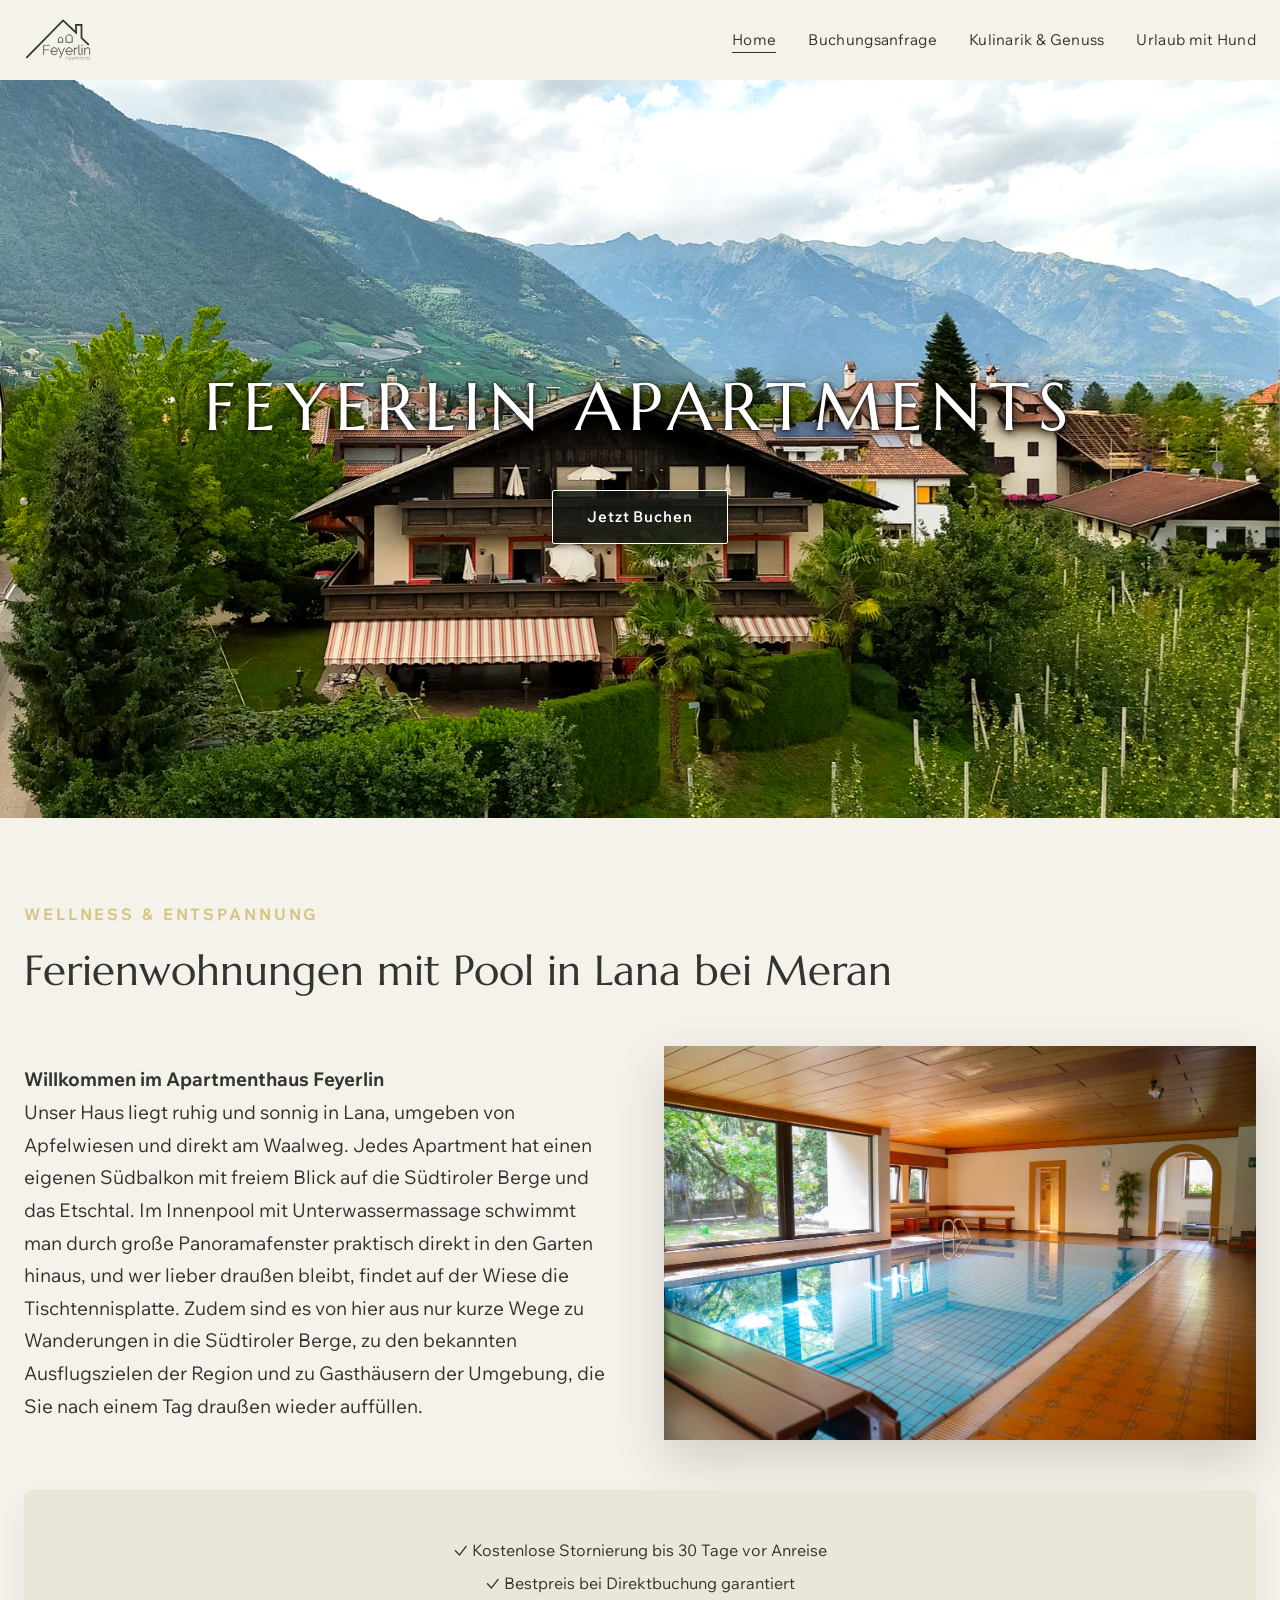
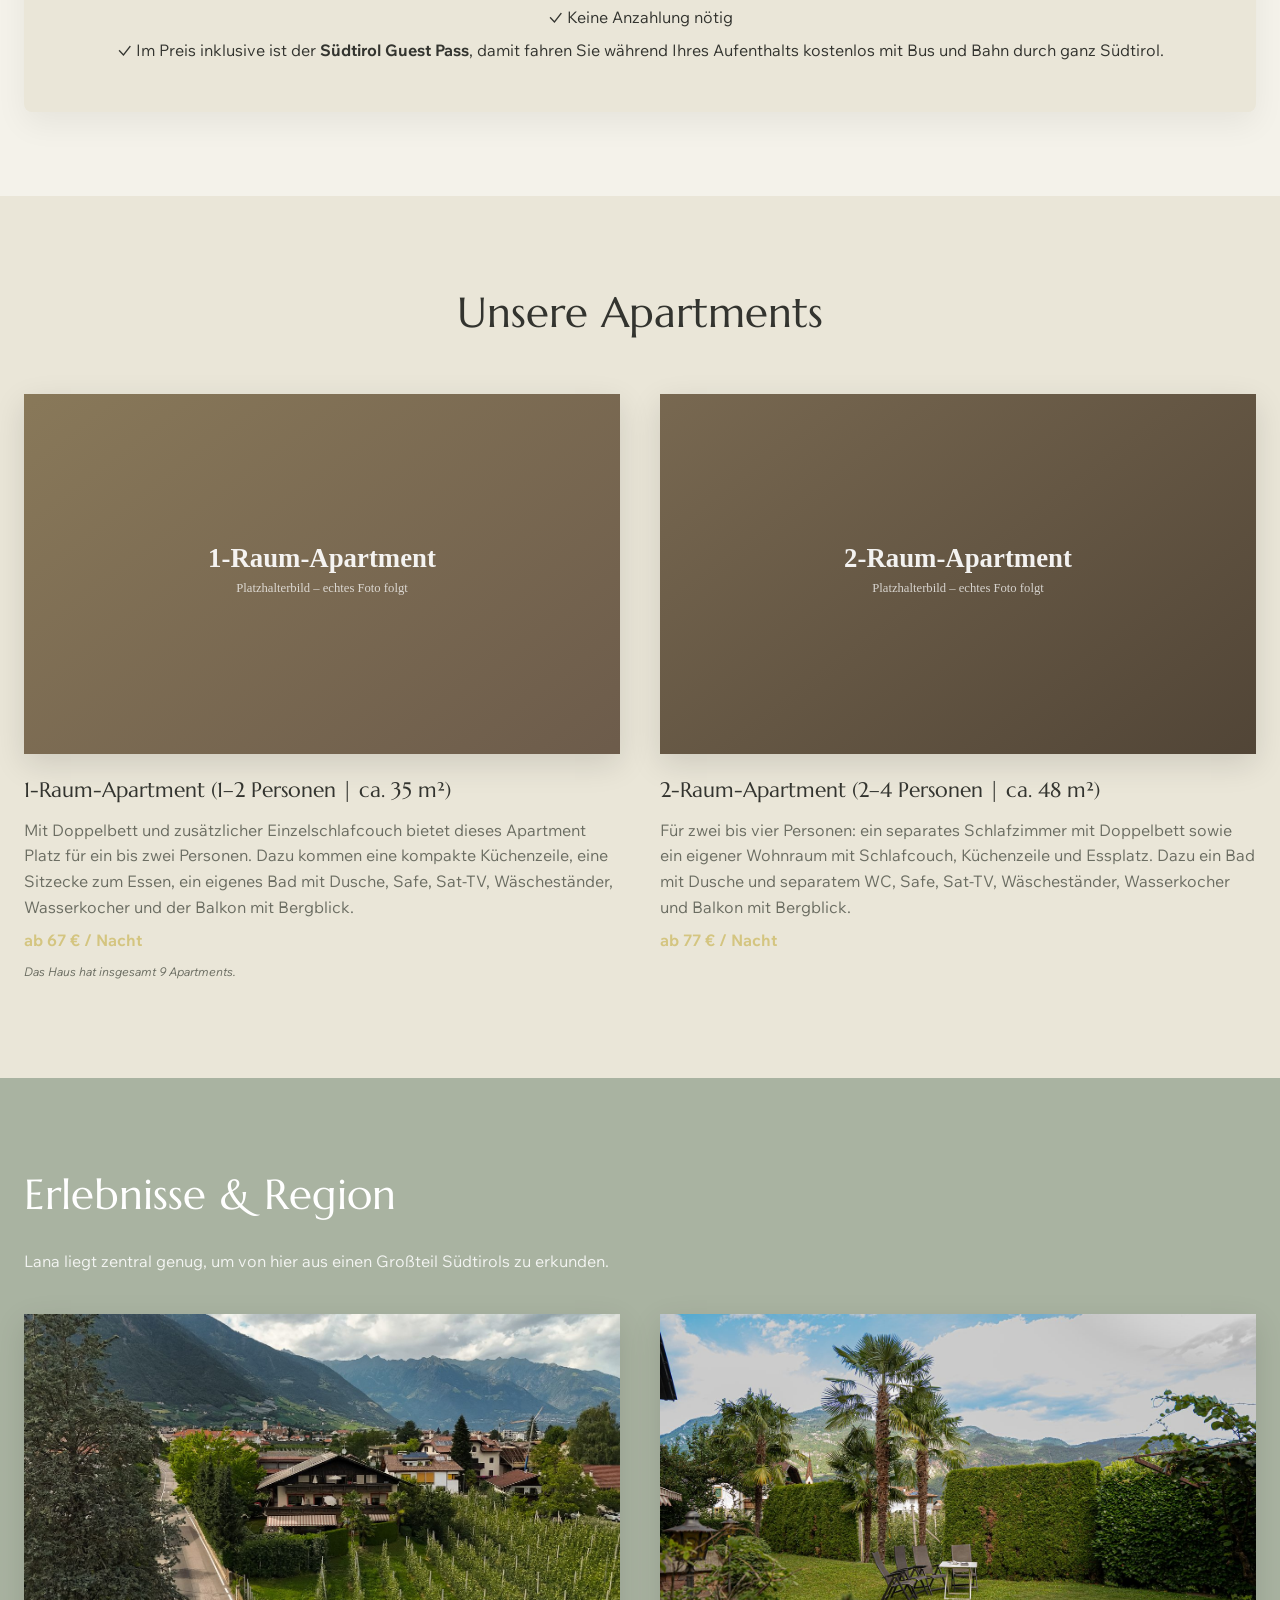
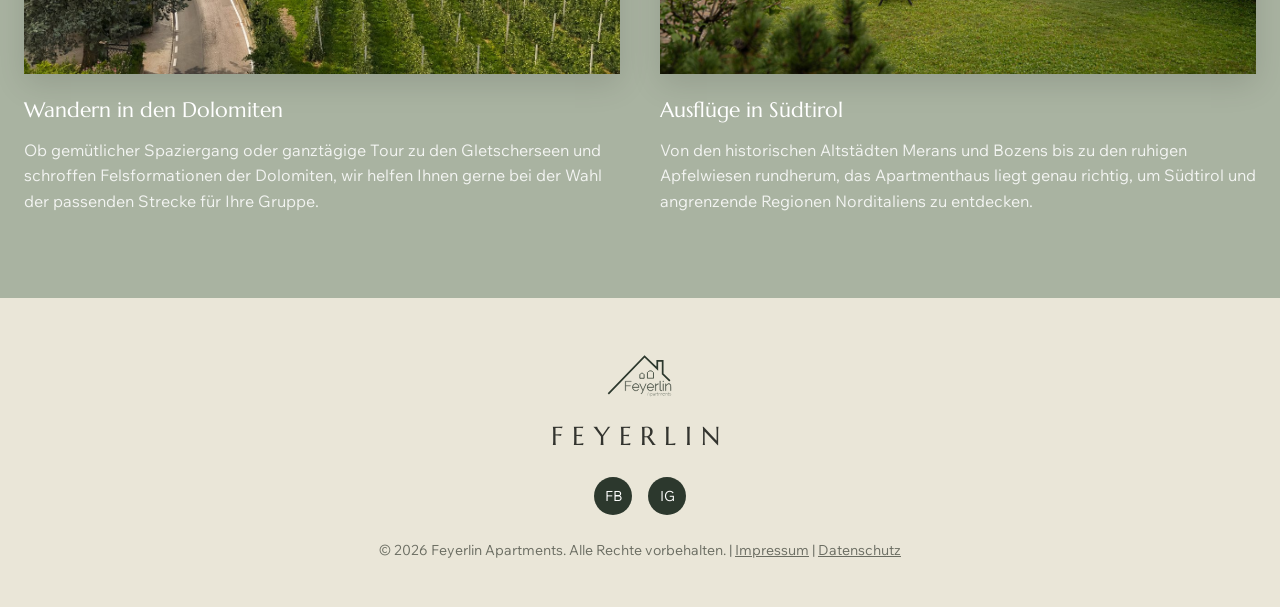
==== index.html @ 69753e21 "Dark Mode aufhellen und Logo im Dark Mode in Cremeton statt Weiss einfaerben Co-Authored-By: Claude " ====
<!DOCTYPE html>
<html lang="de">
<head>
<meta charset="UTF-8">
<meta name="viewport" content="width=device-width, initial-scale=1.0">
<meta name="robots" content="noindex, nofollow">
<meta name="color-scheme" content="light dark">
<meta name="theme-color" content="#f4f2ea" media="(prefers-color-scheme: light)">
<meta name="theme-color" content="#1b211c" media="(prefers-color-scheme: dark)">
<title>Feyerlin Apartments — Ferienwohnungen in Lana bei Meran</title>
<meta name="description" content="Feyerlin Apartments in Lana bei Meran: 9 Ferienwohnungen mit Hallenbad, Südbalkon und Bergblick, mitten im Etschtal.">
<link rel="preconnect" href="https://fonts.googleapis.com">
<link rel="preconnect" href="https://fonts.gstatic.com" crossorigin>
<link href="https://fonts.googleapis.com/css2?family=Marcellus&family=Wix+Madefor+Text:wght@400;500;600&display=swap" rel="stylesheet">
<link rel="stylesheet" href="css/style.css">
</head>
<body>

<header class="site-header">
<a href="index.html" class="logo" aria-label="Feyerlin Apartments">
<picture>
<source srcset="images/logo-dark.svg" media="(prefers-color-scheme: dark)">
<img src="images/logo.svg" alt="Feyerlin Apartments">
</picture>
</a>
<button class="nav-toggle" aria-label="Menü öffnen">&#9776;</button>
<nav class="main-nav">
<ul>
<li><a href="index.html" class="active">Home</a></li>
<li><a href="buchungsanfrage.html">Buchungsanfrage</a></li>
<li><a href="kulinarik.html">Kulinarik &amp; Genuss</a></li>
<li><a href="urlaub-mit-hund.html">Urlaub mit Hund</a></li>
</ul>
</nav>
</header>

<section class="hero">
<img src="images/hero-mountains.jpg" alt="Bergpanorama bei Lana">
<div class="hero-content">
<h1>Feyerlin Apartments</h1>
<a href="buchungsanfrage.html" class="btn">Jetzt Buchen</a>
</div>
</section>

<section>
<div class="container" style="margin-bottom:40px;">
<div class="section-eyebrow reveal">Wellness &amp; Entspannung</div>
<h2 class="section-title reveal">Ferienwohnungen mit Pool in Lana bei Meran</h2>
</div>
<div class="container two-col">
<div class="reveal">
<p class="welcome-text"><strong>Willkommen im Apartmenthaus Feyerlin</strong><br>
Unser Haus liegt ruhig und sonnig in Lana, umgeben von Apfelwiesen und direkt am Waalweg. Jedes Apartment hat einen eigenen Südbalkon mit freiem Blick auf die Südtiroler Berge und das Etschtal. Im Innenpool mit Unterwassermassage schwimmt man durch große Panoramafenster praktisch direkt in den Garten hinaus, und wer lieber draußen bleibt, findet auf der Wiese die Tischtennisplatte. Zudem sind es von hier aus nur kurze Wege zu Wanderungen in die Südtiroler Berge, zu den bekannten Ausflugszielen der Region und zu Gasthäusern der Umgebung, die Sie nach einem Tag draußen wieder auffüllen.</p>
</div>
<div class="reveal">
<img src="images/pool.jpg" alt="Pool des Apartmenthauses Feyerlin">
</div>
</div>
<div class="container">
<div class="callout-box reveal">
<p>&#10003; Kostenlose Stornierung bis 30 Tage vor Anreise</p>
<p>&#10003; Bestpreis bei Direktbuchung garantiert</p>
<p>&#10003; Keine Anzahlung nötig</p>
<p>&#10003; Im Preis inklusive ist der <strong>Südtirol Guest Pass</strong>, damit fahren Sie während Ihres Aufenthalts kostenlos mit Bus und Bahn durch ganz Südtirol.</p>
</div>
</div>
</section>

<section style="background: var(--color-cream-2);">
<div class="container">
<h2 class="section-title reveal" style="text-align:center;">Unsere Apartments</h2>
<div class="card-grid" style="margin-top:48px;">
<div class="card reveal">
<div class="card-img-wrap"><img src="images/apartment-1raum.svg" alt="1-Raum-Apartment"></div>
<h3>1-Raum-Apartment (1&ndash;2 Personen | ca. 35 m&sup2;)</h3>
<p>Mit Doppelbett und zusätzlicher Einzelschlafcouch bietet dieses Apartment Platz für ein bis zwei Personen. Dazu kommen eine kompakte Küchenzeile, eine Sitzecke zum Essen, ein eigenes Bad mit Dusche, Safe, Sat-TV, Wäscheständer, Wasserkocher und der Balkon mit Bergblick.</p>
<p class="price">ab 67 &euro; / Nacht</p>
</div>
<div class="card reveal">
<div class="card-img-wrap"><img src="images/apartment-2raum.svg" alt="2-Raum-Apartment"></div>
<h3>2-Raum-Apartment (2&ndash;4 Personen | ca. 48 m&sup2;)</h3>
<p>Für zwei bis vier Personen: ein separates Schlafzimmer mit Doppelbett sowie ein eigener Wohnraum mit Schlafcouch, Küchenzeile und Essplatz. Dazu ein Bad mit Dusche und separatem WC, Safe, Sat-TV, Wäscheständer, Wasserkocher und Balkon mit Bergblick.</p>
<p class="price">ab 77 &euro; / Nacht</p>
</div>
</div>
<p class="placeholder-note">Das Haus hat insgesamt 9 Apartments.</p>
</div>
</section>

<section class="section-alt">
<div class="container">
<h2 class="section-title reveal">Erlebnisse &amp; Region</h2>
<p class="section-lead reveal">Lana liegt zentral genug, um von hier aus einen Großteil Südtirols zu erkunden.</p>
<div class="card-grid">
<div class="card reveal">
<div class="card-img-wrap"><img src="images/hiking.jpg" alt="Wandern in den Dolomiten"></div>
<h3>Wandern in den Dolomiten</h3>
<p>Ob gemütlicher Spaziergang oder ganztägige Tour zu den Gletscherseen und schroffen Felsformationen der Dolomiten, wir helfen Ihnen gerne bei der Wahl der passenden Strecke für Ihre Gruppe.</p>
</div>
<div class="card reveal">
<div class="card-img-wrap"><img src="images/suedtirol.jpg" alt="Entdecken Sie Südtirol"></div>
<h3>Ausflüge in Südtirol</h3>
<p>Von den historischen Altstädten Merans und Bozens bis zu den ruhigen Apfelwiesen rundherum, das Apartmenthaus liegt genau richtig, um Südtirol und angrenzende Regionen Norditaliens zu entdecken.</p>
</div>
</div>
</div>
</section>

<footer class="site-footer">
<a href="index.html" class="logo" aria-label="Feyerlin Apartments">
<picture>
<source srcset="images/logo-dark.svg" media="(prefers-color-scheme: dark)">
<img src="images/logo.svg" alt="Feyerlin Apartments">
</picture>
</a>
<div class="brand-word">FEYERLIN</div>
<div class="social-links">
<a href="#" aria-label="Facebook">FB</a>
<a href="#" aria-label="Instagram">IG</a>
</div>
<p class="fine-print">&copy; 2026 Feyerlin Apartments. Alle Rechte vorbehalten. | <a href="impressum.html">Impressum</a> | <a href="impressum.html">Datenschutz</a></p>
</footer>

<script src="js/main.js"></script>
</body>
</html>
---- css/style.css ----
/* Feyerlin Apartments — shared styles */

:root {
/* Website-Branding-Kit (aus Wix übernommen) */
color-scheme: light dark;
--color-dark: #2c382d;
--color-dark-2: #1f2a20;
--color-cream: #f4f2ea;
--color-cream-2: #eae6d8;
--color-sage: #a9b3a1;
--color-sage-2: #96a08d;
--color-tan: #d4c580;
--color-text: #33342f;
--color-muted: #6b6d62;
--color-input-bg: #ffffff;
--color-input-border: #c9c4b4;
--color-accent: #2c382d;
--font-heading: "Marcellus", Georgia, "Times New Roman", serif;
--font-body: "Wix Madefor Text", "Helvetica Neue", Arial, sans-serif;
--max-width: 1360px;
--radius-img: 0px;
}


* { box-sizing: border-box; }

html { scroll-behavior: smooth; }

body {
margin: 0;
font-family: var(--font-body);
color: var(--color-text);
background: var(--color-cream);
line-height: 1.6;
}

img { max-width: 100%; display: block; }

a { color: inherit; }

.container {
max-width: var(--max-width);
margin: 0 auto;
padding: 0 24px;
}

/* Header / nav */
.site-header {
display: flex;
align-items: center;
justify-content: space-between;
padding: 18px 24px;
background: rgba(244, 242, 234, 0.9);
backdrop-filter: blur(8px);
-webkit-backdrop-filter: blur(8px);
position: sticky;
top: 0;
z-index: 100;
transition: box-shadow 0.3s ease, padding 0.3s ease;
}

.site-header.scrolled {
box-shadow: 0 4px 20px rgba(0,0,0,0.08);
padding: 12px 24px;
}

.logo {
display: flex;
align-items: center;
gap: 10px;
font-family: var(--font-heading);
font-weight: bold;
font-size: 1.1rem;
text-decoration: none;
color: var(--color-accent);
}

.logo img { height: 44px; width: auto; display: block; transition: transform 0.3s ease; }
.logo:hover img { transform: scale(1.04); }

.nav-toggle {
display: none;
background: none;
border: none;
font-size: 1.6rem;
cursor: pointer;
color: var(--color-accent);
}

nav.main-nav ul {
list-style: none;
display: flex;
gap: 32px;
margin: 0;
padding: 0;
}

nav.main-nav a {
position: relative;
text-decoration: none;
color: var(--color-text);
font-size: 0.95rem;
letter-spacing: 0.02em;
padding-bottom: 4px;
transition: color 0.2s ease;
}

nav.main-nav a::after {
content: "";
position: absolute;
left: 0;
bottom: 0;
width: 100%;
height: 1px;
background: var(--color-accent);
transform: scaleX(0);
transform-origin: right;
transition: transform 0.3s ease;
}

nav.main-nav a.active::after,
nav.main-nav a:hover::after {
transform: scaleX(1);
transform-origin: left;
}

@media (max-width: 820px) {
.nav-toggle { display: block; }
nav.main-nav {
display: none;
position: absolute;
top: 100%;
left: 0;
right: 0;
background: var(--color-cream);
box-shadow: 0 8px 16px rgba(0,0,0,0.08);
}
nav.main-nav.open { display: block; }
nav.main-nav ul {
flex-direction: column;
gap: 0;
padding: 8px 24px 20px;
}
nav.main-nav li { padding: 10px 0; border-bottom: 1px solid rgba(0,0,0,0.06); }
}

/* Hero */
.hero {
position: relative;
min-height: 82vh;
display: flex;
align-items: center;
justify-content: center;
text-align: center;
color: #fff;
overflow: hidden;
}

.hero img {
position: absolute;
inset: 0;
width: 100%;
height: 100%;
object-fit: cover;
z-index: 0;
animation: hero-zoom 18s ease-in-out infinite alternate;
filter: saturate(1.35) contrast(1.08) brightness(1.03);
will-change: transform;
backface-visibility: hidden;
}

@keyframes hero-zoom {
from { transform: scale(1); }
to { transform: scale(1.08); }
}

.hero-content {
position: relative;
z-index: 2;
padding: 0 20px;
animation: hero-fade-up 1.1s ease both;
transform: translateZ(0);
backface-visibility: hidden;
}

@keyframes hero-fade-up {
from { opacity: 0; transform: translateY(24px); }
to { opacity: 1; transform: translateY(0); }
}

.hero h1 {
font-family: var(--font-heading);
font-weight: 400;
font-size: clamp(2.4rem, 6vw, 4.2rem);
letter-spacing: 0.12em;
margin: 0 0 28px;
text-transform: uppercase;
text-shadow: 0 2px 26px rgba(0,0,0,0.75), 0 2px 8px rgba(0,0,0,0.85), 0 0 3px rgba(0,0,0,0.9);
}

@media (prefers-reduced-motion: reduce) {
.hero img { animation: none; }
.hero-content { animation: none; }
}

.btn {
display: inline-block;
padding: 14px 34px;
border: 1px solid #fff;
color: #fff;
text-decoration: none;
letter-spacing: 0.06em;
font-size: 0.95rem;
border-radius: 2px;
transition: background 0.25s ease, color 0.25s ease, transform 0.25s ease, box-shadow 0.25s ease;
background: transparent;
cursor: pointer;
}

.btn:hover {
background: #fff;
color: var(--color-dark);
transform: translateY(-3px);
box-shadow: 0 10px 24px rgba(0,0,0,0.18);
}

.hero .btn {
background: rgba(20,26,20,0.8);
border-color: #fff;
font-weight: 600;
box-shadow: 0 3px 10px rgba(0,0,0,0.3);
}

.btn-solid {
background: var(--color-dark);
border-color: var(--color-dark);
color: #fff;
}
.btn-solid:hover {
background: var(--color-dark-2);
color: #fff;
box-shadow: 0 10px 24px rgba(31,42,32,0.35);
}

/* Section layout */
section { padding: 84px 0; }

.section-eyebrow {
text-transform: uppercase;
letter-spacing: 0.18em;
font-size: 1rem;
color: var(--color-tan);
font-weight: bold;
margin-bottom: 10px;
}

.section-title {
font-family: var(--font-heading);
font-weight: 400;
font-size: clamp(1.8rem, 3.4vw, 2.6rem);
margin: 0 0 20px;
}

.section-lead {
max-width: 760px;
color: var(--color-muted);
margin-bottom: 40px;
}

.two-col {
display: grid;
grid-template-columns: 1fr 1fr;
gap: 48px;
align-items: center;
}

.welcome-text {
font-size: 1.2rem;
line-height: 1.7;
}

.two-col img {
border-radius: var(--radius-img);
box-shadow: 0 20px 50px rgba(0,0,0,0.15);
transition: transform 0.5s ease;
}
.two-col img:hover { transform: scale(1.02); }

/* Scroll-reveal */
.reveal {
opacity: 0;
transform: translateY(28px);
transition: opacity 0.7s ease, transform 0.7s ease;
}
.reveal.in-view { opacity: 1; transform: translateY(0); }

@media (prefers-reduced-motion: reduce) {
.reveal { opacity: 1; transform: none; transition: none; }
}

.card-grid .card:nth-child(2),
.two-col > div:nth-child(2) { transition-delay: 0.12s; }

@media (max-width: 820px) {
.two-col { grid-template-columns: 1fr; }
}

.card-grid {
display: grid;
grid-template-columns: repeat(2, 1fr);
gap: 40px;
}

.card-grid-3 { grid-template-columns: repeat(3, 1fr); gap: 32px; }

.culinary-list-grid {
display: grid;
grid-template-columns: repeat(4, 1fr);
gap: 32px;
margin-top: 24px;
}

.culinary-list-grid > div { border-top: 2px solid var(--color-accent); padding-top: 18px; }
.culinary-list-grid h3 { font-family: var(--font-heading); font-weight: 400; margin: 0 0 14px; }
.culinary-list-grid ul { list-style: none; padding: 0; margin: 0 0 16px; line-height: 2; border-bottom: 1px solid var(--color-sage-2); padding-bottom: 16px; }

@media (max-width: 820px) {
.card-grid, .card-grid-3 { grid-template-columns: 1fr; }
.culinary-list-grid { grid-template-columns: repeat(2, 1fr); }
}

@media (max-width: 480px) {
.culinary-list-grid { grid-template-columns: 1fr; }
}

.card { transition: transform 0.35s ease; }
.card:hover { transform: translateY(-8px); }

.card .card-img-wrap {
overflow: hidden;
border-radius: var(--radius-img);
margin-bottom: 20px;
box-shadow: 0 10px 30px rgba(0,0,0,0.12);
height: 360px;
}
.card .card-img-wrap img {
width: 100%;
height: 100%;
object-fit: cover;
margin-bottom: 0;
transition: transform 0.5s ease;
}
.card:hover .card-img-wrap img { transform: scale(1.08); }

.card img { border-radius: var(--radius-img); margin-bottom: 20px; transition: transform 0.5s ease; }
.card h3 { font-family: var(--font-heading); font-weight: 400; font-size: 1.3rem; margin: 0 0 10px; }
.card p { color: var(--color-muted); margin: 0; }
.card .price { font-weight: bold; color: var(--color-tan); margin-top: 8px; }

.card-map { margin-top: 16px; border-radius: 6px; overflow: hidden; box-shadow: 0 8px 20px rgba(0,0,0,0.1); }
.card-map iframe { display: block; }

.callout-box {
background: var(--color-cream-2);
border-radius: 8px;
padding: 40px;
text-align: center;
margin-top: 48px;
color: var(--color-text);
box-shadow: 0 12px 32px rgba(0,0,0,0.06);
transition: transform 0.35s ease, box-shadow 0.35s ease;
}
.callout-box:hover { transform: translateY(-4px); box-shadow: 0 16px 36px rgba(0,0,0,0.09); }
.callout-box p { margin: 8px 0; }

.section-alt { background: var(--color-sage); color: #fff; }
.section-alt .section-lead { color: rgba(255,255,255,0.85); }
.section-alt .card p { color: rgba(255,255,255,0.85); }

/* Footer */
footer.site-footer {
background: var(--color-cream-2);
padding: 56px 24px 32px;
text-align: center;
}

footer .logo { justify-content: center; margin-bottom: 18px; }
footer .brand-word {
font-family: var(--font-heading);
letter-spacing: 0.35em;
font-size: 1.6rem;
margin: 4px 0 20px;
}

.social-links { display: flex; justify-content: center; gap: 16px; margin-bottom: 24px; }
.social-links a {
width: 38px; height: 38px;
border-radius: 50%;
background: var(--color-dark);
color: #fff;
display: flex; align-items: center; justify-content: center;
text-decoration: none;
font-size: 0.85rem;
transition: transform 0.25s ease, background 0.25s ease, box-shadow 0.25s ease;
}
.social-links a:hover {
background: var(--color-sage);
transform: translateY(-4px);
box-shadow: 0 8px 18px rgba(0,0,0,0.15);
}

footer .fine-print { font-size: 0.85rem; color: var(--color-muted); }
footer .fine-print a { text-decoration: underline; }

/* Forms */
form.booking-form {
display: grid;
grid-template-columns: 1fr 1fr;
gap: 24px;
max-width: 1040px;
margin: 0 auto;
}

form.booking-form .full { grid-column: 1 / -1; }

@media (max-width: 700px) {
form.booking-form { grid-template-columns: 1fr; }
}

.field label {
display: block;
margin-bottom: 8px;
font-size: 0.92rem;
}

.field input,
.field textarea,
.field select {
width: 100%;
padding: 16px 18px;
border: 1px solid var(--color-input-border);
border-radius: 4px;
font-family: inherit;
font-size: 1.05rem;
background: var(--color-input-bg);
color: var(--color-text);
transition: border-color 0.2s ease, box-shadow 0.2s ease;
}

.field input:focus,
.field textarea:focus,
.field select:focus {
outline: none;
border-color: var(--color-accent);
box-shadow: 0 0 0 3px rgba(47,59,48,0.12);
}

.field textarea { min-height: 120px; resize: vertical; }

/* Date range picker (Flatpickr) */
.date-field-wrap { position: relative; }

.stay-warning {
margin: 10px 0 0;
padding: 10px 14px;
background: #fbf2df;
border: 1px solid #e8d6a8;
border-radius: 4px;
color: #8a6a1f;
font-size: 0.88rem;
}

.apartment-price { font-weight: 600; color: var(--color-text); }
.apartment-price-note {
display: block;
font-weight: 400;
font-size: 0.82rem;
color: var(--color-muted);
margin-top: 2px;
}

.date-input {
width: 100%;
padding: 16px 44px 16px 18px;
border: 1px solid var(--color-input-border);
border-radius: 4px;
font-family: inherit;
font-size: 1.05rem;
background: var(--color-input-bg);
color: var(--color-text);
cursor: pointer;
transition: border-color 0.2s ease, box-shadow 0.2s ease;
}
.date-input:focus {
outline: none;
border-color: var(--color-accent);
box-shadow: 0 0 0 3px rgba(47,59,48,0.12);
}
.date-input::placeholder { color: #9a9686; }

.date-icon {
position: absolute;
right: 14px;
top: 50%;
transform: translateY(-50%);
width: 20px;
height: 20px;
color: var(--color-muted);
pointer-events: none;
}

.flatpickr-calendar {
font-family: var(--font-body);
border-radius: 8px;
box-shadow: 0 16px 40px rgba(0,0,0,0.18);
border: 1px solid var(--color-cream-2);
}
.flatpickr-calendar.arrowTop:before,
.flatpickr-calendar.arrowTop:after { display: none; }

.flatpickr-months { padding: 10px 4px 4px; }
.flatpickr-current-month .flatpickr-monthDropdown-months,
.flatpickr-current-month input.cur-year {
font-family: var(--font-heading);
color: var(--color-dark);
}
.flatpickr-current-month .flatpickr-monthDropdown-months:hover,
span.flatpickr-weekday { color: var(--color-muted); }

.flatpickr-day.selected,
.flatpickr-day.startRange,
.flatpickr-day.endRange {
background: var(--color-dark);
border-color: var(--color-dark);
}
.flatpickr-day.selected:hover,
.flatpickr-day.startRange:hover,
.flatpickr-day.endRange:hover {
background: var(--color-dark-2);
border-color: var(--color-dark-2);
}
.flatpickr-day.inRange {
background: var(--color-cream-2);
border-color: var(--color-cream-2);
box-shadow: -5px 0 0 var(--color-cream-2), 5px 0 0 var(--color-cream-2);
}
.flatpickr-day.today { border-color: var(--color-sage); }
.flatpickr-day:hover { background: var(--color-cream-2); }

.apartment-options {
display: flex;
gap: 24px;
flex-wrap: wrap;
}

.apartment-choice {
display: flex !important;
align-items: center;
gap: 16px;
border: 1px solid var(--color-input-border);
border-radius: 6px;
padding: 16px;
background: var(--color-input-bg);
transition: border-color 0.25s ease, box-shadow 0.25s ease, transform 0.25s ease;
flex: 1 1 300px;
min-width: 0;
max-width: 100%;
}
.apartment-choice:hover {
border-color: var(--color-accent);
box-shadow: 0 10px 24px rgba(0,0,0,0.08);
transform: translateY(-3px);
}

.apartment-choice img { width: 140px; height: 110px; object-fit: cover; border-radius: var(--radius-img); flex-shrink: 0; }
.apartment-choice .meta { flex: 1; min-width: 0; }
.apartment-choice input[type="checkbox"] { width: 20px; height: 20px; flex-shrink: 0; }

@media (max-width: 480px) {
.apartment-choice { flex-basis: 100%; padding: 12px; gap: 12px; }
.apartment-choice img { width: 90px; height: 70px; }
}

.form-note {
font-size: 0.85rem;
color: var(--color-muted);
margin-top: 6px;
}

#form-status {
margin-top: 20px;
padding: 14px 18px;
border-radius: 4px;
display: none;
}
#form-status.ok { display: block; background: #dff0d8; color: #3c763d; }
#form-status.err { display: block; background: #f2dede; color: #a94442; }

.legal-content h2 { font-family: var(--font-heading); font-weight: 400; margin-top: 40px; }

.price-table-wrap { max-width: 920px; overflow-x: auto; }
.price-table { width: 100%; border-collapse: collapse; font-size: 0.95rem; }
.price-table th, .price-table td { text-align: left; padding: 12px 16px; border-bottom: 1px solid var(--color-cream-2); white-space: nowrap; }
.price-table th { font-family: var(--font-body); font-weight: 600; color: var(--color-text); border-bottom: 2px solid var(--color-accent); }
.price-table td { color: var(--color-muted); }
.price-table td:first-child { color: var(--color-text); }
.price-table tbody tr:hover { background: rgba(0,0,0,0.03); }
.price-tag {
display: inline-block;
margin-left: 8px;
padding: 2px 10px;
font-size: 0.72rem;
letter-spacing: 0.06em;
text-transform: uppercase;
background: var(--color-sage);
color: var(--color-dark);
border-radius: 2px;
}
.legal-content p { color: var(--color-muted); max-width: 920px; }
.legal-content ul { max-width: 920px; color: var(--color-muted); padding-left: 20px; }
.legal-content h3 {
text-transform: uppercase;
letter-spacing: 0.1em;
font-size: 0.85rem;
font-weight: 700;
font-family: var(--font-body);
color: var(--color-text);
margin: 32px 0 10px;
}
.legal-content hr {
max-width: 920px;
margin: 40px 0;
border: none;
border-top: 1px solid var(--color-cream-2);
}
.legal-box {
max-width: 920px;
margin-top: 8px;
padding: 32px;
border: 1px solid var(--color-cream-2);
border-radius: 4px;
}
.legal-box h2 { margin-top: 0; }
.legal-box p:last-child { margin-bottom: 0; }

.placeholder-note {
display: inline-block;
margin-top: 8px;
font-size: 0.78rem;
color: var(--color-muted);
font-style: italic;
}

/* Fester Darkmode — wird automatisch verwendet, wenn das Gerät auf
   dunkles Design eingestellt ist. Ersetzt die Farb-Variablen oben,
   der Rest der Datei bleibt unverändert. */
@media (prefers-color-scheme: dark) {
:root {
--color-cream: #262e27;
--color-cream-2: #2e3730;
--color-text: #e9e7dd;
--color-muted: #b3b5a7;
--color-input-bg: #333d34;
--color-input-border: #47523f;
--color-accent: #c9d4c2;
}

.site-header { background: rgba(38, 46, 39, 0.9); }

.logo picture source,
.logo img { display: block; }

nav.main-nav li { border-bottom: 1px solid rgba(255,255,255,0.08); }

.section-alt { background: #333d34; }

.field input:focus,
.field textarea:focus,
.field select:focus,
.date-input:focus {
box-shadow: 0 0 0 3px rgba(201,212,194,0.18);
}

.stay-warning {
background: #362d18;
border-color: #5c4d24;
color: #e8cf8a;
}
}
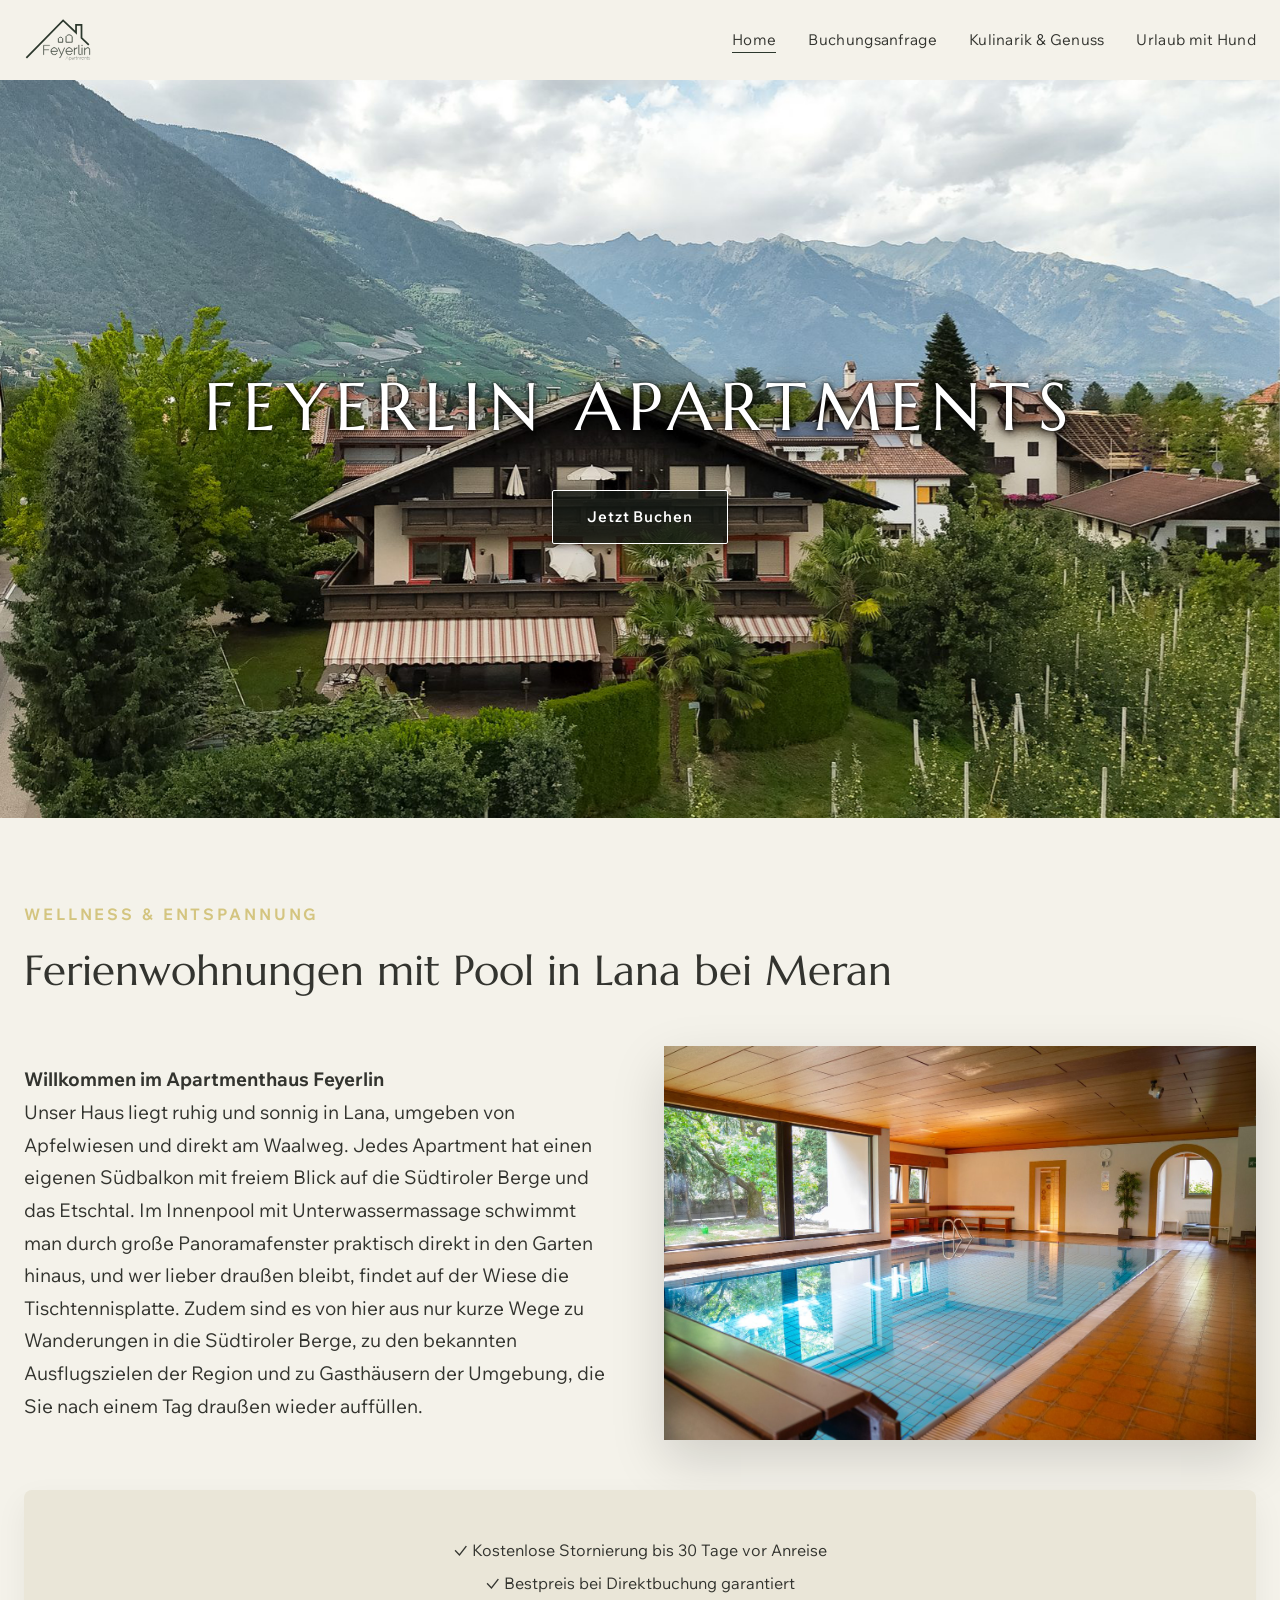
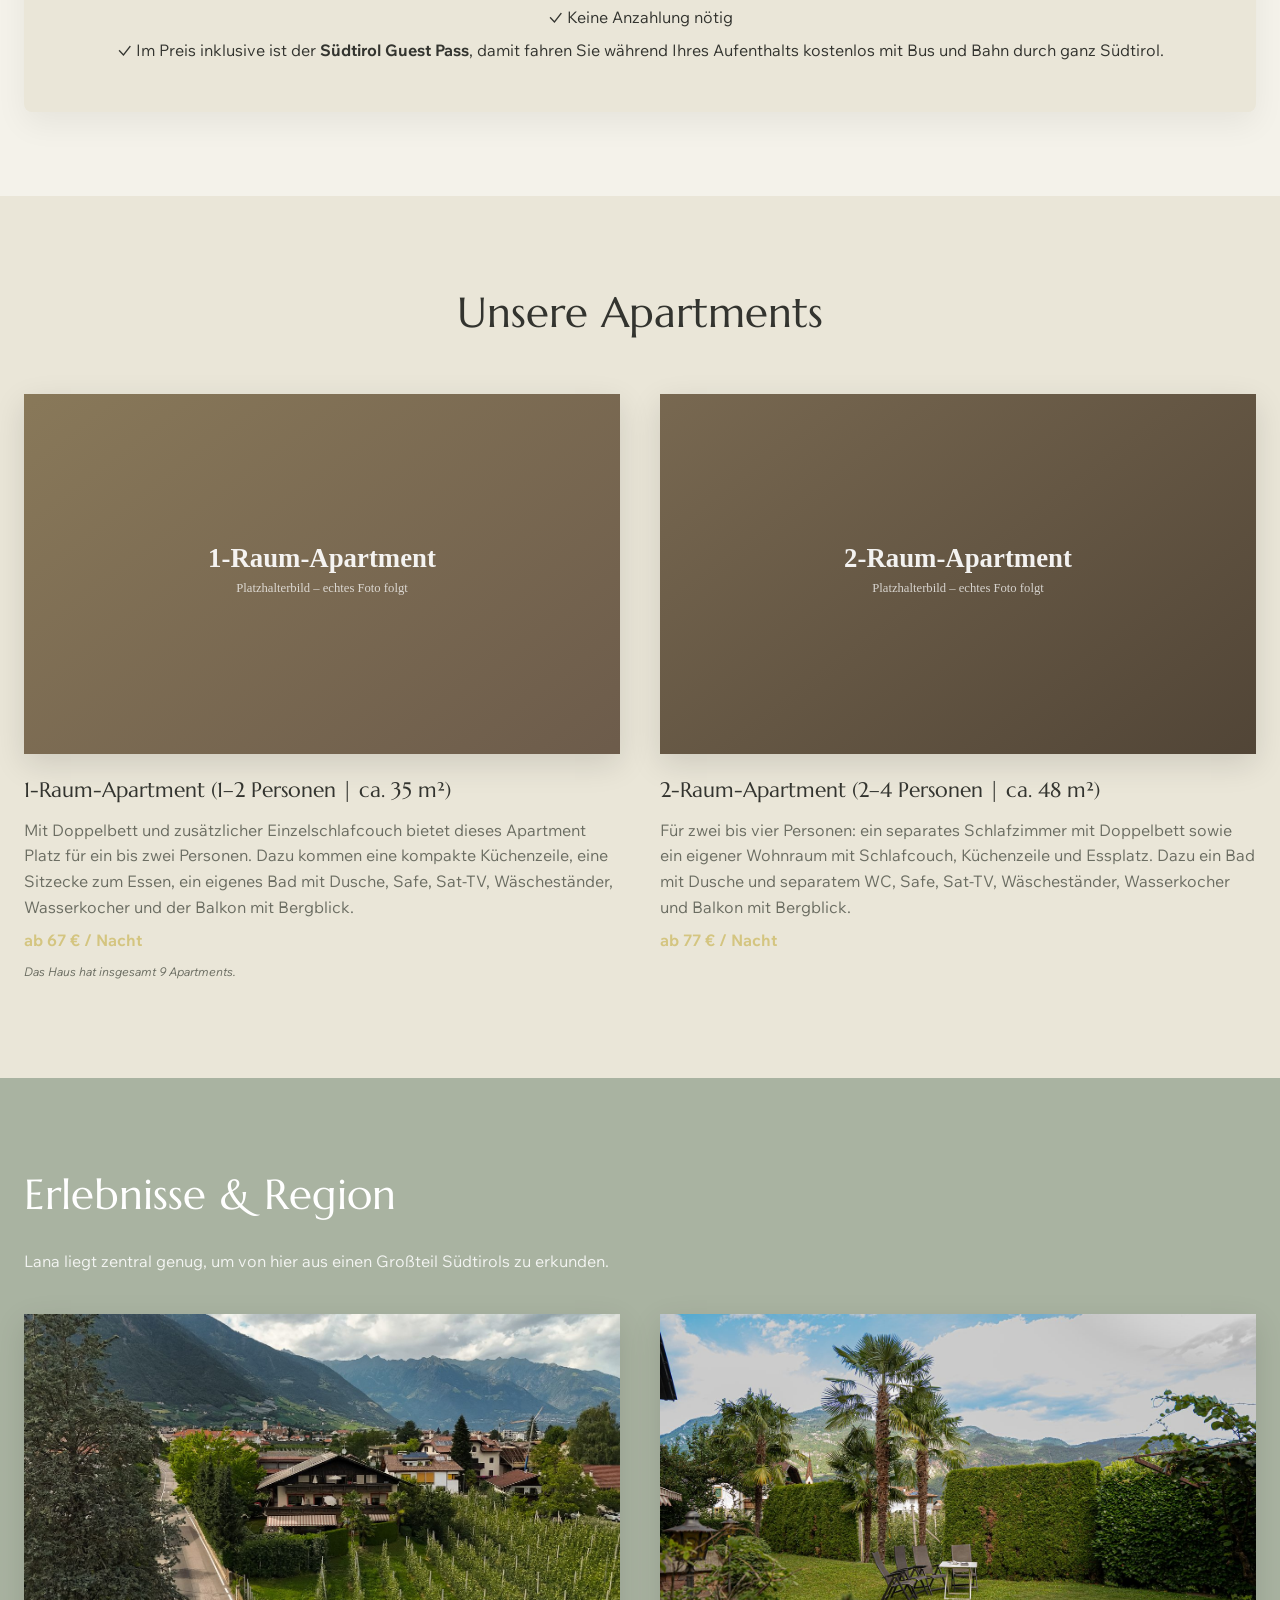
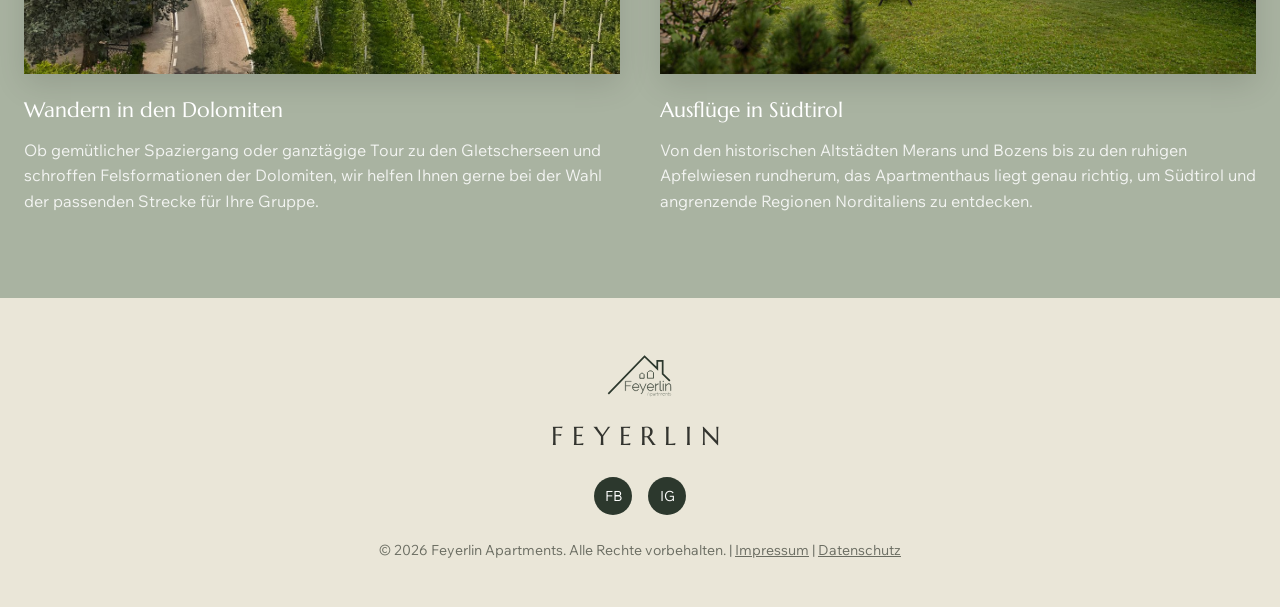
==== commit ecad82de: "Hero-Textflackern auf Handy (Safari/Firefox) beheben Bild in eigenen .hero-media-Wrapper mit overflo" ====
--- a/index.html
+++ b/index.html
@@ -11,7 +11,7 @@
 <meta name="description" content="Feyerlin Apartments in Lana bei Meran: 9 Ferienwohnungen mit Hallenbad, Südbalkon und Bergblick, mitten im Etschtal.">
 <link rel="preconnect" href="https://fonts.googleapis.com">
 <link rel="preconnect" href="https://fonts.gstatic.com" crossorigin>
-<link href="https://fonts.googleapis.com/css2?family=Marcellus&family=Wix+Madefor+Text:wght@400;500;600&display=swap" rel="stylesheet">
+<link href="https://fonts.googleapis.com/css2?family=Marcellus&family=Wix+Madefor+Text:wght@400;500;600&display=optional" rel="stylesheet">
 <link rel="stylesheet" href="css/style.css">
 </head>
 <body>
@@ -35,7 +35,9 @@
 </header>
 
 <section class="hero">
+<div class="hero-media">
 <img src="images/hero-mountains.jpg" alt="Bergpanorama bei Lana">
+</div>
 <div class="hero-content">
 <h1>Feyerlin Apartments</h1>
 <a href="buchungsanfrage.html" class="btn">Jetzt Buchen</a>
--- a/css/style.css
+++ b/css/style.css
@@ -153,7 +153,13 @@
 justify-content: center;
 text-align: center;
 color: #fff;
+}
+
+.hero-media {
+position: absolute;
+inset: 0;
 overflow: hidden;
+z-index: 0;
 }
 
 .hero img {
@@ -164,14 +170,15 @@
 object-fit: cover;
 z-index: 0;
 animation: hero-zoom 18s ease-in-out infinite alternate;
-filter: saturate(1.35) contrast(1.08) brightness(1.03);
 will-change: transform;
 backface-visibility: hidden;
+-webkit-backface-visibility: hidden;
+-webkit-transform: translateZ(0);
 }
 
 @keyframes hero-zoom {
-from { transform: scale(1); }
-to { transform: scale(1.08); }
+from { transform: scale(1) translateZ(0); }
+to { transform: scale(1.08) translateZ(0); }
 }
 
 .hero-content {
@@ -181,6 +188,9 @@
 animation: hero-fade-up 1.1s ease both;
 transform: translateZ(0);
 backface-visibility: hidden;
+-webkit-backface-visibility: hidden;
+-webkit-transform: translateZ(0);
+isolation: isolate;
 }
 
 @keyframes hero-fade-up {
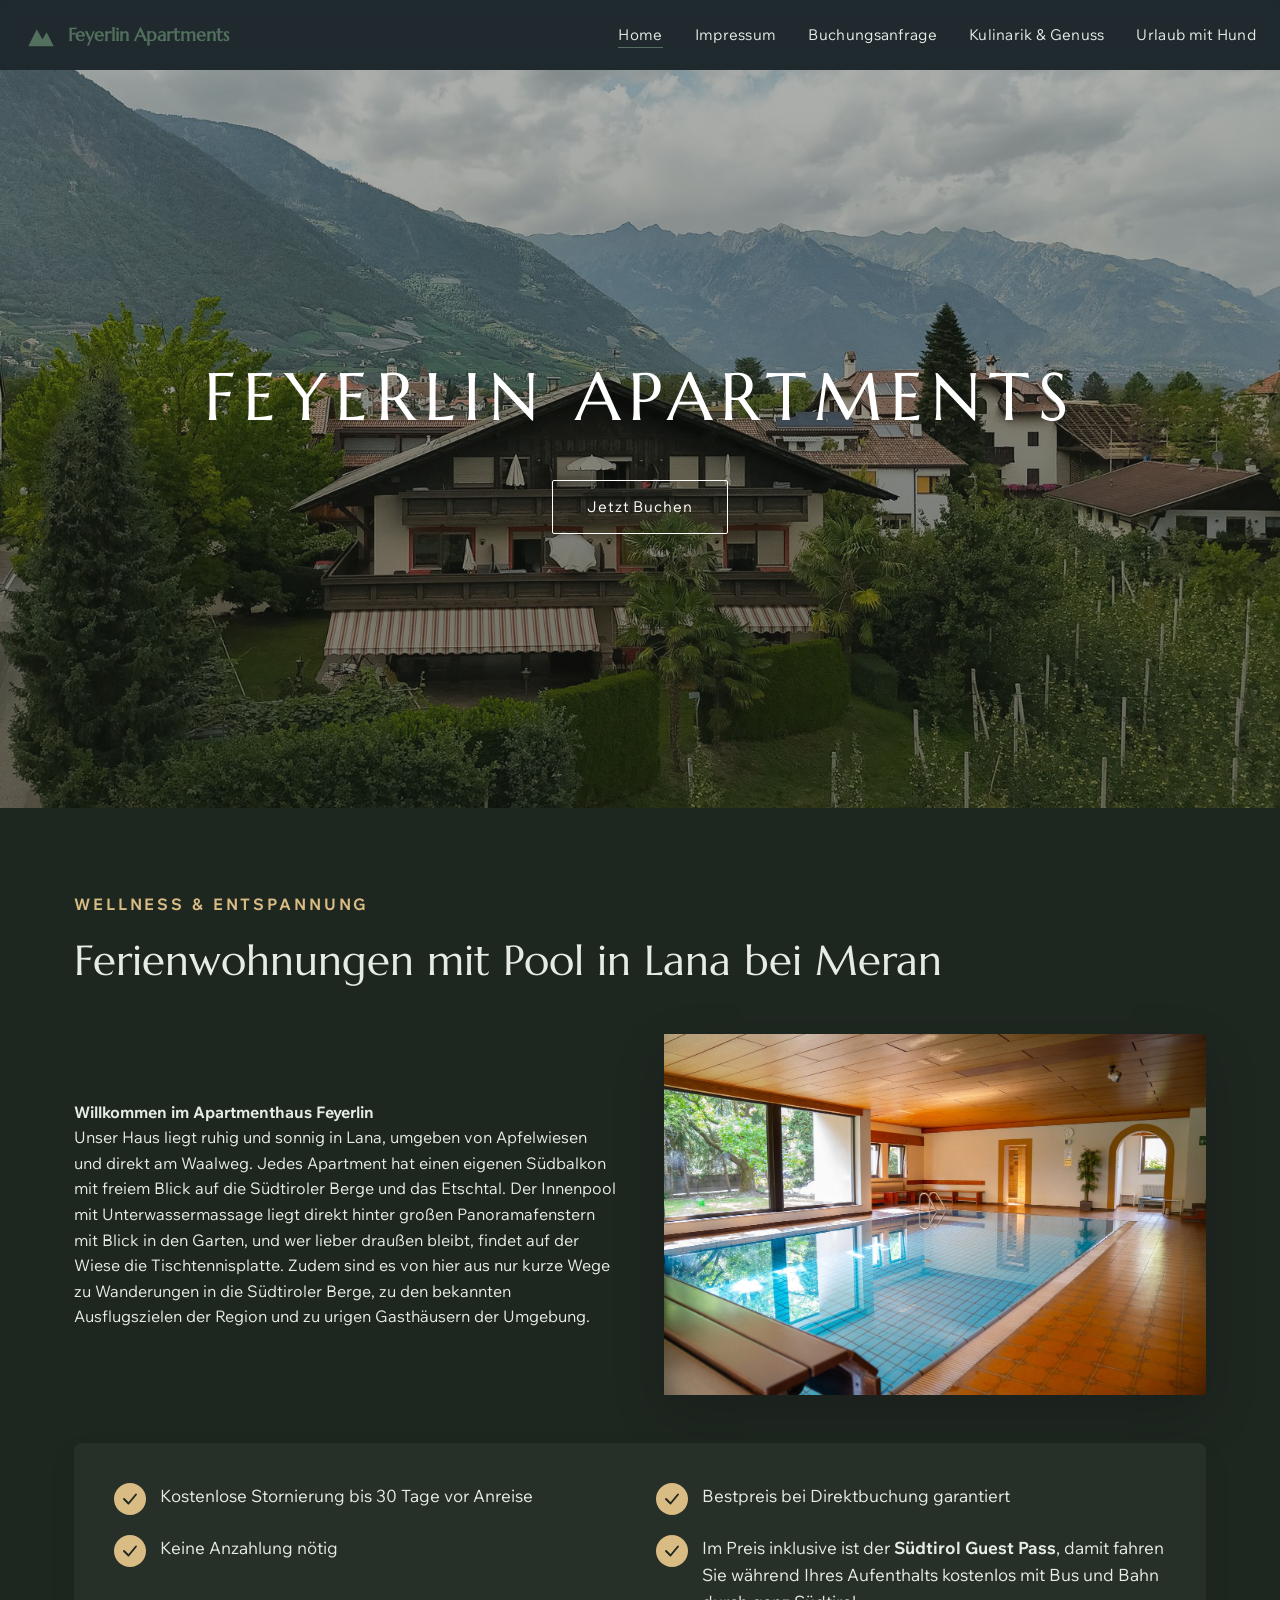
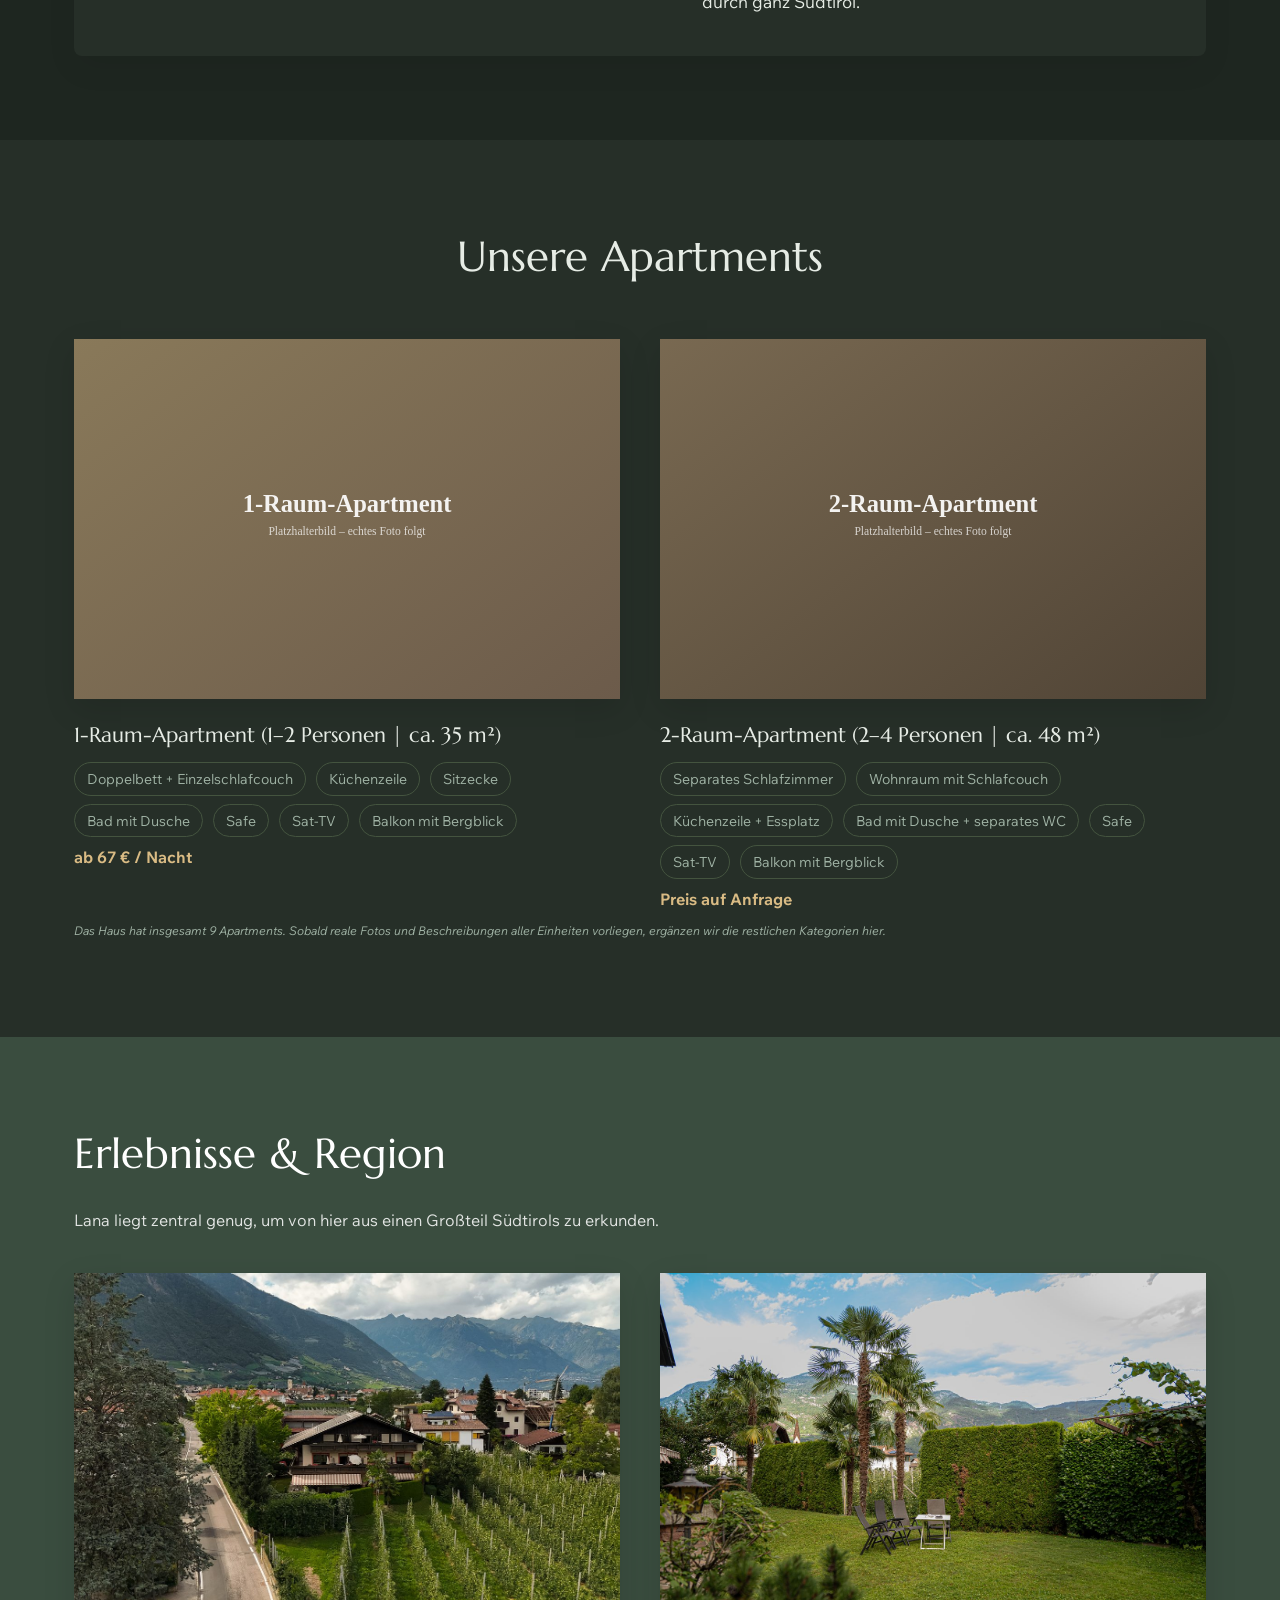
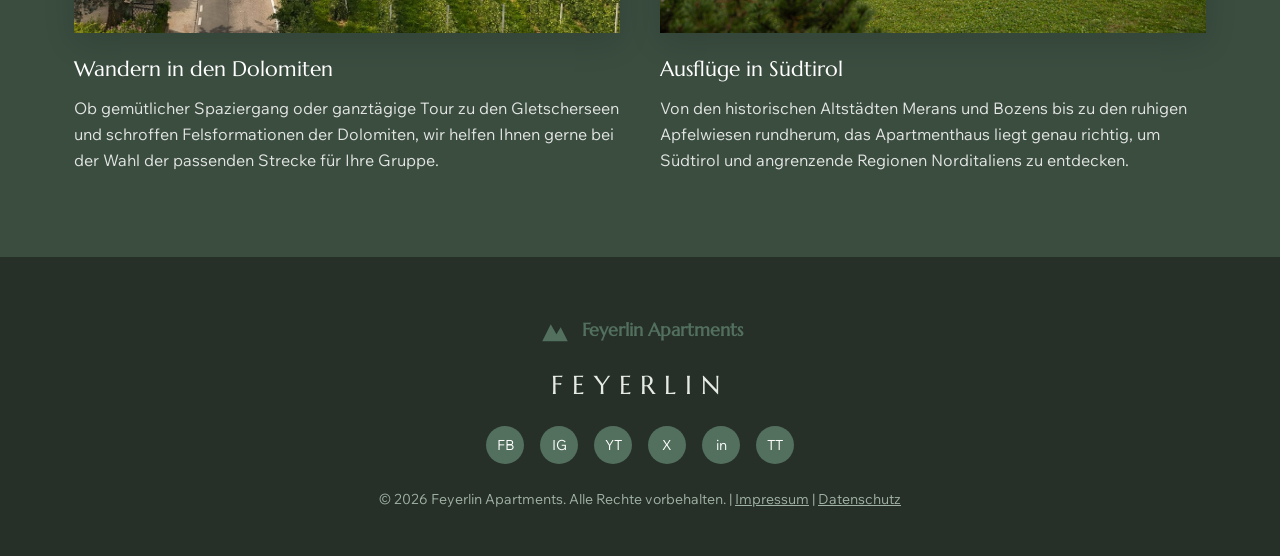
==== commit 3339f97e: "Feedback-Runde umsetzen: Farbpalette entbraeunen, Texte praezisieren, Kulinarik-Hero, Icon-Listen - " ====
--- a/index.html
+++ b/index.html
@@ -4,29 +4,26 @@
 <meta charset="UTF-8">
 <meta name="viewport" content="width=device-width, initial-scale=1.0">
 <meta name="robots" content="noindex, nofollow">
-<meta name="color-scheme" content="light dark">
-<meta name="theme-color" content="#f4f2ea" media="(prefers-color-scheme: light)">
-<meta name="theme-color" content="#1b211c" media="(prefers-color-scheme: dark)">
+<meta name="color-scheme" content="light">
 <title>Feyerlin Apartments — Ferienwohnungen in Lana bei Meran</title>
 <meta name="description" content="Feyerlin Apartments in Lana bei Meran: 9 Ferienwohnungen mit Hallenbad, Südbalkon und Bergblick, mitten im Etschtal.">
 <link rel="preconnect" href="https://fonts.googleapis.com">
 <link rel="preconnect" href="https://fonts.gstatic.com" crossorigin>
-<link href="https://fonts.googleapis.com/css2?family=Marcellus&family=Wix+Madefor+Text:wght@400;500;600&display=optional" rel="stylesheet">
+<link href="https://fonts.googleapis.com/css2?family=Marcellus&family=Wix+Madefor+Text:wght@400;500;600&display=swap" rel="stylesheet">
 <link rel="stylesheet" href="css/style.css">
 </head>
 <body>
 
 <header class="site-header">
-<a href="index.html" class="logo" aria-label="Feyerlin Apartments">
-<picture>
-<source srcset="images/logo-dark.svg" media="(prefers-color-scheme: dark)">
-<img src="images/logo.svg" alt="Feyerlin Apartments">
-</picture>
+<a href="index.html" class="logo">
+<svg viewBox="0 0 24 24" fill="none" xmlns="http://www.w3.org/2000/svg"><path d="M3 20L9 8l4 7 3-5 5 10H3z" fill="currentColor"/></svg>
+Feyerlin Apartments
 </a>
 <button class="nav-toggle" aria-label="Menü öffnen">&#9776;</button>
 <nav class="main-nav">
 <ul>
 <li><a href="index.html" class="active">Home</a></li>
+<li><a href="impressum.html">Impressum</a></li>
 <li><a href="buchungsanfrage.html">Buchungsanfrage</a></li>
 <li><a href="kulinarik.html">Kulinarik &amp; Genuss</a></li>
 <li><a href="urlaub-mit-hund.html">Urlaub mit Hund</a></li>
@@ -35,9 +32,7 @@
 </header>
 
 <section class="hero">
-<div class="hero-media">
 <img src="images/hero-mountains.jpg" alt="Bergpanorama bei Lana">
-</div>
 <div class="hero-content">
 <h1>Feyerlin Apartments</h1>
 <a href="buchungsanfrage.html" class="btn">Jetzt Buchen</a>
@@ -51,8 +46,8 @@
 </div>
 <div class="container two-col">
 <div class="reveal">
-<p class="welcome-text"><strong>Willkommen im Apartmenthaus Feyerlin</strong><br>
-Unser Haus liegt ruhig und sonnig in Lana, umgeben von Apfelwiesen und direkt am Waalweg. Jedes Apartment hat einen eigenen Südbalkon mit freiem Blick auf die Südtiroler Berge und das Etschtal. Im Innenpool mit Unterwassermassage schwimmt man durch große Panoramafenster praktisch direkt in den Garten hinaus, und wer lieber draußen bleibt, findet auf der Wiese die Tischtennisplatte. Zudem sind es von hier aus nur kurze Wege zu Wanderungen in die Südtiroler Berge, zu den bekannten Ausflugszielen der Region und zu Gasthäusern der Umgebung, die Sie nach einem Tag draußen wieder auffüllen.</p>
+<p><strong>Willkommen im Apartmenthaus Feyerlin</strong><br>
+Unser Haus liegt ruhig und sonnig in Lana, umgeben von Apfelwiesen und direkt am Waalweg. Jedes Apartment hat einen eigenen Südbalkon mit freiem Blick auf die Südtiroler Berge und das Etschtal. Der Innenpool mit Unterwassermassage liegt direkt hinter großen Panoramafenstern mit Blick in den Garten, und wer lieber draußen bleibt, findet auf der Wiese die Tischtennisplatte. Zudem sind es von hier aus nur kurze Wege zu Wanderungen in die Südtiroler Berge, zu den bekannten Ausflugszielen der Region und zu urigen Gasthäusern der Umgebung.</p>
 </div>
 <div class="reveal">
 <img src="images/pool.jpg" alt="Pool des Apartmenthauses Feyerlin">
@@ -60,10 +55,12 @@
 </div>
 <div class="container">
 <div class="callout-box reveal">
-<p>&#10003; Kostenlose Stornierung bis 30 Tage vor Anreise</p>
-<p>&#10003; Bestpreis bei Direktbuchung garantiert</p>
-<p>&#10003; Keine Anzahlung nötig</p>
-<p>&#10003; Im Preis inklusive ist der <strong>Südtirol Guest Pass</strong>, damit fahren Sie während Ihres Aufenthalts kostenlos mit Bus und Bahn durch ganz Südtirol.</p>
+<ul>
+<li><span class="benefit-icon" aria-hidden="true"><svg viewBox="0 0 24 24" fill="none" xmlns="http://www.w3.org/2000/svg"><path d="M4 12l6 6L20 6" stroke="currentColor" stroke-width="2.5" stroke-linecap="round" stroke-linejoin="round"/></svg></span><span>Kostenlose Stornierung bis 30 Tage vor Anreise</span></li>
+<li><span class="benefit-icon" aria-hidden="true"><svg viewBox="0 0 24 24" fill="none" xmlns="http://www.w3.org/2000/svg"><path d="M4 12l6 6L20 6" stroke="currentColor" stroke-width="2.5" stroke-linecap="round" stroke-linejoin="round"/></svg></span><span>Bestpreis bei Direktbuchung garantiert</span></li>
+<li><span class="benefit-icon" aria-hidden="true"><svg viewBox="0 0 24 24" fill="none" xmlns="http://www.w3.org/2000/svg"><path d="M4 12l6 6L20 6" stroke="currentColor" stroke-width="2.5" stroke-linecap="round" stroke-linejoin="round"/></svg></span><span>Keine Anzahlung nötig</span></li>
+<li><span class="benefit-icon" aria-hidden="true"><svg viewBox="0 0 24 24" fill="none" xmlns="http://www.w3.org/2000/svg"><path d="M4 12l6 6L20 6" stroke="currentColor" stroke-width="2.5" stroke-linecap="round" stroke-linejoin="round"/></svg></span><span>Im Preis inklusive ist der <strong>Südtirol Guest Pass</strong>, damit fahren Sie während Ihres Aufenthalts kostenlos mit Bus und Bahn durch ganz Südtirol.</span></li>
+</ul>
 </div>
 </div>
 </section>
@@ -75,17 +72,33 @@
 <div class="card reveal">
 <div class="card-img-wrap"><img src="images/apartment-1raum.svg" alt="1-Raum-Apartment"></div>
 <h3>1-Raum-Apartment (1&ndash;2 Personen | ca. 35 m&sup2;)</h3>
-<p>Mit Doppelbett und zusätzlicher Einzelschlafcouch bietet dieses Apartment Platz für ein bis zwei Personen. Dazu kommen eine kompakte Küchenzeile, eine Sitzecke zum Essen, ein eigenes Bad mit Dusche, Safe, Sat-TV, Wäscheständer, Wasserkocher und der Balkon mit Bergblick.</p>
+<ul class="feature-list">
+<li>Doppelbett + Einzelschlafcouch</li>
+<li>Küchenzeile</li>
+<li>Sitzecke</li>
+<li>Bad mit Dusche</li>
+<li>Safe</li>
+<li>Sat-TV</li>
+<li>Balkon mit Bergblick</li>
+</ul>
 <p class="price">ab 67 &euro; / Nacht</p>
 </div>
 <div class="card reveal">
 <div class="card-img-wrap"><img src="images/apartment-2raum.svg" alt="2-Raum-Apartment"></div>
 <h3>2-Raum-Apartment (2&ndash;4 Personen | ca. 48 m&sup2;)</h3>
-<p>Für zwei bis vier Personen: ein separates Schlafzimmer mit Doppelbett sowie ein eigener Wohnraum mit Schlafcouch, Küchenzeile und Essplatz. Dazu ein Bad mit Dusche und separatem WC, Safe, Sat-TV, Wäscheständer, Wasserkocher und Balkon mit Bergblick.</p>
-<p class="price">ab 77 &euro; / Nacht</p>
+<ul class="feature-list">
+<li>Separates Schlafzimmer</li>
+<li>Wohnraum mit Schlafcouch</li>
+<li>Küchenzeile + Essplatz</li>
+<li>Bad mit Dusche + separates WC</li>
+<li>Safe</li>
+<li>Sat-TV</li>
+<li>Balkon mit Bergblick</li>
+</ul>
+<p class="price">Preis auf Anfrage</p>
 </div>
 </div>
-<p class="placeholder-note">Das Haus hat insgesamt 9 Apartments.</p>
+<p class="placeholder-note">Das Haus hat insgesamt 9 Apartments. Sobald reale Fotos und Beschreibungen aller Einheiten vorliegen, ergänzen wir die restlichen Kategorien hier.</p>
 </div>
 </section>
 
@@ -109,16 +122,18 @@
 </section>
 
 <footer class="site-footer">
-<a href="index.html" class="logo" aria-label="Feyerlin Apartments">
-<picture>
-<source srcset="images/logo-dark.svg" media="(prefers-color-scheme: dark)">
-<img src="images/logo.svg" alt="Feyerlin Apartments">
-</picture>
+<a href="index.html" class="logo">
+<svg viewBox="0 0 24 24" fill="none" xmlns="http://www.w3.org/2000/svg"><path d="M3 20L9 8l4 7 3-5 5 10H3z" fill="currentColor"/></svg>
+Feyerlin Apartments
 </a>
 <div class="brand-word">FEYERLIN</div>
 <div class="social-links">
 <a href="#" aria-label="Facebook">FB</a>
 <a href="#" aria-label="Instagram">IG</a>
+<a href="#" aria-label="YouTube">YT</a>
+<a href="#" aria-label="X">X</a>
+<a href="#" aria-label="LinkedIn">in</a>
+<a href="#" aria-label="TikTok">TT</a>
 </div>
 <p class="fine-print">&copy; 2026 Feyerlin Apartments. Alle Rechte vorbehalten. | <a href="impressum.html">Impressum</a> | <a href="impressum.html">Datenschutz</a></p>
 </footer>
--- a/css/style.css
+++ b/css/style.css
@@ -2,25 +2,22 @@
 
 :root {
 /* Website-Branding-Kit (aus Wix übernommen) */
-color-scheme: light dark;
---color-dark: #2c382d;
---color-dark-2: #1f2a20;
---color-cream: #f4f2ea;
---color-cream-2: #eae6d8;
---color-sage: #a9b3a1;
---color-sage-2: #96a08d;
---color-tan: #d4c580;
---color-text: #33342f;
---color-muted: #6b6d62;
---color-input-bg: #ffffff;
---color-input-border: #c9c4b4;
---color-accent: #2c382d;
+--color-dark: #52705d;
+--color-dark-2: #435c4c;
+--color-cream: #1e2620;
+--color-cream-2: #262f28;
+--color-sage: #3a4d3f;
+--color-sage-2: #47604d;
+--color-tan: #d9bb84;
+--color-text: #e6ece5;
+--color-muted: #9fb2a4;
+--color-input-bg: #262f28;
+--color-input-border: #44543f;
 --font-heading: "Marcellus", Georgia, "Times New Roman", serif;
 --font-body: "Wix Madefor Text", "Helvetica Neue", Arial, sans-serif;
---max-width: 1360px;
+--max-width: 1180px;
 --radius-img: 0px;
 }
-
 
 * { box-sizing: border-box; }
 
@@ -50,7 +47,7 @@
 align-items: center;
 justify-content: space-between;
 padding: 18px 24px;
-background: rgba(244, 242, 234, 0.9);
+background: rgba(32, 43, 48, 0.9);
 backdrop-filter: blur(8px);
 -webkit-backdrop-filter: blur(8px);
 position: sticky;
@@ -72,11 +69,11 @@
 font-weight: bold;
 font-size: 1.1rem;
 text-decoration: none;
-color: var(--color-accent);
-}
-
-.logo img { height: 44px; width: auto; display: block; transition: transform 0.3s ease; }
-.logo:hover img { transform: scale(1.04); }
+color: var(--color-dark);
+}
+
+.logo svg { width: 34px; height: 34px; transition: transform 0.3s ease; }
+.logo:hover svg { transform: rotate(-8deg) scale(1.08); }
 
 .nav-toggle {
 display: none;
@@ -84,7 +81,7 @@
 border: none;
 font-size: 1.6rem;
 cursor: pointer;
-color: var(--color-accent);
+color: var(--color-dark);
 }
 
 nav.main-nav ul {
@@ -112,7 +109,7 @@
 bottom: 0;
 width: 100%;
 height: 1px;
-background: var(--color-accent);
+background: var(--color-dark);
 transform: scaleX(0);
 transform-origin: right;
 transition: transform 0.3s ease;
@@ -153,13 +150,7 @@
 justify-content: center;
 text-align: center;
 color: #fff;
-}
-
-.hero-media {
-position: absolute;
-inset: 0;
 overflow: hidden;
-z-index: 0;
 }
 
 .hero img {
@@ -170,15 +161,19 @@
 object-fit: cover;
 z-index: 0;
 animation: hero-zoom 18s ease-in-out infinite alternate;
-will-change: transform;
-backface-visibility: hidden;
--webkit-backface-visibility: hidden;
--webkit-transform: translateZ(0);
 }
 
 @keyframes hero-zoom {
-from { transform: scale(1) translateZ(0); }
-to { transform: scale(1.08) translateZ(0); }
+from { transform: scale(1); }
+to { transform: scale(1.08); }
+}
+
+.hero::after {
+content: "";
+position: absolute;
+inset: 0;
+background: linear-gradient(180deg, rgba(20,26,20,0.35), rgba(20,26,20,0.55));
+z-index: 1;
 }
 
 .hero-content {
@@ -186,11 +181,6 @@
 z-index: 2;
 padding: 0 20px;
 animation: hero-fade-up 1.1s ease both;
-transform: translateZ(0);
-backface-visibility: hidden;
--webkit-backface-visibility: hidden;
--webkit-transform: translateZ(0);
-isolation: isolate;
 }
 
 @keyframes hero-fade-up {
@@ -205,7 +195,6 @@
 letter-spacing: 0.12em;
 margin: 0 0 28px;
 text-transform: uppercase;
-text-shadow: 0 2px 26px rgba(0,0,0,0.75), 0 2px 8px rgba(0,0,0,0.85), 0 0 3px rgba(0,0,0,0.9);
 }
 
 @media (prefers-reduced-motion: reduce) {
@@ -234,22 +223,16 @@
 box-shadow: 0 10px 24px rgba(0,0,0,0.18);
 }
 
-.hero .btn {
-background: rgba(20,26,20,0.8);
-border-color: #fff;
-font-weight: 600;
-box-shadow: 0 3px 10px rgba(0,0,0,0.3);
-}
-
 .btn-solid {
-background: var(--color-dark);
-border-color: var(--color-dark);
-color: #fff;
+background: var(--color-tan);
+border-color: var(--color-tan);
+color: var(--color-cream);
 }
 .btn-solid:hover {
-background: var(--color-dark-2);
-color: #fff;
-box-shadow: 0 10px 24px rgba(31,42,32,0.35);
+background: #c9a86a;
+border-color: #c9a86a;
+color: var(--color-cream);
+box-shadow: 0 10px 24px rgba(0,0,0,0.35);
 }
 
 /* Section layout */
@@ -284,11 +267,6 @@
 align-items: center;
 }
 
-.welcome-text {
-font-size: 1.2rem;
-line-height: 1.7;
-}
-
 .two-col img {
 border-radius: var(--radius-img);
 box-shadow: 0 20px 50px rgba(0,0,0,0.15);
@@ -330,17 +308,14 @@
 margin-top: 24px;
 }
 
-.culinary-list-grid > div { border-top: 2px solid var(--color-accent); padding-top: 18px; }
-.culinary-list-grid h3 { font-family: var(--font-heading); font-weight: 400; margin: 0 0 14px; }
-.culinary-list-grid ul { list-style: none; padding: 0; margin: 0 0 16px; line-height: 2; border-bottom: 1px solid var(--color-sage-2); padding-bottom: 16px; }
+.culinary-list-grid h3 { font-family: var(--font-heading); font-weight: 400; font-size: 1.25rem; margin: 0 0 14px; }
+.culinary-list-grid ul { list-style: none; padding: 0; margin: 0; line-height: 2; }
+.culinary-list-grid ul a { text-decoration: none; font-size: 0.95rem; }
+.culinary-list-grid ul a:hover { text-decoration: underline; }
 
 @media (max-width: 820px) {
 .card-grid, .card-grid-3 { grid-template-columns: 1fr; }
 .culinary-list-grid { grid-template-columns: repeat(2, 1fr); }
-}
-
-@media (max-width: 480px) {
-.culinary-list-grid { grid-template-columns: 1fr; }
 }
 
 .card { transition: transform 0.35s ease; }
@@ -366,9 +341,6 @@
 .card h3 { font-family: var(--font-heading); font-weight: 400; font-size: 1.3rem; margin: 0 0 10px; }
 .card p { color: var(--color-muted); margin: 0; }
 .card .price { font-weight: bold; color: var(--color-tan); margin-top: 8px; }
-
-.card-map { margin-top: 16px; border-radius: 6px; overflow: hidden; box-shadow: 0 8px 20px rgba(0,0,0,0.1); }
-.card-map iframe { display: block; }
 
 .callout-box {
 background: var(--color-cream-2);
@@ -381,7 +353,130 @@
 transition: transform 0.35s ease, box-shadow 0.35s ease;
 }
 .callout-box:hover { transform: translateY(-4px); box-shadow: 0 16px 36px rgba(0,0,0,0.09); }
-.callout-box p { margin: 8px 0; }
+.callout-box ul {
+list-style: none;
+margin: 0;
+padding: 0;
+display: grid;
+grid-template-columns: repeat(2, 1fr);
+gap: 20px 32px;
+text-align: left;
+}
+.callout-box li {
+display: flex;
+align-items: flex-start;
+gap: 14px;
+font-size: 1.05rem;
+}
+.callout-box .benefit-icon {
+flex-shrink: 0;
+width: 32px;
+height: 32px;
+border-radius: 50%;
+background: var(--color-tan);
+color: var(--color-cream);
+display: flex;
+align-items: center;
+justify-content: center;
+}
+.callout-box .benefit-icon svg { width: 18px; height: 18px; }
+@media (max-width: 600px) {
+.callout-box ul { grid-template-columns: 1fr; }
+}
+
+/* Feature-Liste (Apartments) — Stichworte statt Fliesstext */
+.feature-list {
+list-style: none;
+margin: 0;
+padding: 0;
+display: flex;
+flex-wrap: wrap;
+gap: 8px 10px;
+}
+.feature-list li {
+font-size: 0.85rem;
+padding: 5px 12px;
+border: 1px solid var(--color-input-border);
+border-radius: 999px;
+color: var(--color-muted);
+}
+
+/* Amenity-Grid (Inklusivleistungen) */
+.amenity-grid {
+list-style: none;
+margin: 20px 0 0;
+padding: 0;
+display: grid;
+grid-template-columns: repeat(2, 1fr);
+gap: 14px 28px;
+}
+.amenity-grid li {
+display: flex;
+align-items: center;
+gap: 10px;
+color: var(--color-text);
+}
+.amenity-grid li::before {
+content: "\2713";
+flex-shrink: 0;
+width: 24px;
+height: 24px;
+border-radius: 50%;
+background: var(--color-sage-2);
+color: var(--color-text);
+font-size: 0.75rem;
+display: flex;
+align-items: center;
+justify-content: center;
+}
+@media (max-width: 600px) {
+.amenity-grid { grid-template-columns: 1fr; }
+}
+
+/* Seiten-Hero mit Hintergrundbild + dunklem Fade (Kulinarik etc.) */
+.page-hero {
+position: relative;
+min-height: 46vh;
+display: flex;
+align-items: center;
+overflow: hidden;
+color: #fff;
+}
+.page-hero img {
+position: absolute;
+inset: 0;
+width: 100%;
+height: 100%;
+object-fit: cover;
+z-index: 0;
+}
+.page-hero::after {
+content: "";
+position: absolute;
+inset: 0;
+background: linear-gradient(180deg, rgba(10,14,10,0.35), rgba(10,14,10,0.8));
+z-index: 1;
+}
+.page-hero .container { position: relative; z-index: 2; }
+.page-hero .section-eyebrow { color: var(--color-tan); }
+.page-hero .section-lead { color: rgba(255,255,255,0.9); }
+
+/* Route-Button (statt eingebetteter Karte) */
+.btn-route {
+display: inline-flex;
+align-items: center;
+gap: 8px;
+margin-top: 16px;
+padding: 10px 20px;
+font-size: 0.85rem;
+letter-spacing: 0.04em;
+border-radius: 999px;
+border: 1px solid var(--color-tan);
+color: var(--color-tan);
+text-decoration: none;
+transition: background 0.25s ease, color 0.25s ease;
+}
+.btn-route:hover { background: var(--color-tan); color: var(--color-cream); }
 
 .section-alt { background: var(--color-sage); color: #fff; }
 .section-alt .section-lead { color: rgba(255,255,255,0.85); }
@@ -427,7 +522,7 @@
 display: grid;
 grid-template-columns: 1fr 1fr;
 gap: 24px;
-max-width: 1040px;
+max-width: 900px;
 margin: 0 auto;
 }
 
@@ -461,7 +556,7 @@
 .field textarea:focus,
 .field select:focus {
 outline: none;
-border-color: var(--color-accent);
+border-color: var(--color-dark);
 box-shadow: 0 0 0 3px rgba(47,59,48,0.12);
 }
 
@@ -469,25 +564,6 @@
 
 /* Date range picker (Flatpickr) */
 .date-field-wrap { position: relative; }
-
-.stay-warning {
-margin: 10px 0 0;
-padding: 10px 14px;
-background: #fbf2df;
-border: 1px solid #e8d6a8;
-border-radius: 4px;
-color: #8a6a1f;
-font-size: 0.88rem;
-}
-
-.apartment-price { font-weight: 600; color: var(--color-text); }
-.apartment-price-note {
-display: block;
-font-weight: 400;
-font-size: 0.82rem;
-color: var(--color-muted);
-margin-top: 2px;
-}
 
 .date-input {
 width: 100%;
@@ -503,10 +579,10 @@
 }
 .date-input:focus {
 outline: none;
-border-color: var(--color-accent);
-box-shadow: 0 0 0 3px rgba(47,59,48,0.12);
-}
-.date-input::placeholder { color: #9a9686; }
+border-color: var(--color-dark);
+box-shadow: 0 0 0 3px rgba(111,137,148,0.25);
+}
+.date-input::placeholder { color: var(--color-muted); }
 
 .date-icon {
 position: absolute;
@@ -577,7 +653,7 @@
 max-width: 100%;
 }
 .apartment-choice:hover {
-border-color: var(--color-accent);
+border-color: var(--color-dark);
 box-shadow: 0 10px 24px rgba(0,0,0,0.08);
 transform: translateY(-3px);
 }
@@ -607,51 +683,8 @@
 #form-status.err { display: block; background: #f2dede; color: #a94442; }
 
 .legal-content h2 { font-family: var(--font-heading); font-weight: 400; margin-top: 40px; }
-
-.price-table-wrap { max-width: 920px; overflow-x: auto; }
-.price-table { width: 100%; border-collapse: collapse; font-size: 0.95rem; }
-.price-table th, .price-table td { text-align: left; padding: 12px 16px; border-bottom: 1px solid var(--color-cream-2); white-space: nowrap; }
-.price-table th { font-family: var(--font-body); font-weight: 600; color: var(--color-text); border-bottom: 2px solid var(--color-accent); }
-.price-table td { color: var(--color-muted); }
-.price-table td:first-child { color: var(--color-text); }
-.price-table tbody tr:hover { background: rgba(0,0,0,0.03); }
-.price-tag {
-display: inline-block;
-margin-left: 8px;
-padding: 2px 10px;
-font-size: 0.72rem;
-letter-spacing: 0.06em;
-text-transform: uppercase;
-background: var(--color-sage);
-color: var(--color-dark);
-border-radius: 2px;
-}
-.legal-content p { color: var(--color-muted); max-width: 920px; }
-.legal-content ul { max-width: 920px; color: var(--color-muted); padding-left: 20px; }
-.legal-content h3 {
-text-transform: uppercase;
-letter-spacing: 0.1em;
-font-size: 0.85rem;
-font-weight: 700;
-font-family: var(--font-body);
-color: var(--color-text);
-margin: 32px 0 10px;
-}
-.legal-content hr {
-max-width: 920px;
-margin: 40px 0;
-border: none;
-border-top: 1px solid var(--color-cream-2);
-}
-.legal-box {
-max-width: 920px;
-margin-top: 8px;
-padding: 32px;
-border: 1px solid var(--color-cream-2);
-border-radius: 4px;
-}
-.legal-box h2 { margin-top: 0; }
-.legal-box p:last-child { margin-bottom: 0; }
+.legal-content p { color: var(--color-muted); max-width: 800px; }
+.legal-content ul { max-width: 800px; }
 
 .placeholder-note {
 display: inline-block;
@@ -660,40 +693,3 @@
 color: var(--color-muted);
 font-style: italic;
 }
-
-/* Fester Darkmode — wird automatisch verwendet, wenn das Gerät auf
-   dunkles Design eingestellt ist. Ersetzt die Farb-Variablen oben,
-   der Rest der Datei bleibt unverändert. */
-@media (prefers-color-scheme: dark) {
-:root {
---color-cream: #262e27;
---color-cream-2: #2e3730;
---color-text: #e9e7dd;
---color-muted: #b3b5a7;
---color-input-bg: #333d34;
---color-input-border: #47523f;
---color-accent: #c9d4c2;
-}
-
-.site-header { background: rgba(38, 46, 39, 0.9); }
-
-.logo picture source,
-.logo img { display: block; }
-
-nav.main-nav li { border-bottom: 1px solid rgba(255,255,255,0.08); }
-
-.section-alt { background: #333d34; }
-
-.field input:focus,
-.field textarea:focus,
-.field select:focus,
-.date-input:focus {
-box-shadow: 0 0 0 3px rgba(201,212,194,0.18);
-}
-
-.stay-warning {
-background: #362d18;
-border-color: #5c4d24;
-color: #e8cf8a;
-}
-}
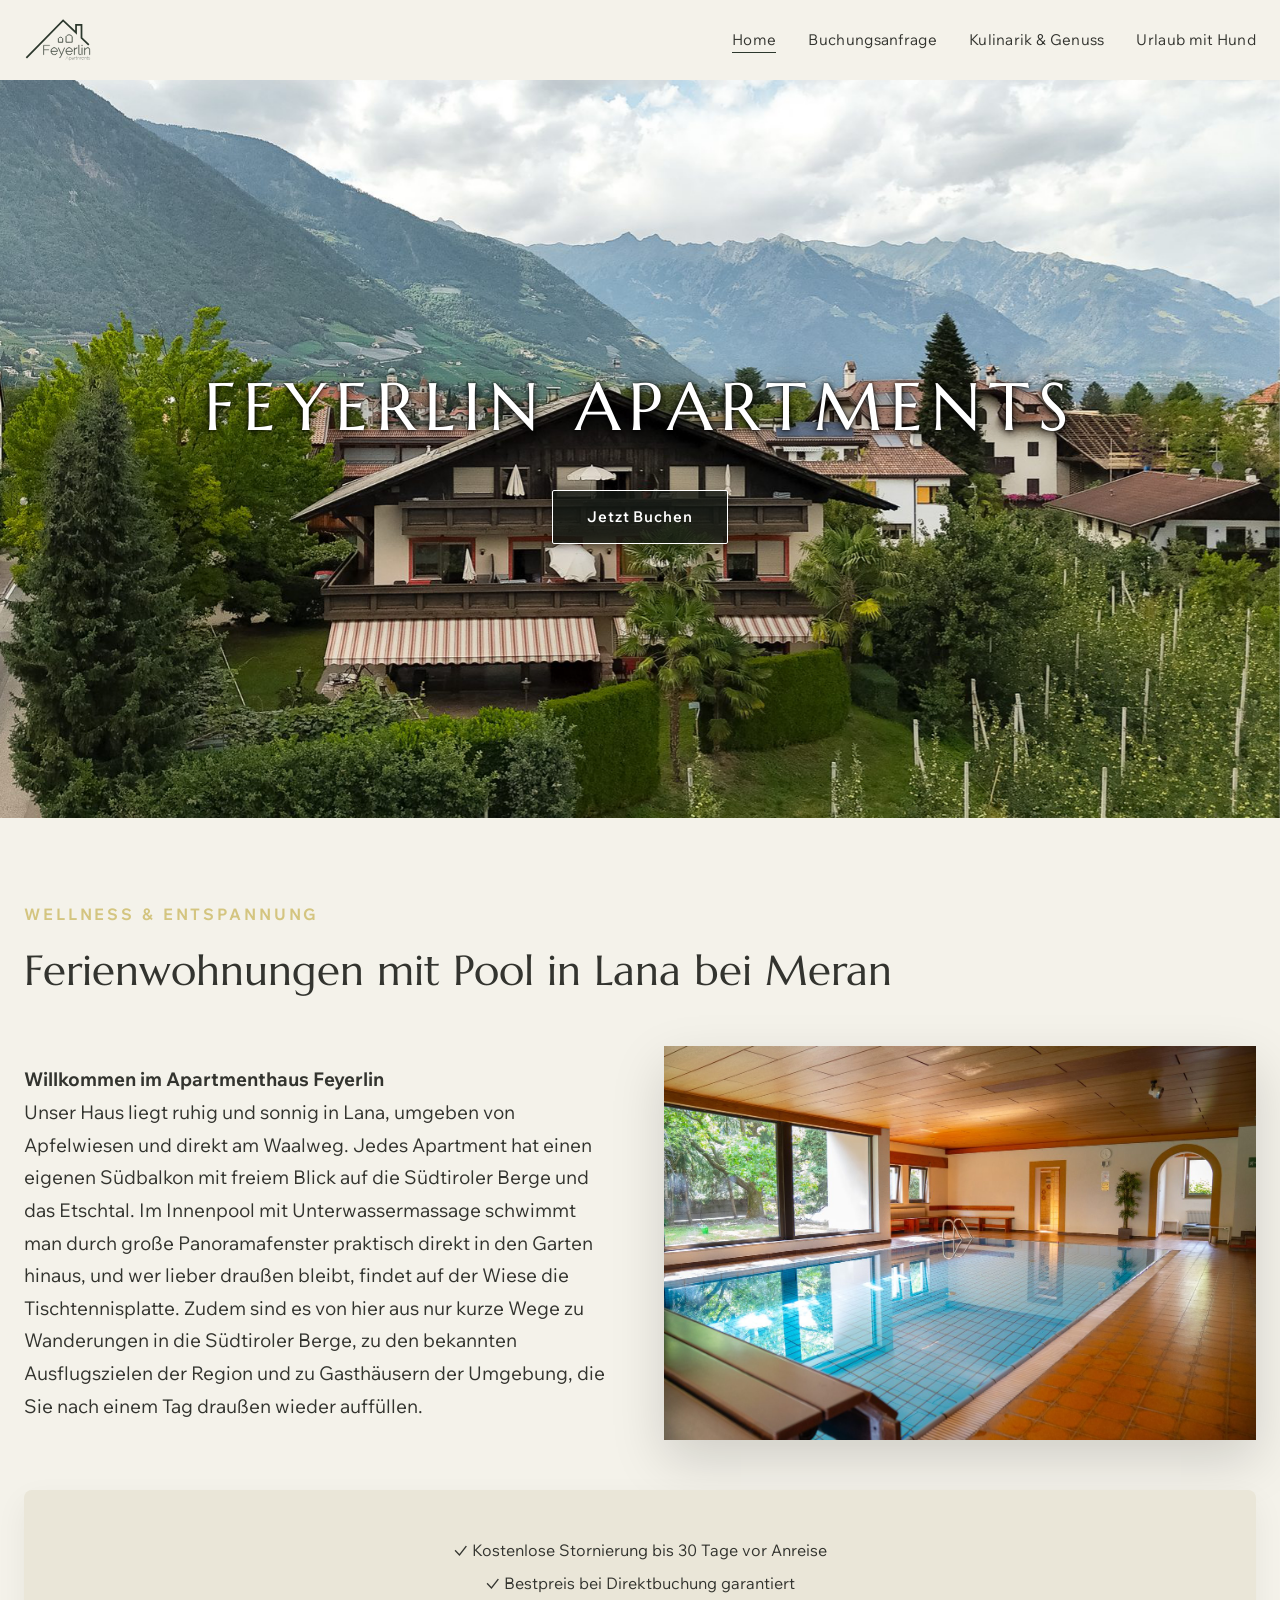
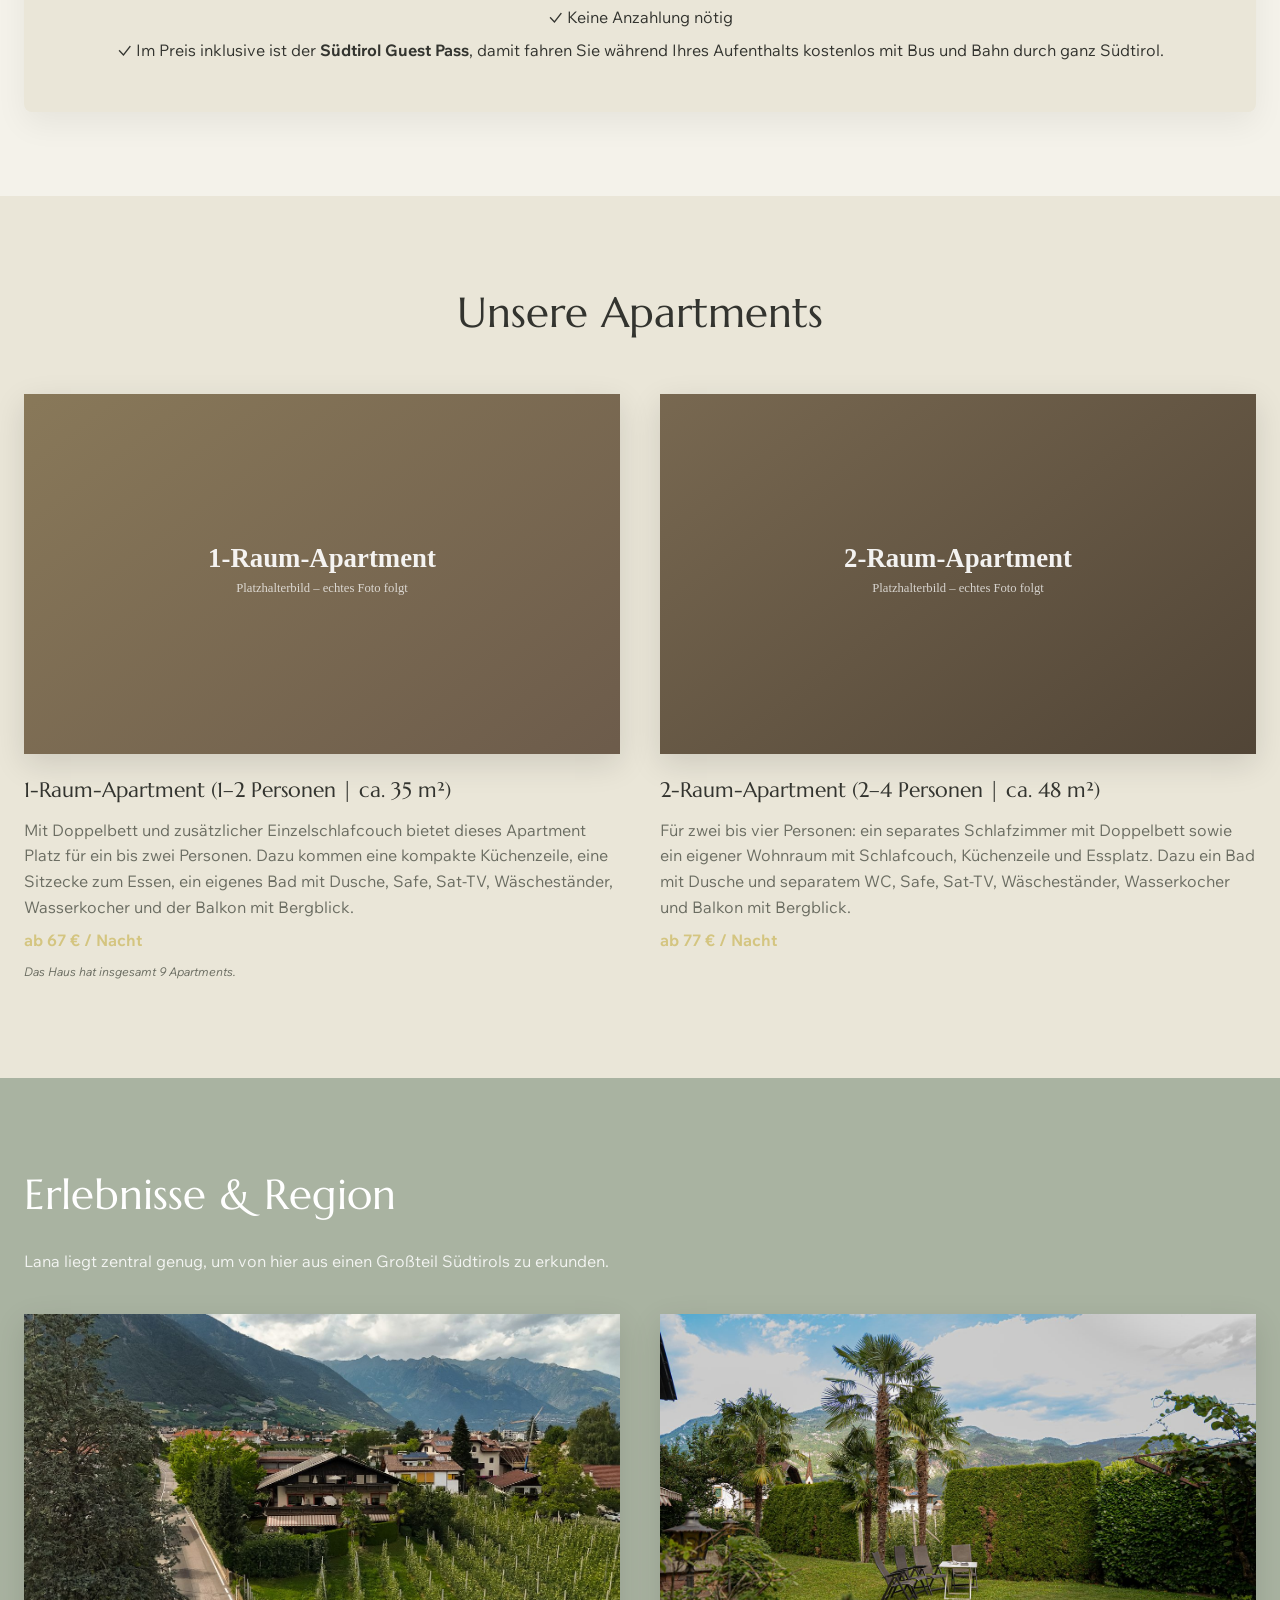
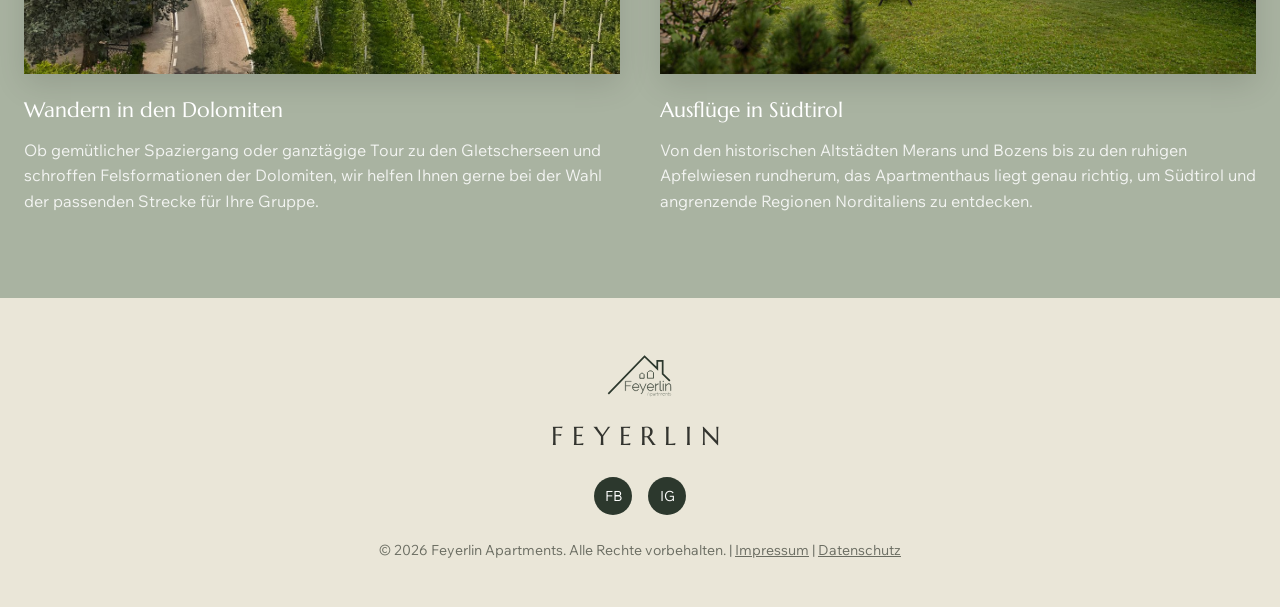
==== commit 98ec9a39: "Dark Mode entfernen: Website immer im hellen Design anzeigen Auf Benutzerwunsch soll die Seite unabh" ====
--- a/index.html
+++ b/index.html
@@ -9,21 +9,19 @@
 <meta name="description" content="Feyerlin Apartments in Lana bei Meran: 9 Ferienwohnungen mit Hallenbad, Südbalkon und Bergblick, mitten im Etschtal.">
 <link rel="preconnect" href="https://fonts.googleapis.com">
 <link rel="preconnect" href="https://fonts.gstatic.com" crossorigin>
-<link href="https://fonts.googleapis.com/css2?family=Marcellus&family=Wix+Madefor+Text:wght@400;500;600&display=swap" rel="stylesheet">
+<link href="https://fonts.googleapis.com/css2?family=Marcellus&family=Wix+Madefor+Text:wght@400;500;600&display=optional" rel="stylesheet">
 <link rel="stylesheet" href="css/style.css">
 </head>
 <body>
 
 <header class="site-header">
-<a href="index.html" class="logo">
-<svg viewBox="0 0 24 24" fill="none" xmlns="http://www.w3.org/2000/svg"><path d="M3 20L9 8l4 7 3-5 5 10H3z" fill="currentColor"/></svg>
-Feyerlin Apartments
+<a href="index.html" class="logo" aria-label="Feyerlin Apartments">
+<img src="images/logo.svg" alt="Feyerlin Apartments">
 </a>
 <button class="nav-toggle" aria-label="Menü öffnen">&#9776;</button>
 <nav class="main-nav">
 <ul>
 <li><a href="index.html" class="active">Home</a></li>
-<li><a href="impressum.html">Impressum</a></li>
 <li><a href="buchungsanfrage.html">Buchungsanfrage</a></li>
 <li><a href="kulinarik.html">Kulinarik &amp; Genuss</a></li>
 <li><a href="urlaub-mit-hund.html">Urlaub mit Hund</a></li>
@@ -32,7 +30,9 @@
 </header>
 
 <section class="hero">
+<div class="hero-media">
 <img src="images/hero-mountains.jpg" alt="Bergpanorama bei Lana">
+</div>
 <div class="hero-content">
 <h1>Feyerlin Apartments</h1>
 <a href="buchungsanfrage.html" class="btn">Jetzt Buchen</a>
@@ -46,8 +46,8 @@
 </div>
 <div class="container two-col">
 <div class="reveal">
-<p><strong>Willkommen im Apartmenthaus Feyerlin</strong><br>
-Unser Haus liegt ruhig und sonnig in Lana, umgeben von Apfelwiesen und direkt am Waalweg. Jedes Apartment hat einen eigenen Südbalkon mit freiem Blick auf die Südtiroler Berge und das Etschtal. Der Innenpool mit Unterwassermassage liegt direkt hinter großen Panoramafenstern mit Blick in den Garten, und wer lieber draußen bleibt, findet auf der Wiese die Tischtennisplatte. Zudem sind es von hier aus nur kurze Wege zu Wanderungen in die Südtiroler Berge, zu den bekannten Ausflugszielen der Region und zu urigen Gasthäusern der Umgebung.</p>
+<p class="welcome-text"><strong>Willkommen im Apartmenthaus Feyerlin</strong><br>
+Unser Haus liegt ruhig und sonnig in Lana, umgeben von Apfelwiesen und direkt am Waalweg. Jedes Apartment hat einen eigenen Südbalkon mit freiem Blick auf die Südtiroler Berge und das Etschtal. Im Innenpool mit Unterwassermassage schwimmt man durch große Panoramafenster praktisch direkt in den Garten hinaus, und wer lieber draußen bleibt, findet auf der Wiese die Tischtennisplatte. Zudem sind es von hier aus nur kurze Wege zu Wanderungen in die Südtiroler Berge, zu den bekannten Ausflugszielen der Region und zu Gasthäusern der Umgebung, die Sie nach einem Tag draußen wieder auffüllen.</p>
 </div>
 <div class="reveal">
 <img src="images/pool.jpg" alt="Pool des Apartmenthauses Feyerlin">
@@ -55,12 +55,10 @@
 </div>
 <div class="container">
 <div class="callout-box reveal">
-<ul>
-<li><span class="benefit-icon" aria-hidden="true"><svg viewBox="0 0 24 24" fill="none" xmlns="http://www.w3.org/2000/svg"><path d="M4 12l6 6L20 6" stroke="currentColor" stroke-width="2.5" stroke-linecap="round" stroke-linejoin="round"/></svg></span><span>Kostenlose Stornierung bis 30 Tage vor Anreise</span></li>
-<li><span class="benefit-icon" aria-hidden="true"><svg viewBox="0 0 24 24" fill="none" xmlns="http://www.w3.org/2000/svg"><path d="M4 12l6 6L20 6" stroke="currentColor" stroke-width="2.5" stroke-linecap="round" stroke-linejoin="round"/></svg></span><span>Bestpreis bei Direktbuchung garantiert</span></li>
-<li><span class="benefit-icon" aria-hidden="true"><svg viewBox="0 0 24 24" fill="none" xmlns="http://www.w3.org/2000/svg"><path d="M4 12l6 6L20 6" stroke="currentColor" stroke-width="2.5" stroke-linecap="round" stroke-linejoin="round"/></svg></span><span>Keine Anzahlung nötig</span></li>
-<li><span class="benefit-icon" aria-hidden="true"><svg viewBox="0 0 24 24" fill="none" xmlns="http://www.w3.org/2000/svg"><path d="M4 12l6 6L20 6" stroke="currentColor" stroke-width="2.5" stroke-linecap="round" stroke-linejoin="round"/></svg></span><span>Im Preis inklusive ist der <strong>Südtirol Guest Pass</strong>, damit fahren Sie während Ihres Aufenthalts kostenlos mit Bus und Bahn durch ganz Südtirol.</span></li>
-</ul>
+<p>&#10003; Kostenlose Stornierung bis 30 Tage vor Anreise</p>
+<p>&#10003; Bestpreis bei Direktbuchung garantiert</p>
+<p>&#10003; Keine Anzahlung nötig</p>
+<p>&#10003; Im Preis inklusive ist der <strong>Südtirol Guest Pass</strong>, damit fahren Sie während Ihres Aufenthalts kostenlos mit Bus und Bahn durch ganz Südtirol.</p>
 </div>
 </div>
 </section>
@@ -72,33 +70,17 @@
 <div class="card reveal">
 <div class="card-img-wrap"><img src="images/apartment-1raum.svg" alt="1-Raum-Apartment"></div>
 <h3>1-Raum-Apartment (1&ndash;2 Personen | ca. 35 m&sup2;)</h3>
-<ul class="feature-list">
-<li>Doppelbett + Einzelschlafcouch</li>
-<li>Küchenzeile</li>
-<li>Sitzecke</li>
-<li>Bad mit Dusche</li>
-<li>Safe</li>
-<li>Sat-TV</li>
-<li>Balkon mit Bergblick</li>
-</ul>
+<p>Mit Doppelbett und zusätzlicher Einzelschlafcouch bietet dieses Apartment Platz für ein bis zwei Personen. Dazu kommen eine kompakte Küchenzeile, eine Sitzecke zum Essen, ein eigenes Bad mit Dusche, Safe, Sat-TV, Wäscheständer, Wasserkocher und der Balkon mit Bergblick.</p>
 <p class="price">ab 67 &euro; / Nacht</p>
 </div>
 <div class="card reveal">
 <div class="card-img-wrap"><img src="images/apartment-2raum.svg" alt="2-Raum-Apartment"></div>
 <h3>2-Raum-Apartment (2&ndash;4 Personen | ca. 48 m&sup2;)</h3>
-<ul class="feature-list">
-<li>Separates Schlafzimmer</li>
-<li>Wohnraum mit Schlafcouch</li>
-<li>Küchenzeile + Essplatz</li>
-<li>Bad mit Dusche + separates WC</li>
-<li>Safe</li>
-<li>Sat-TV</li>
-<li>Balkon mit Bergblick</li>
-</ul>
-<p class="price">Preis auf Anfrage</p>
+<p>Für zwei bis vier Personen: ein separates Schlafzimmer mit Doppelbett sowie ein eigener Wohnraum mit Schlafcouch, Küchenzeile und Essplatz. Dazu ein Bad mit Dusche und separatem WC, Safe, Sat-TV, Wäscheständer, Wasserkocher und Balkon mit Bergblick.</p>
+<p class="price">ab 77 &euro; / Nacht</p>
 </div>
 </div>
-<p class="placeholder-note">Das Haus hat insgesamt 9 Apartments. Sobald reale Fotos und Beschreibungen aller Einheiten vorliegen, ergänzen wir die restlichen Kategorien hier.</p>
+<p class="placeholder-note">Das Haus hat insgesamt 9 Apartments.</p>
 </div>
 </section>
 
@@ -122,18 +104,13 @@
 </section>
 
 <footer class="site-footer">
-<a href="index.html" class="logo">
-<svg viewBox="0 0 24 24" fill="none" xmlns="http://www.w3.org/2000/svg"><path d="M3 20L9 8l4 7 3-5 5 10H3z" fill="currentColor"/></svg>
-Feyerlin Apartments
+<a href="index.html" class="logo" aria-label="Feyerlin Apartments">
+<img src="images/logo.svg" alt="Feyerlin Apartments">
 </a>
 <div class="brand-word">FEYERLIN</div>
 <div class="social-links">
 <a href="#" aria-label="Facebook">FB</a>
 <a href="#" aria-label="Instagram">IG</a>
-<a href="#" aria-label="YouTube">YT</a>
-<a href="#" aria-label="X">X</a>
-<a href="#" aria-label="LinkedIn">in</a>
-<a href="#" aria-label="TikTok">TT</a>
 </div>
 <p class="fine-print">&copy; 2026 Feyerlin Apartments. Alle Rechte vorbehalten. | <a href="impressum.html">Impressum</a> | <a href="impressum.html">Datenschutz</a></p>
 </footer>
--- a/css/style.css
+++ b/css/style.css
@@ -2,22 +2,25 @@
 
 :root {
 /* Website-Branding-Kit (aus Wix übernommen) */
---color-dark: #52705d;
---color-dark-2: #435c4c;
---color-cream: #1e2620;
---color-cream-2: #262f28;
---color-sage: #3a4d3f;
---color-sage-2: #47604d;
---color-tan: #d9bb84;
---color-text: #e6ece5;
---color-muted: #9fb2a4;
---color-input-bg: #262f28;
---color-input-border: #44543f;
+color-scheme: light;
+--color-dark: #2c382d;
+--color-dark-2: #1f2a20;
+--color-cream: #f4f2ea;
+--color-cream-2: #eae6d8;
+--color-sage: #a9b3a1;
+--color-sage-2: #96a08d;
+--color-tan: #d4c580;
+--color-text: #33342f;
+--color-muted: #6b6d62;
+--color-input-bg: #ffffff;
+--color-input-border: #c9c4b4;
+--color-accent: #2c382d;
 --font-heading: "Marcellus", Georgia, "Times New Roman", serif;
 --font-body: "Wix Madefor Text", "Helvetica Neue", Arial, sans-serif;
---max-width: 1180px;
+--max-width: 1360px;
 --radius-img: 0px;
 }
+
 
 * { box-sizing: border-box; }
 
@@ -47,7 +50,7 @@
 align-items: center;
 justify-content: space-between;
 padding: 18px 24px;
-background: rgba(32, 43, 48, 0.9);
+background: rgba(244, 242, 234, 0.9);
 backdrop-filter: blur(8px);
 -webkit-backdrop-filter: blur(8px);
 position: sticky;
@@ -69,11 +72,11 @@
 font-weight: bold;
 font-size: 1.1rem;
 text-decoration: none;
-color: var(--color-dark);
-}
-
-.logo svg { width: 34px; height: 34px; transition: transform 0.3s ease; }
-.logo:hover svg { transform: rotate(-8deg) scale(1.08); }
+color: var(--color-accent);
+}
+
+.logo img { height: 44px; width: auto; display: block; transition: transform 0.3s ease; }
+.logo:hover img { transform: scale(1.04); }
 
 .nav-toggle {
 display: none;
@@ -81,7 +84,7 @@
 border: none;
 font-size: 1.6rem;
 cursor: pointer;
-color: var(--color-dark);
+color: var(--color-accent);
 }
 
 nav.main-nav ul {
@@ -109,7 +112,7 @@
 bottom: 0;
 width: 100%;
 height: 1px;
-background: var(--color-dark);
+background: var(--color-accent);
 transform: scaleX(0);
 transform-origin: right;
 transition: transform 0.3s ease;
@@ -150,7 +153,13 @@
 justify-content: center;
 text-align: center;
 color: #fff;
+}
+
+.hero-media {
+position: absolute;
+inset: 0;
 overflow: hidden;
+z-index: 0;
 }
 
 .hero img {
@@ -161,19 +170,15 @@
 object-fit: cover;
 z-index: 0;
 animation: hero-zoom 18s ease-in-out infinite alternate;
+will-change: transform;
+backface-visibility: hidden;
+-webkit-backface-visibility: hidden;
+-webkit-transform: translateZ(0);
 }
 
 @keyframes hero-zoom {
-from { transform: scale(1); }
-to { transform: scale(1.08); }
-}
-
-.hero::after {
-content: "";
-position: absolute;
-inset: 0;
-background: linear-gradient(180deg, rgba(20,26,20,0.35), rgba(20,26,20,0.55));
-z-index: 1;
+from { transform: scale(1) translateZ(0); }
+to { transform: scale(1.08) translateZ(0); }
 }
 
 .hero-content {
@@ -181,6 +186,11 @@
 z-index: 2;
 padding: 0 20px;
 animation: hero-fade-up 1.1s ease both;
+transform: translateZ(0);
+backface-visibility: hidden;
+-webkit-backface-visibility: hidden;
+-webkit-transform: translateZ(0);
+isolation: isolate;
 }
 
 @keyframes hero-fade-up {
@@ -195,6 +205,7 @@
 letter-spacing: 0.12em;
 margin: 0 0 28px;
 text-transform: uppercase;
+text-shadow: 0 2px 26px rgba(0,0,0,0.75), 0 2px 8px rgba(0,0,0,0.85), 0 0 3px rgba(0,0,0,0.9);
 }
 
 @media (prefers-reduced-motion: reduce) {
@@ -223,16 +234,22 @@
 box-shadow: 0 10px 24px rgba(0,0,0,0.18);
 }
 
+.hero .btn {
+background: rgba(20,26,20,0.8);
+border-color: #fff;
+font-weight: 600;
+box-shadow: 0 3px 10px rgba(0,0,0,0.3);
+}
+
 .btn-solid {
-background: var(--color-tan);
-border-color: var(--color-tan);
-color: var(--color-cream);
+background: var(--color-dark);
+border-color: var(--color-dark);
+color: #fff;
 }
 .btn-solid:hover {
-background: #c9a86a;
-border-color: #c9a86a;
-color: var(--color-cream);
-box-shadow: 0 10px 24px rgba(0,0,0,0.35);
+background: var(--color-dark-2);
+color: #fff;
+box-shadow: 0 10px 24px rgba(31,42,32,0.35);
 }
 
 /* Section layout */
@@ -267,6 +284,11 @@
 align-items: center;
 }
 
+.welcome-text {
+font-size: 1.2rem;
+line-height: 1.7;
+}
+
 .two-col img {
 border-radius: var(--radius-img);
 box-shadow: 0 20px 50px rgba(0,0,0,0.15);
@@ -308,14 +330,17 @@
 margin-top: 24px;
 }
 
-.culinary-list-grid h3 { font-family: var(--font-heading); font-weight: 400; font-size: 1.25rem; margin: 0 0 14px; }
-.culinary-list-grid ul { list-style: none; padding: 0; margin: 0; line-height: 2; }
-.culinary-list-grid ul a { text-decoration: none; font-size: 0.95rem; }
-.culinary-list-grid ul a:hover { text-decoration: underline; }
+.culinary-list-grid > div { border-top: 2px solid var(--color-accent); padding-top: 18px; }
+.culinary-list-grid h3 { font-family: var(--font-heading); font-weight: 400; margin: 0 0 14px; }
+.culinary-list-grid ul { list-style: none; padding: 0; margin: 0 0 16px; line-height: 2; border-bottom: 1px solid var(--color-sage-2); padding-bottom: 16px; }
 
 @media (max-width: 820px) {
 .card-grid, .card-grid-3 { grid-template-columns: 1fr; }
 .culinary-list-grid { grid-template-columns: repeat(2, 1fr); }
+}
+
+@media (max-width: 480px) {
+.culinary-list-grid { grid-template-columns: 1fr; }
 }
 
 .card { transition: transform 0.35s ease; }
@@ -341,6 +366,9 @@
 .card h3 { font-family: var(--font-heading); font-weight: 400; font-size: 1.3rem; margin: 0 0 10px; }
 .card p { color: var(--color-muted); margin: 0; }
 .card .price { font-weight: bold; color: var(--color-tan); margin-top: 8px; }
+
+.card-map { margin-top: 16px; border-radius: 6px; overflow: hidden; box-shadow: 0 8px 20px rgba(0,0,0,0.1); }
+.card-map iframe { display: block; }
 
 .callout-box {
 background: var(--color-cream-2);
@@ -353,130 +381,7 @@
 transition: transform 0.35s ease, box-shadow 0.35s ease;
 }
 .callout-box:hover { transform: translateY(-4px); box-shadow: 0 16px 36px rgba(0,0,0,0.09); }
-.callout-box ul {
-list-style: none;
-margin: 0;
-padding: 0;
-display: grid;
-grid-template-columns: repeat(2, 1fr);
-gap: 20px 32px;
-text-align: left;
-}
-.callout-box li {
-display: flex;
-align-items: flex-start;
-gap: 14px;
-font-size: 1.05rem;
-}
-.callout-box .benefit-icon {
-flex-shrink: 0;
-width: 32px;
-height: 32px;
-border-radius: 50%;
-background: var(--color-tan);
-color: var(--color-cream);
-display: flex;
-align-items: center;
-justify-content: center;
-}
-.callout-box .benefit-icon svg { width: 18px; height: 18px; }
-@media (max-width: 600px) {
-.callout-box ul { grid-template-columns: 1fr; }
-}
-
-/* Feature-Liste (Apartments) — Stichworte statt Fliesstext */
-.feature-list {
-list-style: none;
-margin: 0;
-padding: 0;
-display: flex;
-flex-wrap: wrap;
-gap: 8px 10px;
-}
-.feature-list li {
-font-size: 0.85rem;
-padding: 5px 12px;
-border: 1px solid var(--color-input-border);
-border-radius: 999px;
-color: var(--color-muted);
-}
-
-/* Amenity-Grid (Inklusivleistungen) */
-.amenity-grid {
-list-style: none;
-margin: 20px 0 0;
-padding: 0;
-display: grid;
-grid-template-columns: repeat(2, 1fr);
-gap: 14px 28px;
-}
-.amenity-grid li {
-display: flex;
-align-items: center;
-gap: 10px;
-color: var(--color-text);
-}
-.amenity-grid li::before {
-content: "\2713";
-flex-shrink: 0;
-width: 24px;
-height: 24px;
-border-radius: 50%;
-background: var(--color-sage-2);
-color: var(--color-text);
-font-size: 0.75rem;
-display: flex;
-align-items: center;
-justify-content: center;
-}
-@media (max-width: 600px) {
-.amenity-grid { grid-template-columns: 1fr; }
-}
-
-/* Seiten-Hero mit Hintergrundbild + dunklem Fade (Kulinarik etc.) */
-.page-hero {
-position: relative;
-min-height: 46vh;
-display: flex;
-align-items: center;
-overflow: hidden;
-color: #fff;
-}
-.page-hero img {
-position: absolute;
-inset: 0;
-width: 100%;
-height: 100%;
-object-fit: cover;
-z-index: 0;
-}
-.page-hero::after {
-content: "";
-position: absolute;
-inset: 0;
-background: linear-gradient(180deg, rgba(10,14,10,0.35), rgba(10,14,10,0.8));
-z-index: 1;
-}
-.page-hero .container { position: relative; z-index: 2; }
-.page-hero .section-eyebrow { color: var(--color-tan); }
-.page-hero .section-lead { color: rgba(255,255,255,0.9); }
-
-/* Route-Button (statt eingebetteter Karte) */
-.btn-route {
-display: inline-flex;
-align-items: center;
-gap: 8px;
-margin-top: 16px;
-padding: 10px 20px;
-font-size: 0.85rem;
-letter-spacing: 0.04em;
-border-radius: 999px;
-border: 1px solid var(--color-tan);
-color: var(--color-tan);
-text-decoration: none;
-transition: background 0.25s ease, color 0.25s ease;
-}
-.btn-route:hover { background: var(--color-tan); color: var(--color-cream); }
+.callout-box p { margin: 8px 0; }
 
 .section-alt { background: var(--color-sage); color: #fff; }
 .section-alt .section-lead { color: rgba(255,255,255,0.85); }
@@ -522,7 +427,7 @@
 display: grid;
 grid-template-columns: 1fr 1fr;
 gap: 24px;
-max-width: 900px;
+max-width: 1040px;
 margin: 0 auto;
 }
 
@@ -556,7 +461,7 @@
 .field textarea:focus,
 .field select:focus {
 outline: none;
-border-color: var(--color-dark);
+border-color: var(--color-accent);
 box-shadow: 0 0 0 3px rgba(47,59,48,0.12);
 }
 
@@ -564,6 +469,25 @@
 
 /* Date range picker (Flatpickr) */
 .date-field-wrap { position: relative; }
+
+.stay-warning {
+margin: 10px 0 0;
+padding: 10px 14px;
+background: #fbf2df;
+border: 1px solid #e8d6a8;
+border-radius: 4px;
+color: #8a6a1f;
+font-size: 0.88rem;
+}
+
+.apartment-price { font-weight: 600; color: var(--color-text); }
+.apartment-price-note {
+display: block;
+font-weight: 400;
+font-size: 0.82rem;
+color: var(--color-muted);
+margin-top: 2px;
+}
 
 .date-input {
 width: 100%;
@@ -579,10 +503,10 @@
 }
 .date-input:focus {
 outline: none;
-border-color: var(--color-dark);
-box-shadow: 0 0 0 3px rgba(111,137,148,0.25);
-}
-.date-input::placeholder { color: var(--color-muted); }
+border-color: var(--color-accent);
+box-shadow: 0 0 0 3px rgba(47,59,48,0.12);
+}
+.date-input::placeholder { color: #9a9686; }
 
 .date-icon {
 position: absolute;
@@ -653,7 +577,7 @@
 max-width: 100%;
 }
 .apartment-choice:hover {
-border-color: var(--color-dark);
+border-color: var(--color-accent);
 box-shadow: 0 10px 24px rgba(0,0,0,0.08);
 transform: translateY(-3px);
 }
@@ -683,8 +607,51 @@
 #form-status.err { display: block; background: #f2dede; color: #a94442; }
 
 .legal-content h2 { font-family: var(--font-heading); font-weight: 400; margin-top: 40px; }
-.legal-content p { color: var(--color-muted); max-width: 800px; }
-.legal-content ul { max-width: 800px; }
+
+.price-table-wrap { max-width: 920px; overflow-x: auto; }
+.price-table { width: 100%; border-collapse: collapse; font-size: 0.95rem; }
+.price-table th, .price-table td { text-align: left; padding: 12px 16px; border-bottom: 1px solid var(--color-cream-2); white-space: nowrap; }
+.price-table th { font-family: var(--font-body); font-weight: 600; color: var(--color-text); border-bottom: 2px solid var(--color-accent); }
+.price-table td { color: var(--color-muted); }
+.price-table td:first-child { color: var(--color-text); }
+.price-table tbody tr:hover { background: rgba(0,0,0,0.03); }
+.price-tag {
+display: inline-block;
+margin-left: 8px;
+padding: 2px 10px;
+font-size: 0.72rem;
+letter-spacing: 0.06em;
+text-transform: uppercase;
+background: var(--color-sage);
+color: var(--color-dark);
+border-radius: 2px;
+}
+.legal-content p { color: var(--color-muted); max-width: 920px; }
+.legal-content ul { max-width: 920px; color: var(--color-muted); padding-left: 20px; }
+.legal-content h3 {
+text-transform: uppercase;
+letter-spacing: 0.1em;
+font-size: 0.85rem;
+font-weight: 700;
+font-family: var(--font-body);
+color: var(--color-text);
+margin: 32px 0 10px;
+}
+.legal-content hr {
+max-width: 920px;
+margin: 40px 0;
+border: none;
+border-top: 1px solid var(--color-cream-2);
+}
+.legal-box {
+max-width: 920px;
+margin-top: 8px;
+padding: 32px;
+border: 1px solid var(--color-cream-2);
+border-radius: 4px;
+}
+.legal-box h2 { margin-top: 0; }
+.legal-box p:last-child { margin-bottom: 0; }
 
 .placeholder-note {
 display: inline-block;
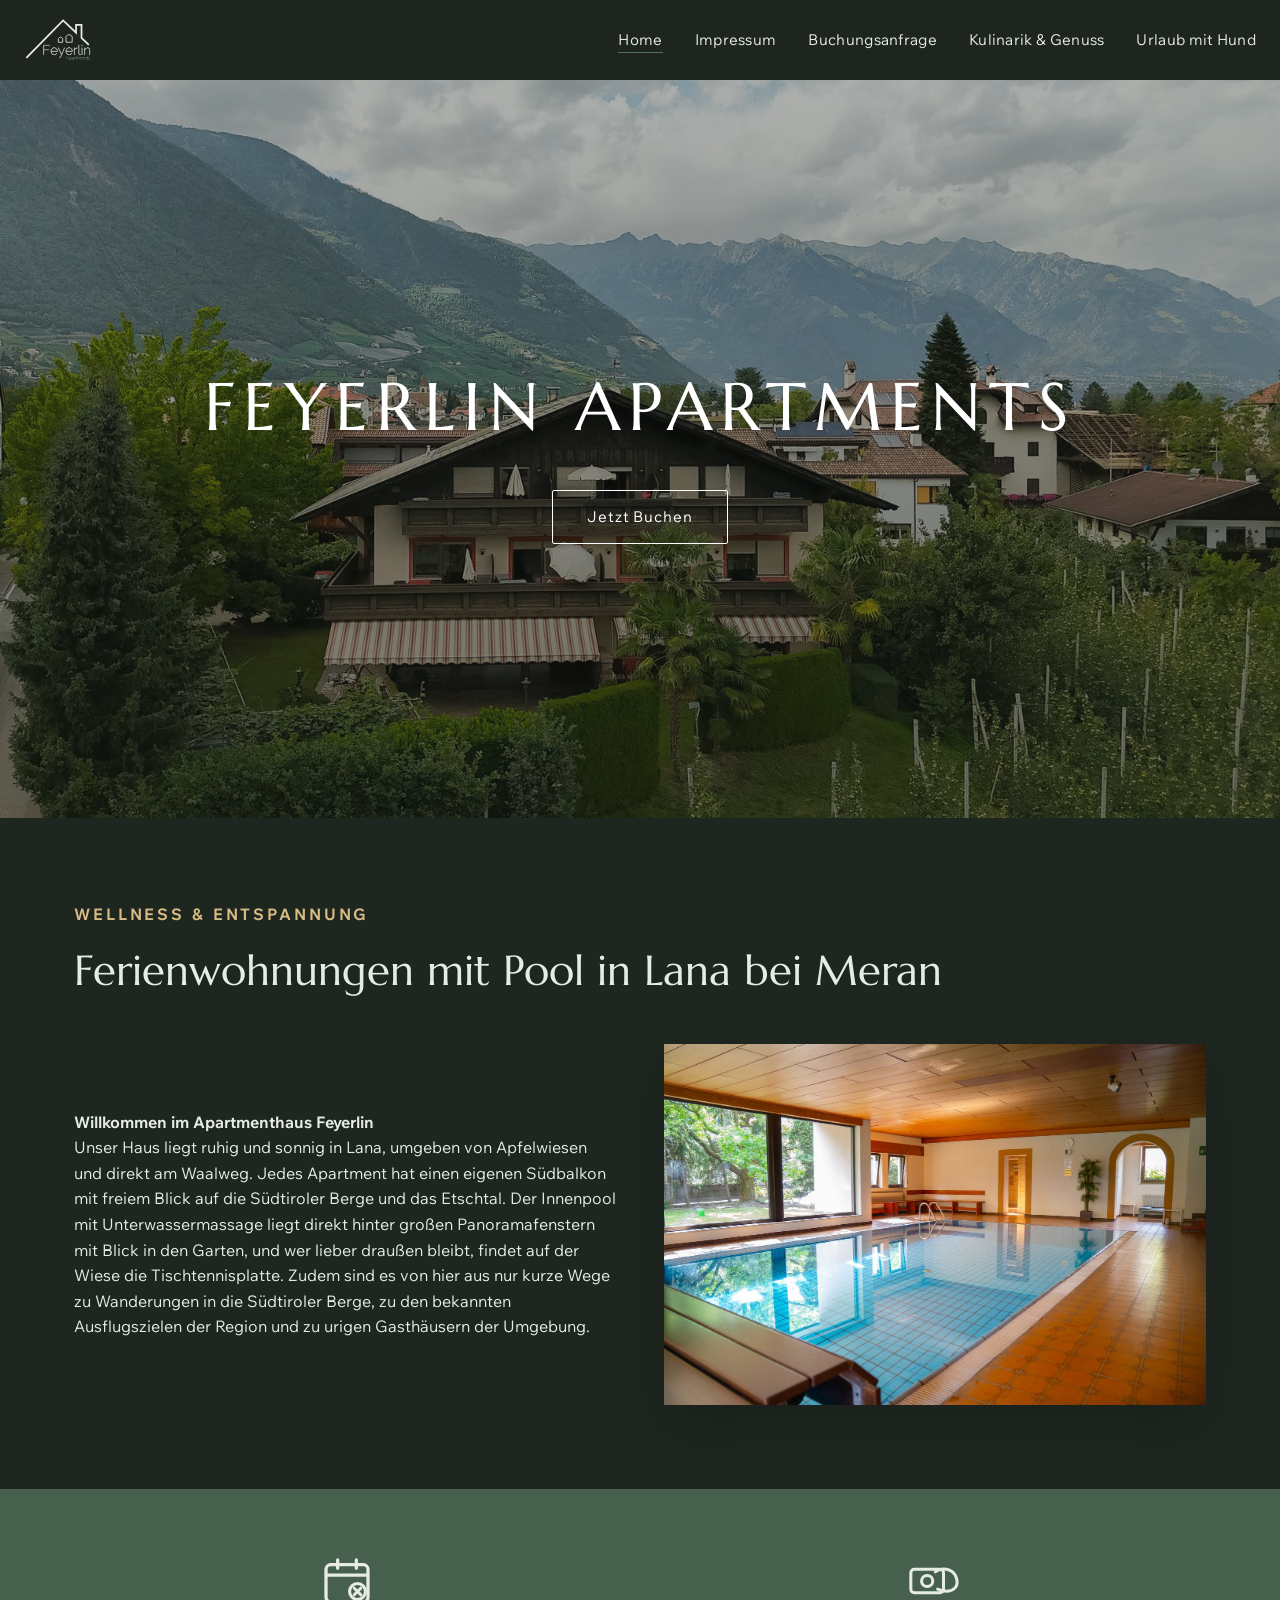
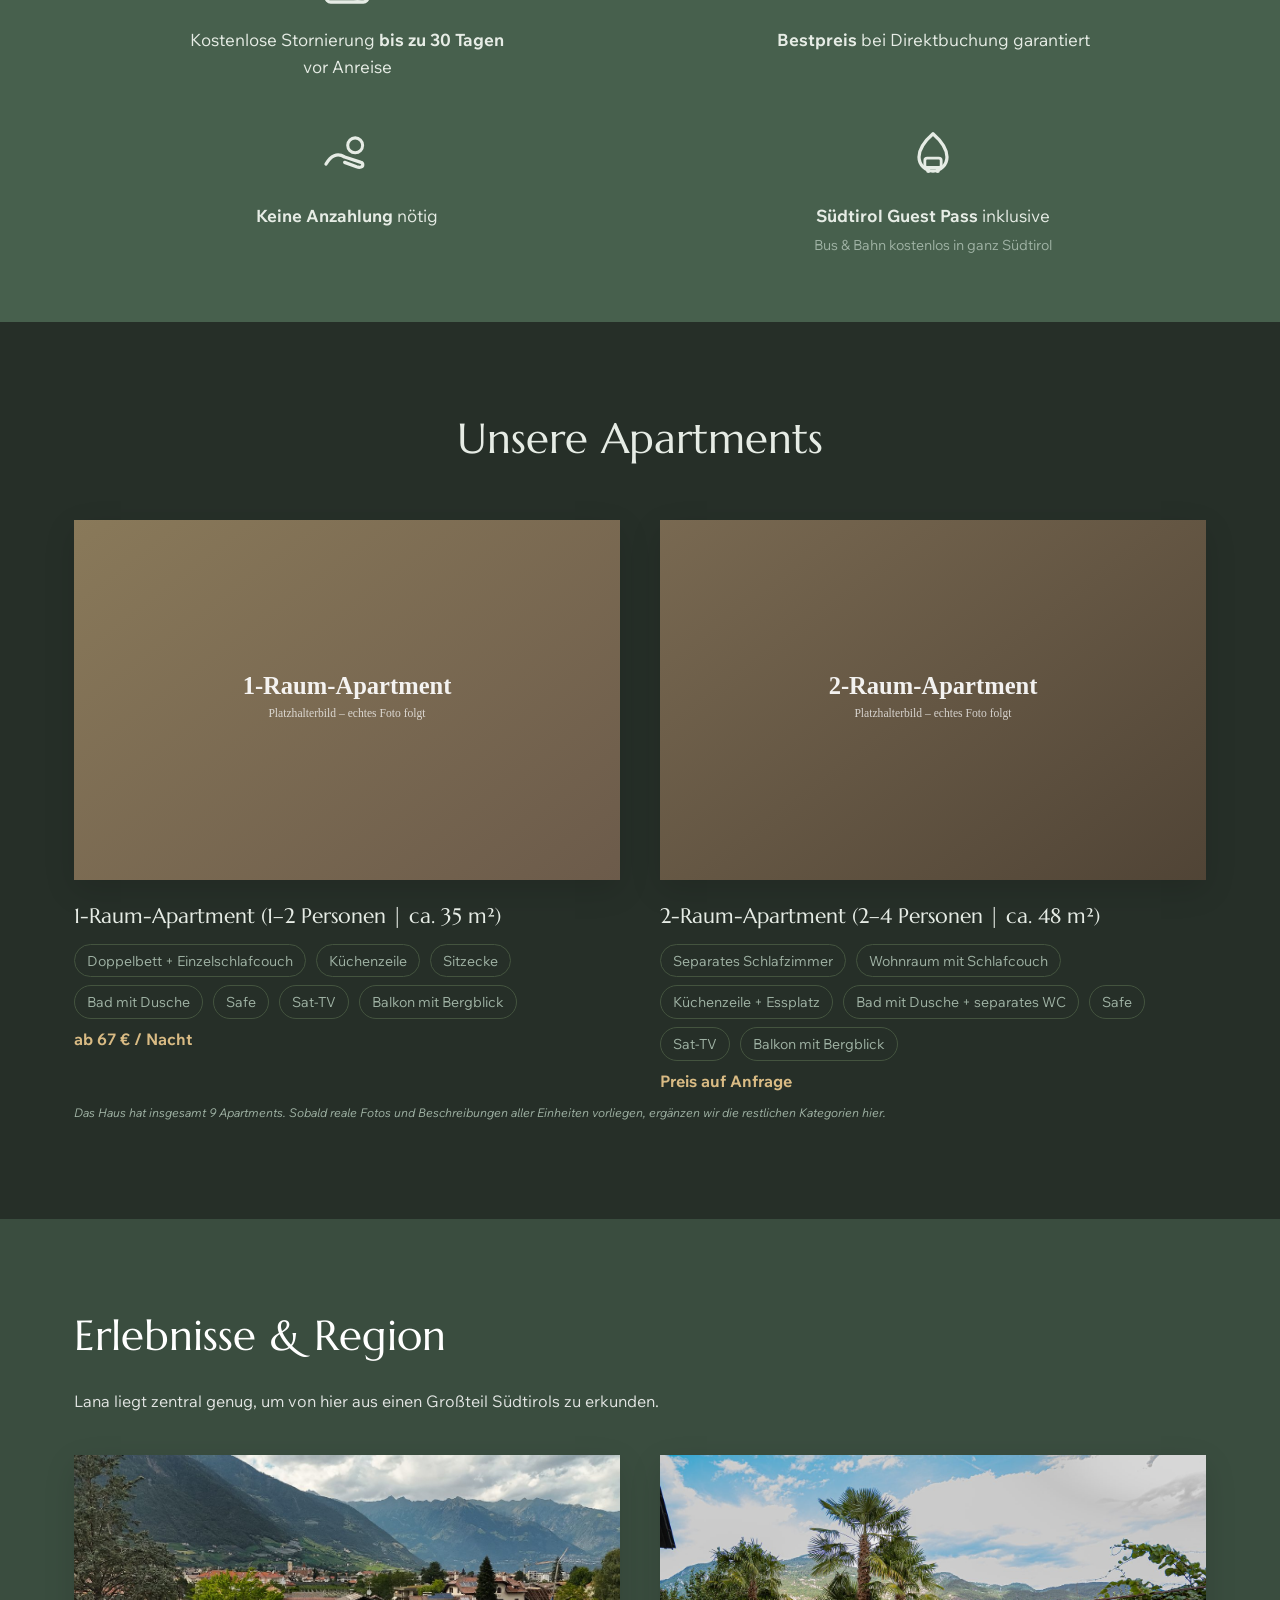
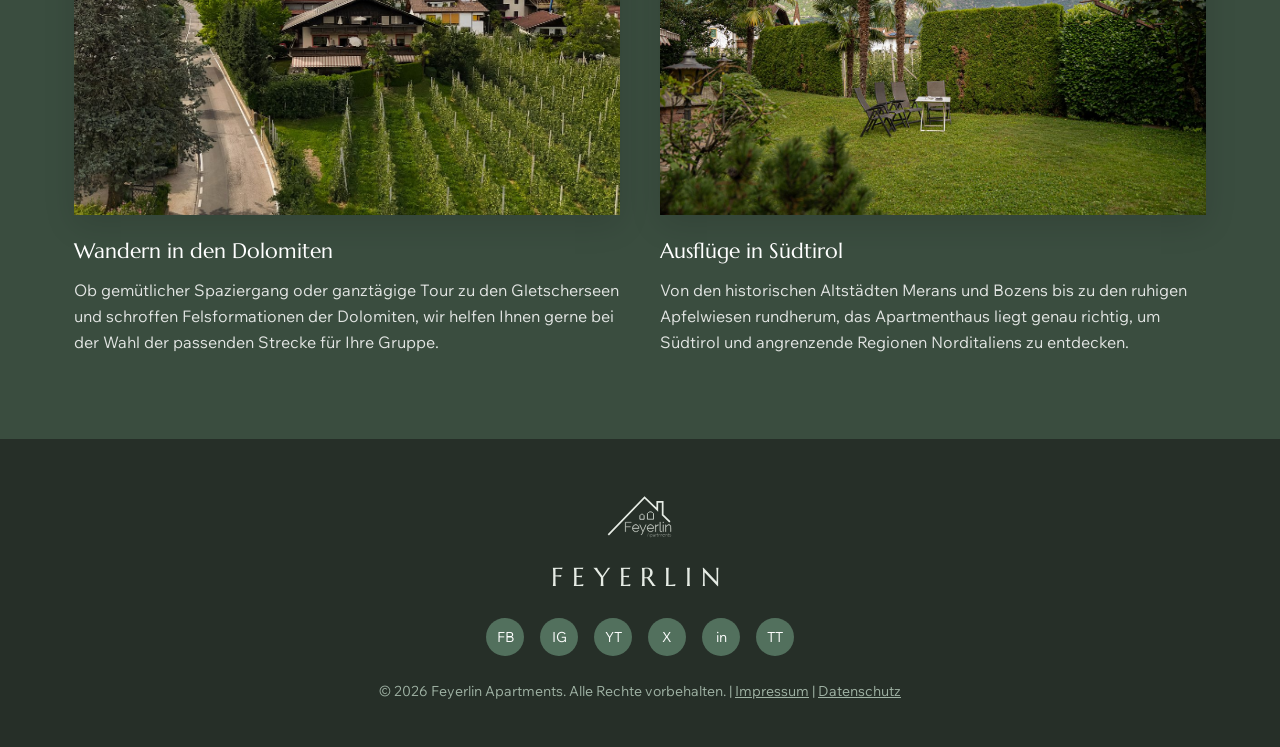
==== commit 7233582a: "Neues Logo einbinden und Benefits-Sektion als vollflaechiges Icon-Band neu gestalten - Altes Inline-" ====
--- a/index.html
+++ b/index.html
@@ -9,19 +9,20 @@
 <meta name="description" content="Feyerlin Apartments in Lana bei Meran: 9 Ferienwohnungen mit Hallenbad, Südbalkon und Bergblick, mitten im Etschtal.">
 <link rel="preconnect" href="https://fonts.googleapis.com">
 <link rel="preconnect" href="https://fonts.gstatic.com" crossorigin>
-<link href="https://fonts.googleapis.com/css2?family=Marcellus&family=Wix+Madefor+Text:wght@400;500;600&display=optional" rel="stylesheet">
+<link href="https://fonts.googleapis.com/css2?family=Marcellus&family=Wix+Madefor+Text:wght@400;500;600&display=swap" rel="stylesheet">
 <link rel="stylesheet" href="css/style.css">
 </head>
 <body>
 
 <header class="site-header">
-<a href="index.html" class="logo" aria-label="Feyerlin Apartments">
-<img src="images/logo.svg" alt="Feyerlin Apartments">
+<a href="index.html" class="logo">
+<img src="images/logo-light.svg" alt="Feyerlin Apartments">
 </a>
 <button class="nav-toggle" aria-label="Menü öffnen">&#9776;</button>
 <nav class="main-nav">
 <ul>
 <li><a href="index.html" class="active">Home</a></li>
+<li><a href="impressum.html">Impressum</a></li>
 <li><a href="buchungsanfrage.html">Buchungsanfrage</a></li>
 <li><a href="kulinarik.html">Kulinarik &amp; Genuss</a></li>
 <li><a href="urlaub-mit-hund.html">Urlaub mit Hund</a></li>
@@ -30,9 +31,7 @@
 </header>
 
 <section class="hero">
-<div class="hero-media">
 <img src="images/hero-mountains.jpg" alt="Bergpanorama bei Lana">
-</div>
 <div class="hero-content">
 <h1>Feyerlin Apartments</h1>
 <a href="buchungsanfrage.html" class="btn">Jetzt Buchen</a>
@@ -46,20 +45,36 @@
 </div>
 <div class="container two-col">
 <div class="reveal">
-<p class="welcome-text"><strong>Willkommen im Apartmenthaus Feyerlin</strong><br>
-Unser Haus liegt ruhig und sonnig in Lana, umgeben von Apfelwiesen und direkt am Waalweg. Jedes Apartment hat einen eigenen Südbalkon mit freiem Blick auf die Südtiroler Berge und das Etschtal. Im Innenpool mit Unterwassermassage schwimmt man durch große Panoramafenster praktisch direkt in den Garten hinaus, und wer lieber draußen bleibt, findet auf der Wiese die Tischtennisplatte. Zudem sind es von hier aus nur kurze Wege zu Wanderungen in die Südtiroler Berge, zu den bekannten Ausflugszielen der Region und zu Gasthäusern der Umgebung, die Sie nach einem Tag draußen wieder auffüllen.</p>
+<p><strong>Willkommen im Apartmenthaus Feyerlin</strong><br>
+Unser Haus liegt ruhig und sonnig in Lana, umgeben von Apfelwiesen und direkt am Waalweg. Jedes Apartment hat einen eigenen Südbalkon mit freiem Blick auf die Südtiroler Berge und das Etschtal. Der Innenpool mit Unterwassermassage liegt direkt hinter großen Panoramafenstern mit Blick in den Garten, und wer lieber draußen bleibt, findet auf der Wiese die Tischtennisplatte. Zudem sind es von hier aus nur kurze Wege zu Wanderungen in die Südtiroler Berge, zu den bekannten Ausflugszielen der Region und zu urigen Gasthäusern der Umgebung.</p>
 </div>
 <div class="reveal">
 <img src="images/pool.jpg" alt="Pool des Apartmenthauses Feyerlin">
 </div>
 </div>
+</div>
+</section>
+
+<section class="benefits-band reveal">
 <div class="container">
-<div class="callout-box reveal">
-<p>&#10003; Kostenlose Stornierung bis 30 Tage vor Anreise</p>
-<p>&#10003; Bestpreis bei Direktbuchung garantiert</p>
-<p>&#10003; Keine Anzahlung nötig</p>
-<p>&#10003; Im Preis inklusive ist der <strong>Südtirol Guest Pass</strong>, damit fahren Sie während Ihres Aufenthalts kostenlos mit Bus und Bahn durch ganz Südtirol.</p>
-</div>
+<ul class="benefits-grid">
+<li>
+<span class="benefit-icon" aria-hidden="true"><svg viewBox="0 0 24 24" fill="none" xmlns="http://www.w3.org/2000/svg"><rect x="3" y="5" width="18" height="16" rx="2" stroke="currentColor" stroke-width="1.4"/><path d="M3 9.5H21" stroke="currentColor" stroke-width="1.4"/><path d="M8 3V6.5M16 3V6.5" stroke="currentColor" stroke-width="1.4" stroke-linecap="round"/><circle cx="16.5" cy="16.5" r="3.4" stroke="currentColor" stroke-width="1.3"/><path d="M15.1 15.1l2.8 2.8M17.9 15.1l-2.8 2.8" stroke="currentColor" stroke-width="1.3" stroke-linecap="round"/></svg></span>
+<p>Kostenlose Stornierung <strong>bis zu 30 Tagen</strong> vor Anreise</p>
+</li>
+<li>
+<span class="benefit-icon" aria-hidden="true"><svg viewBox="0 0 24 24" fill="none" xmlns="http://www.w3.org/2000/svg"><rect x="2.5" y="7" width="14" height="10" rx="1.5" stroke="currentColor" stroke-width="1.3"/><circle cx="9.5" cy="12" r="2.4" stroke="currentColor" stroke-width="1.3"/><path d="M14 15.5c2.4 1 5.5 1.3 7.3-.4 1.9-1.8 1-5.8-1.5-7.4-2.1-1.3-5-1.1-6.8.4" stroke="currentColor" stroke-width="1.3" stroke-linecap="round"/></svg></span>
+<p><strong>Bestpreis</strong> bei Direktbuchung garantiert</p>
+</li>
+<li>
+<span class="benefit-icon" aria-hidden="true"><svg viewBox="0 0 24 24" fill="none" xmlns="http://www.w3.org/2000/svg"><path d="M3 15c2-3.5 4.8-5 8-3l7 2.3c1 .3 1 1.7 0 2-.6.2-1.3.1-1.9-.1L11 14.3" stroke="currentColor" stroke-width="1.4" stroke-linecap="round" stroke-linejoin="round"/><circle cx="15.5" cy="7" r="3.2" stroke="currentColor" stroke-width="1.3"/></svg></span>
+<p><strong>Keine Anzahlung</strong> nötig</p>
+</li>
+<li>
+<span class="benefit-icon" aria-hidden="true"><svg viewBox="0 0 24 24" fill="none" xmlns="http://www.w3.org/2000/svg"><path d="M12 2c-4 3.5-6 6.7-6 10a6 6 0 0012 0c0-3.3-2-6.5-6-10Z" stroke="currentColor" stroke-width="1.4" stroke-linejoin="round"/><rect x="8.5" y="12.5" width="7" height="4" rx="1" stroke="currentColor" stroke-width="1.2"/><circle cx="10" cy="18" r="0.9" fill="currentColor"/><circle cx="14" cy="18" r="0.9" fill="currentColor"/></svg></span>
+<p><strong>Südtirol Guest Pass</strong> inklusive<br><span class="benefits-note">Bus &amp; Bahn kostenlos in ganz Südtirol</span></p>
+</li>
+</ul>
 </div>
 </section>
 
@@ -70,17 +85,33 @@
 <div class="card reveal">
 <div class="card-img-wrap"><img src="images/apartment-1raum.svg" alt="1-Raum-Apartment"></div>
 <h3>1-Raum-Apartment (1&ndash;2 Personen | ca. 35 m&sup2;)</h3>
-<p>Mit Doppelbett und zusätzlicher Einzelschlafcouch bietet dieses Apartment Platz für ein bis zwei Personen. Dazu kommen eine kompakte Küchenzeile, eine Sitzecke zum Essen, ein eigenes Bad mit Dusche, Safe, Sat-TV, Wäscheständer, Wasserkocher und der Balkon mit Bergblick.</p>
+<ul class="feature-list">
+<li>Doppelbett + Einzelschlafcouch</li>
+<li>Küchenzeile</li>
+<li>Sitzecke</li>
+<li>Bad mit Dusche</li>
+<li>Safe</li>
+<li>Sat-TV</li>
+<li>Balkon mit Bergblick</li>
+</ul>
 <p class="price">ab 67 &euro; / Nacht</p>
 </div>
 <div class="card reveal">
 <div class="card-img-wrap"><img src="images/apartment-2raum.svg" alt="2-Raum-Apartment"></div>
 <h3>2-Raum-Apartment (2&ndash;4 Personen | ca. 48 m&sup2;)</h3>
-<p>Für zwei bis vier Personen: ein separates Schlafzimmer mit Doppelbett sowie ein eigener Wohnraum mit Schlafcouch, Küchenzeile und Essplatz. Dazu ein Bad mit Dusche und separatem WC, Safe, Sat-TV, Wäscheständer, Wasserkocher und Balkon mit Bergblick.</p>
-<p class="price">ab 77 &euro; / Nacht</p>
+<ul class="feature-list">
+<li>Separates Schlafzimmer</li>
+<li>Wohnraum mit Schlafcouch</li>
+<li>Küchenzeile + Essplatz</li>
+<li>Bad mit Dusche + separates WC</li>
+<li>Safe</li>
+<li>Sat-TV</li>
+<li>Balkon mit Bergblick</li>
+</ul>
+<p class="price">Preis auf Anfrage</p>
 </div>
 </div>
-<p class="placeholder-note">Das Haus hat insgesamt 9 Apartments.</p>
+<p class="placeholder-note">Das Haus hat insgesamt 9 Apartments. Sobald reale Fotos und Beschreibungen aller Einheiten vorliegen, ergänzen wir die restlichen Kategorien hier.</p>
 </div>
 </section>
 
@@ -104,13 +135,17 @@
 </section>
 
 <footer class="site-footer">
-<a href="index.html" class="logo" aria-label="Feyerlin Apartments">
-<img src="images/logo.svg" alt="Feyerlin Apartments">
+<a href="index.html" class="logo">
+<img src="images/logo-light.svg" alt="Feyerlin Apartments">
 </a>
 <div class="brand-word">FEYERLIN</div>
 <div class="social-links">
 <a href="#" aria-label="Facebook">FB</a>
 <a href="#" aria-label="Instagram">IG</a>
+<a href="#" aria-label="YouTube">YT</a>
+<a href="#" aria-label="X">X</a>
+<a href="#" aria-label="LinkedIn">in</a>
+<a href="#" aria-label="TikTok">TT</a>
 </div>
 <p class="fine-print">&copy; 2026 Feyerlin Apartments. Alle Rechte vorbehalten. | <a href="impressum.html">Impressum</a> | <a href="impressum.html">Datenschutz</a></p>
 </footer>
--- a/css/style.css
+++ b/css/style.css
@@ -2,25 +2,22 @@
 
 :root {
 /* Website-Branding-Kit (aus Wix übernommen) */
-color-scheme: light;
---color-dark: #2c382d;
---color-dark-2: #1f2a20;
---color-cream: #f4f2ea;
---color-cream-2: #eae6d8;
---color-sage: #a9b3a1;
---color-sage-2: #96a08d;
---color-tan: #d4c580;
---color-text: #33342f;
---color-muted: #6b6d62;
---color-input-bg: #ffffff;
---color-input-border: #c9c4b4;
---color-accent: #2c382d;
+--color-dark: #52705d;
+--color-dark-2: #435c4c;
+--color-cream: #1e2620;
+--color-cream-2: #262f28;
+--color-sage: #3a4d3f;
+--color-sage-2: #47604d;
+--color-tan: #d9bb84;
+--color-text: #e6ece5;
+--color-muted: #9fb2a4;
+--color-input-bg: #262f28;
+--color-input-border: #44543f;
 --font-heading: "Marcellus", Georgia, "Times New Roman", serif;
 --font-body: "Wix Madefor Text", "Helvetica Neue", Arial, sans-serif;
---max-width: 1360px;
+--max-width: 1180px;
 --radius-img: 0px;
 }
-
 
 * { box-sizing: border-box; }
 
@@ -50,7 +47,7 @@
 align-items: center;
 justify-content: space-between;
 padding: 18px 24px;
-background: rgba(244, 242, 234, 0.9);
+background: rgba(30, 38, 32, 0.9);
 backdrop-filter: blur(8px);
 -webkit-backdrop-filter: blur(8px);
 position: sticky;
@@ -72,7 +69,7 @@
 font-weight: bold;
 font-size: 1.1rem;
 text-decoration: none;
-color: var(--color-accent);
+color: var(--color-text);
 }
 
 .logo img { height: 44px; width: auto; display: block; transition: transform 0.3s ease; }
@@ -84,7 +81,7 @@
 border: none;
 font-size: 1.6rem;
 cursor: pointer;
-color: var(--color-accent);
+color: var(--color-dark);
 }
 
 nav.main-nav ul {
@@ -112,7 +109,7 @@
 bottom: 0;
 width: 100%;
 height: 1px;
-background: var(--color-accent);
+background: var(--color-dark);
 transform: scaleX(0);
 transform-origin: right;
 transition: transform 0.3s ease;
@@ -153,13 +150,7 @@
 justify-content: center;
 text-align: center;
 color: #fff;
-}
-
-.hero-media {
-position: absolute;
-inset: 0;
 overflow: hidden;
-z-index: 0;
 }
 
 .hero img {
@@ -170,15 +161,19 @@
 object-fit: cover;
 z-index: 0;
 animation: hero-zoom 18s ease-in-out infinite alternate;
-will-change: transform;
-backface-visibility: hidden;
--webkit-backface-visibility: hidden;
--webkit-transform: translateZ(0);
 }
 
 @keyframes hero-zoom {
-from { transform: scale(1) translateZ(0); }
-to { transform: scale(1.08) translateZ(0); }
+from { transform: scale(1); }
+to { transform: scale(1.08); }
+}
+
+.hero::after {
+content: "";
+position: absolute;
+inset: 0;
+background: linear-gradient(180deg, rgba(20,26,20,0.35), rgba(20,26,20,0.55));
+z-index: 1;
 }
 
 .hero-content {
@@ -186,11 +181,6 @@
 z-index: 2;
 padding: 0 20px;
 animation: hero-fade-up 1.1s ease both;
-transform: translateZ(0);
-backface-visibility: hidden;
--webkit-backface-visibility: hidden;
--webkit-transform: translateZ(0);
-isolation: isolate;
 }
 
 @keyframes hero-fade-up {
@@ -205,7 +195,6 @@
 letter-spacing: 0.12em;
 margin: 0 0 28px;
 text-transform: uppercase;
-text-shadow: 0 2px 26px rgba(0,0,0,0.75), 0 2px 8px rgba(0,0,0,0.85), 0 0 3px rgba(0,0,0,0.9);
 }
 
 @media (prefers-reduced-motion: reduce) {
@@ -234,22 +223,16 @@
 box-shadow: 0 10px 24px rgba(0,0,0,0.18);
 }
 
-.hero .btn {
-background: rgba(20,26,20,0.8);
-border-color: #fff;
-font-weight: 600;
-box-shadow: 0 3px 10px rgba(0,0,0,0.3);
-}
-
 .btn-solid {
-background: var(--color-dark);
-border-color: var(--color-dark);
-color: #fff;
+background: var(--color-tan);
+border-color: var(--color-tan);
+color: var(--color-cream);
 }
 .btn-solid:hover {
-background: var(--color-dark-2);
-color: #fff;
-box-shadow: 0 10px 24px rgba(31,42,32,0.35);
+background: #c9a86a;
+border-color: #c9a86a;
+color: var(--color-cream);
+box-shadow: 0 10px 24px rgba(0,0,0,0.35);
 }
 
 /* Section layout */
@@ -284,11 +267,6 @@
 align-items: center;
 }
 
-.welcome-text {
-font-size: 1.2rem;
-line-height: 1.7;
-}
-
 .two-col img {
 border-radius: var(--radius-img);
 box-shadow: 0 20px 50px rgba(0,0,0,0.15);
@@ -330,17 +308,14 @@
 margin-top: 24px;
 }
 
-.culinary-list-grid > div { border-top: 2px solid var(--color-accent); padding-top: 18px; }
-.culinary-list-grid h3 { font-family: var(--font-heading); font-weight: 400; margin: 0 0 14px; }
-.culinary-list-grid ul { list-style: none; padding: 0; margin: 0 0 16px; line-height: 2; border-bottom: 1px solid var(--color-sage-2); padding-bottom: 16px; }
+.culinary-list-grid h3 { font-family: var(--font-heading); font-weight: 400; font-size: 1.25rem; margin: 0 0 14px; }
+.culinary-list-grid ul { list-style: none; padding: 0; margin: 0; line-height: 2; }
+.culinary-list-grid ul a { text-decoration: none; font-size: 0.95rem; }
+.culinary-list-grid ul a:hover { text-decoration: underline; }
 
 @media (max-width: 820px) {
 .card-grid, .card-grid-3 { grid-template-columns: 1fr; }
 .culinary-list-grid { grid-template-columns: repeat(2, 1fr); }
-}
-
-@media (max-width: 480px) {
-.culinary-list-grid { grid-template-columns: 1fr; }
 }
 
 .card { transition: transform 0.35s ease; }
@@ -367,21 +342,140 @@
 .card p { color: var(--color-muted); margin: 0; }
 .card .price { font-weight: bold; color: var(--color-tan); margin-top: 8px; }
 
-.card-map { margin-top: 16px; border-radius: 6px; overflow: hidden; box-shadow: 0 8px 20px rgba(0,0,0,0.1); }
-.card-map iframe { display: block; }
-
-.callout-box {
-background: var(--color-cream-2);
-border-radius: 8px;
-padding: 40px;
+.benefits-band {
+background: var(--color-sage-2);
+padding: 64px 0;
+}
+.benefits-grid {
+list-style: none;
+margin: 0;
+padding: 0;
+display: grid;
+grid-template-columns: repeat(2, 1fr);
+gap: 48px 40px;
 text-align: center;
-margin-top: 48px;
-color: var(--color-text);
-box-shadow: 0 12px 32px rgba(0,0,0,0.06);
-transition: transform 0.35s ease, box-shadow 0.35s ease;
-}
-.callout-box:hover { transform: translateY(-4px); box-shadow: 0 16px 36px rgba(0,0,0,0.09); }
-.callout-box p { margin: 8px 0; }
+}
+.benefits-grid li {
+display: flex;
+flex-direction: column;
+align-items: center;
+}
+.benefits-grid .benefit-icon {
+width: 56px;
+height: 56px;
+margin-bottom: 18px;
+color: var(--color-text);
+}
+.benefits-grid .benefit-icon svg { width: 100%; height: 100%; }
+.benefits-grid p {
+margin: 0;
+font-size: 1.05rem;
+color: var(--color-text);
+max-width: 320px;
+}
+.benefits-note {
+display: inline-block;
+margin-top: 4px;
+font-size: 0.85rem;
+color: var(--color-muted);
+}
+@media (max-width: 600px) {
+.benefits-grid { grid-template-columns: 1fr; }
+}
+
+/* Feature-Liste (Apartments) — Stichworte statt Fliesstext */
+.feature-list {
+list-style: none;
+margin: 0;
+padding: 0;
+display: flex;
+flex-wrap: wrap;
+gap: 8px 10px;
+}
+.feature-list li {
+font-size: 0.85rem;
+padding: 5px 12px;
+border: 1px solid var(--color-input-border);
+border-radius: 999px;
+color: var(--color-muted);
+}
+
+/* Amenity-Grid (Inklusivleistungen) */
+.amenity-grid {
+list-style: none;
+margin: 20px 0 0;
+padding: 0;
+display: grid;
+grid-template-columns: repeat(2, 1fr);
+gap: 14px 28px;
+}
+.amenity-grid li {
+display: flex;
+align-items: center;
+gap: 10px;
+color: var(--color-text);
+}
+.amenity-grid li::before {
+content: "\2713";
+flex-shrink: 0;
+width: 24px;
+height: 24px;
+border-radius: 50%;
+background: var(--color-sage-2);
+color: var(--color-text);
+font-size: 0.75rem;
+display: flex;
+align-items: center;
+justify-content: center;
+}
+@media (max-width: 600px) {
+.amenity-grid { grid-template-columns: 1fr; }
+}
+
+/* Seiten-Hero mit Hintergrundbild + dunklem Fade (Kulinarik etc.) */
+.page-hero {
+position: relative;
+min-height: 46vh;
+display: flex;
+align-items: center;
+overflow: hidden;
+color: #fff;
+}
+.page-hero img {
+position: absolute;
+inset: 0;
+width: 100%;
+height: 100%;
+object-fit: cover;
+z-index: 0;
+}
+.page-hero::after {
+content: "";
+position: absolute;
+inset: 0;
+background: linear-gradient(180deg, rgba(10,14,10,0.35), rgba(10,14,10,0.8));
+z-index: 1;
+}
+.page-hero .container { position: relative; z-index: 2; }
+.page-hero .section-eyebrow { color: var(--color-tan); }
+.page-hero .section-lead { color: rgba(255,255,255,0.9); }
+
+/* Route-Button (statt eingebetteter Karte) */
+.btn-route {
+display: inline-flex;
+align-items: center;
+gap: 8px;
+margin-top: 16px;
+padding: 10px 20px;
+font-size: 0.85rem;
+letter-spacing: 0.04em;
+border-radius: 999px;
+border: 1px solid var(--color-tan);
+color: var(--color-tan);
+text-decoration: none;
+transition: background 0.25s ease, color 0.25s ease;
+}
+.btn-route:hover { background: var(--color-tan); color: var(--color-cream); }
 
 .section-alt { background: var(--color-sage); color: #fff; }
 .section-alt .section-lead { color: rgba(255,255,255,0.85); }
@@ -427,7 +521,7 @@
 display: grid;
 grid-template-columns: 1fr 1fr;
 gap: 24px;
-max-width: 1040px;
+max-width: 900px;
 margin: 0 auto;
 }
 
@@ -461,7 +555,7 @@
 .field textarea:focus,
 .field select:focus {
 outline: none;
-border-color: var(--color-accent);
+border-color: var(--color-dark);
 box-shadow: 0 0 0 3px rgba(47,59,48,0.12);
 }
 
@@ -469,25 +563,6 @@
 
 /* Date range picker (Flatpickr) */
 .date-field-wrap { position: relative; }
-
-.stay-warning {
-margin: 10px 0 0;
-padding: 10px 14px;
-background: #fbf2df;
-border: 1px solid #e8d6a8;
-border-radius: 4px;
-color: #8a6a1f;
-font-size: 0.88rem;
-}
-
-.apartment-price { font-weight: 600; color: var(--color-text); }
-.apartment-price-note {
-display: block;
-font-weight: 400;
-font-size: 0.82rem;
-color: var(--color-muted);
-margin-top: 2px;
-}
 
 .date-input {
 width: 100%;
@@ -503,10 +578,10 @@
 }
 .date-input:focus {
 outline: none;
-border-color: var(--color-accent);
-box-shadow: 0 0 0 3px rgba(47,59,48,0.12);
-}
-.date-input::placeholder { color: #9a9686; }
+border-color: var(--color-dark);
+box-shadow: 0 0 0 3px rgba(111,137,148,0.25);
+}
+.date-input::placeholder { color: var(--color-muted); }
 
 .date-icon {
 position: absolute;
@@ -577,7 +652,7 @@
 max-width: 100%;
 }
 .apartment-choice:hover {
-border-color: var(--color-accent);
+border-color: var(--color-dark);
 box-shadow: 0 10px 24px rgba(0,0,0,0.08);
 transform: translateY(-3px);
 }
@@ -607,51 +682,8 @@
 #form-status.err { display: block; background: #f2dede; color: #a94442; }
 
 .legal-content h2 { font-family: var(--font-heading); font-weight: 400; margin-top: 40px; }
-
-.price-table-wrap { max-width: 920px; overflow-x: auto; }
-.price-table { width: 100%; border-collapse: collapse; font-size: 0.95rem; }
-.price-table th, .price-table td { text-align: left; padding: 12px 16px; border-bottom: 1px solid var(--color-cream-2); white-space: nowrap; }
-.price-table th { font-family: var(--font-body); font-weight: 600; color: var(--color-text); border-bottom: 2px solid var(--color-accent); }
-.price-table td { color: var(--color-muted); }
-.price-table td:first-child { color: var(--color-text); }
-.price-table tbody tr:hover { background: rgba(0,0,0,0.03); }
-.price-tag {
-display: inline-block;
-margin-left: 8px;
-padding: 2px 10px;
-font-size: 0.72rem;
-letter-spacing: 0.06em;
-text-transform: uppercase;
-background: var(--color-sage);
-color: var(--color-dark);
-border-radius: 2px;
-}
-.legal-content p { color: var(--color-muted); max-width: 920px; }
-.legal-content ul { max-width: 920px; color: var(--color-muted); padding-left: 20px; }
-.legal-content h3 {
-text-transform: uppercase;
-letter-spacing: 0.1em;
-font-size: 0.85rem;
-font-weight: 700;
-font-family: var(--font-body);
-color: var(--color-text);
-margin: 32px 0 10px;
-}
-.legal-content hr {
-max-width: 920px;
-margin: 40px 0;
-border: none;
-border-top: 1px solid var(--color-cream-2);
-}
-.legal-box {
-max-width: 920px;
-margin-top: 8px;
-padding: 32px;
-border: 1px solid var(--color-cream-2);
-border-radius: 4px;
-}
-.legal-box h2 { margin-top: 0; }
-.legal-box p:last-child { margin-bottom: 0; }
+.legal-content p { color: var(--color-muted); max-width: 800px; }
+.legal-content ul { max-width: 800px; }
 
 .placeholder-note {
 display: inline-block;
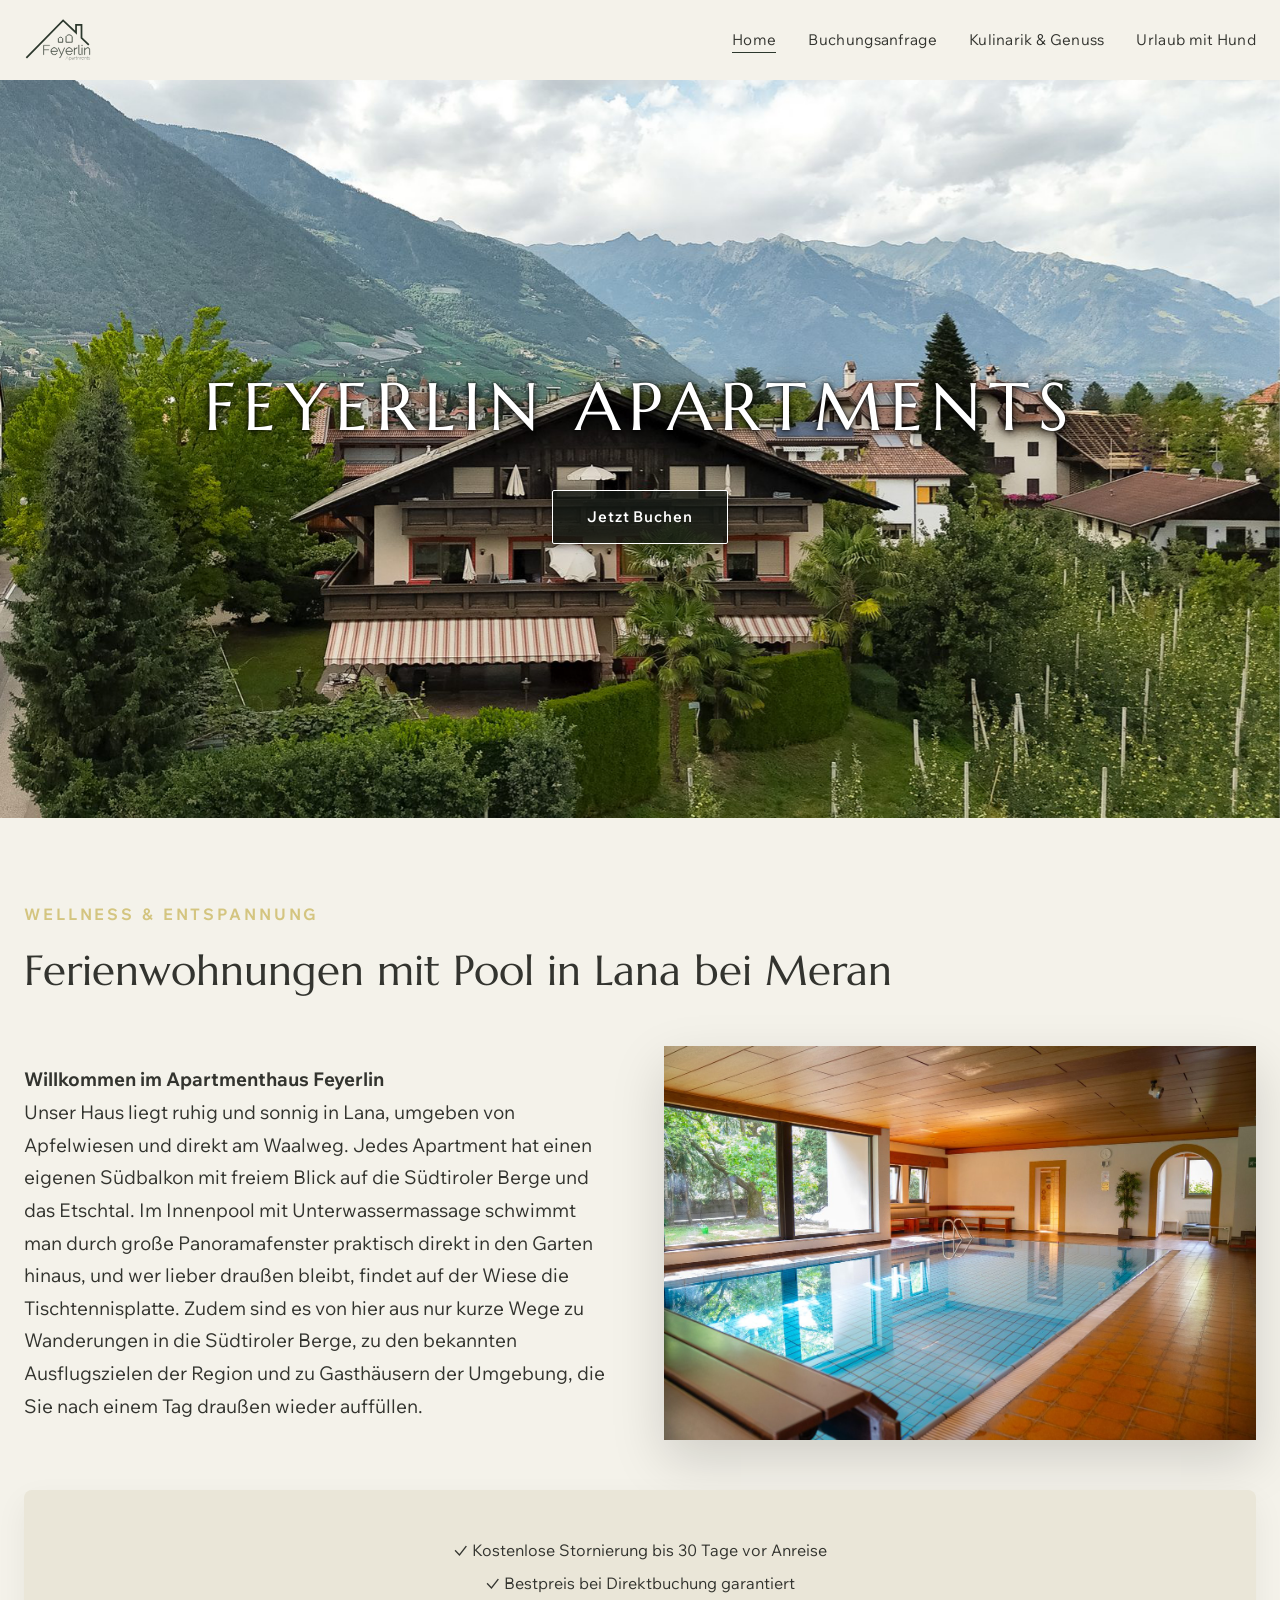
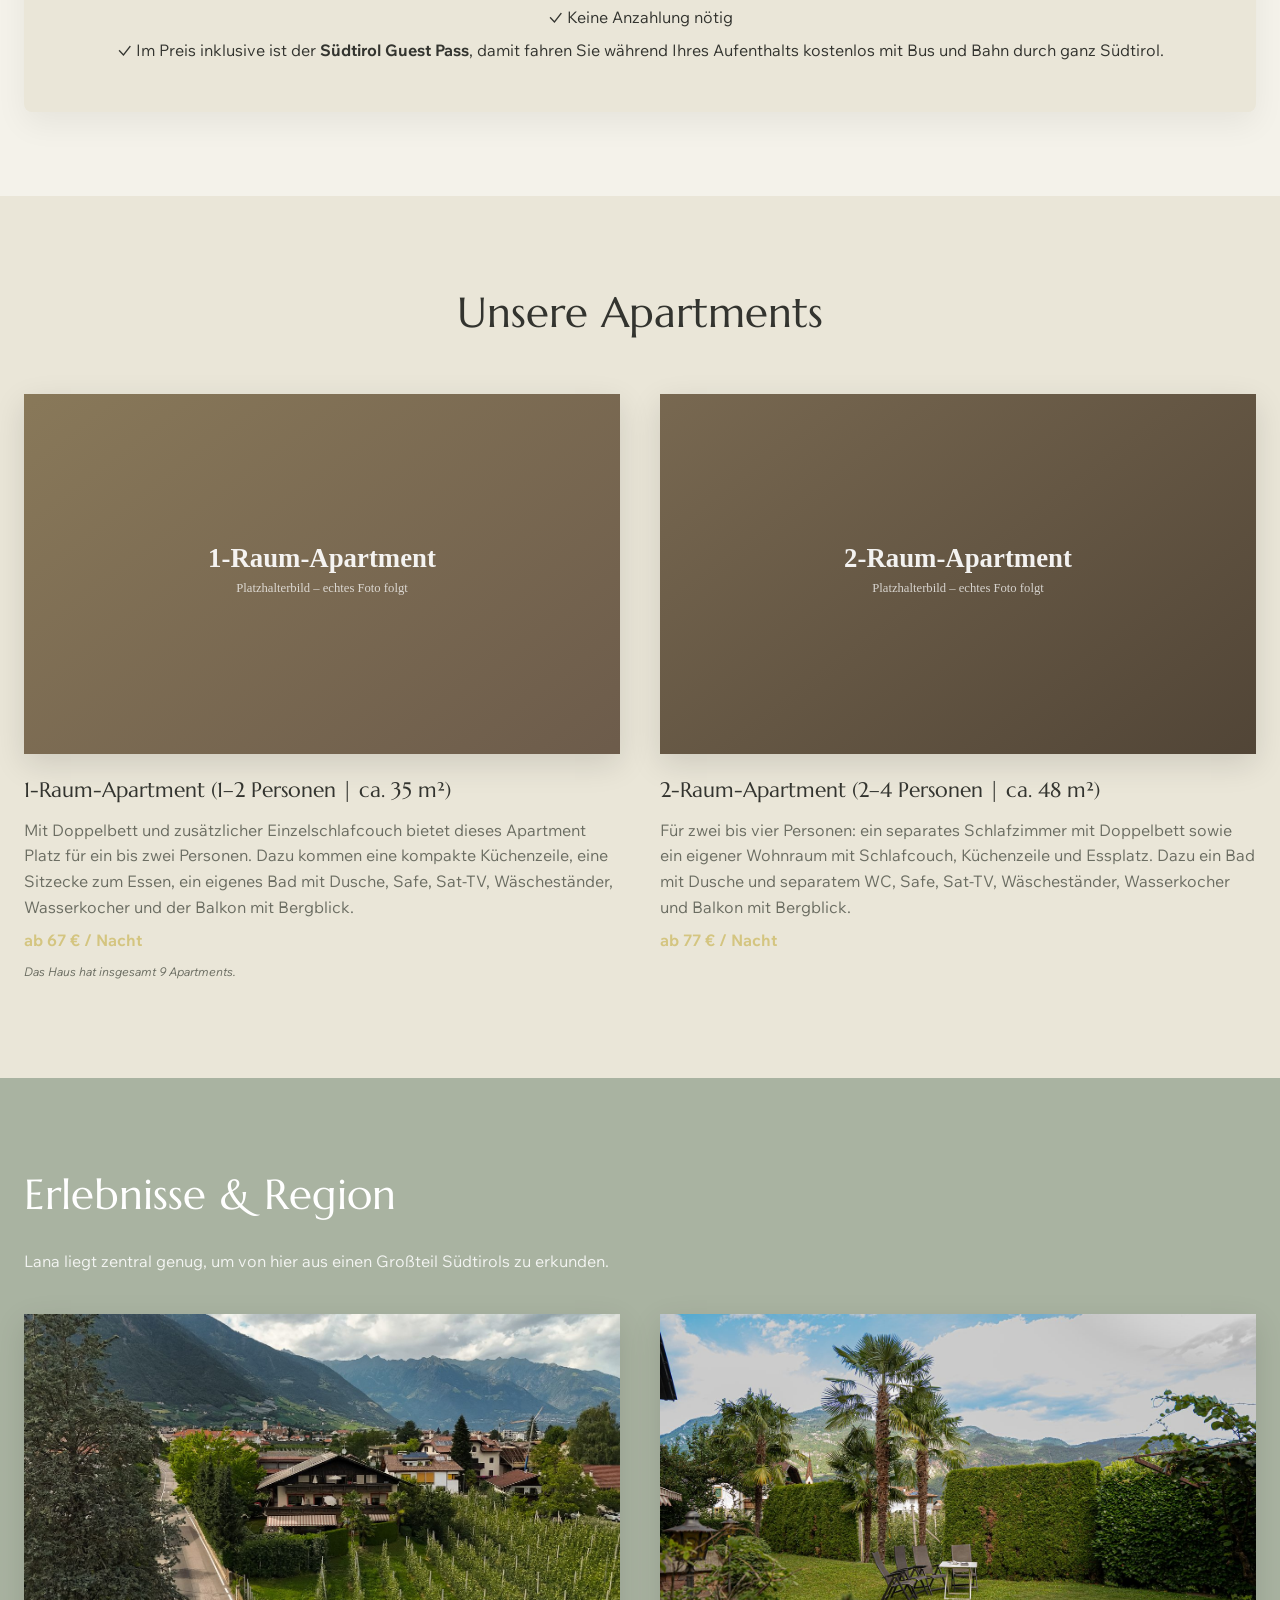
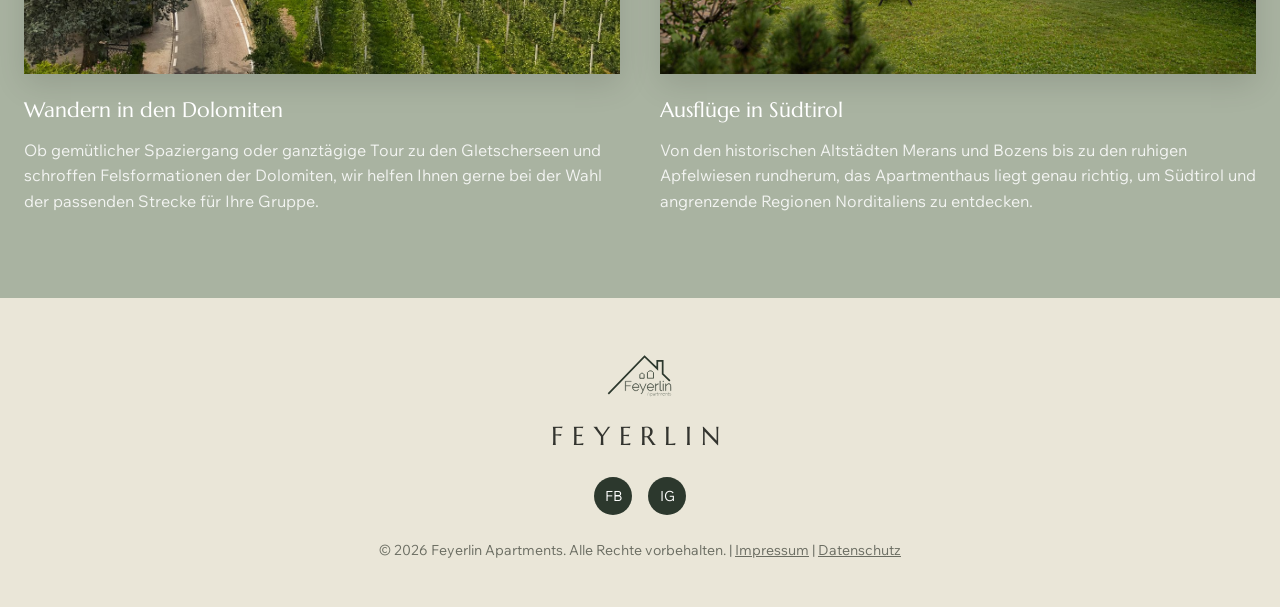
==== commit c05f6aaf: "designer-review auf den Stand von main zuruecksetzen Der eigenstaendige dunkle Farb-Fork war ein Mis" ====
--- a/index.html
+++ b/index.html
@@ -9,20 +9,19 @@
 <meta name="description" content="Feyerlin Apartments in Lana bei Meran: 9 Ferienwohnungen mit Hallenbad, Südbalkon und Bergblick, mitten im Etschtal.">
 <link rel="preconnect" href="https://fonts.googleapis.com">
 <link rel="preconnect" href="https://fonts.gstatic.com" crossorigin>
-<link href="https://fonts.googleapis.com/css2?family=Marcellus&family=Wix+Madefor+Text:wght@400;500;600&display=swap" rel="stylesheet">
+<link href="https://fonts.googleapis.com/css2?family=Marcellus&family=Wix+Madefor+Text:wght@400;500;600&display=optional" rel="stylesheet">
 <link rel="stylesheet" href="css/style.css">
 </head>
 <body>
 
 <header class="site-header">
-<a href="index.html" class="logo">
-<img src="images/logo-light.svg" alt="Feyerlin Apartments">
+<a href="index.html" class="logo" aria-label="Feyerlin Apartments">
+<img src="images/logo.svg" alt="Feyerlin Apartments">
 </a>
 <button class="nav-toggle" aria-label="Menü öffnen">&#9776;</button>
 <nav class="main-nav">
 <ul>
 <li><a href="index.html" class="active">Home</a></li>
-<li><a href="impressum.html">Impressum</a></li>
 <li><a href="buchungsanfrage.html">Buchungsanfrage</a></li>
 <li><a href="kulinarik.html">Kulinarik &amp; Genuss</a></li>
 <li><a href="urlaub-mit-hund.html">Urlaub mit Hund</a></li>
@@ -31,7 +30,9 @@
 </header>
 
 <section class="hero">
+<div class="hero-media">
 <img src="images/hero-mountains.jpg" alt="Bergpanorama bei Lana">
+</div>
 <div class="hero-content">
 <h1>Feyerlin Apartments</h1>
 <a href="buchungsanfrage.html" class="btn">Jetzt Buchen</a>
@@ -45,36 +46,20 @@
 </div>
 <div class="container two-col">
 <div class="reveal">
-<p><strong>Willkommen im Apartmenthaus Feyerlin</strong><br>
-Unser Haus liegt ruhig und sonnig in Lana, umgeben von Apfelwiesen und direkt am Waalweg. Jedes Apartment hat einen eigenen Südbalkon mit freiem Blick auf die Südtiroler Berge und das Etschtal. Der Innenpool mit Unterwassermassage liegt direkt hinter großen Panoramafenstern mit Blick in den Garten, und wer lieber draußen bleibt, findet auf der Wiese die Tischtennisplatte. Zudem sind es von hier aus nur kurze Wege zu Wanderungen in die Südtiroler Berge, zu den bekannten Ausflugszielen der Region und zu urigen Gasthäusern der Umgebung.</p>
+<p class="welcome-text"><strong>Willkommen im Apartmenthaus Feyerlin</strong><br>
+Unser Haus liegt ruhig und sonnig in Lana, umgeben von Apfelwiesen und direkt am Waalweg. Jedes Apartment hat einen eigenen Südbalkon mit freiem Blick auf die Südtiroler Berge und das Etschtal. Im Innenpool mit Unterwassermassage schwimmt man durch große Panoramafenster praktisch direkt in den Garten hinaus, und wer lieber draußen bleibt, findet auf der Wiese die Tischtennisplatte. Zudem sind es von hier aus nur kurze Wege zu Wanderungen in die Südtiroler Berge, zu den bekannten Ausflugszielen der Region und zu Gasthäusern der Umgebung, die Sie nach einem Tag draußen wieder auffüllen.</p>
 </div>
 <div class="reveal">
 <img src="images/pool.jpg" alt="Pool des Apartmenthauses Feyerlin">
 </div>
 </div>
+<div class="container">
+<div class="callout-box reveal">
+<p>&#10003; Kostenlose Stornierung bis 30 Tage vor Anreise</p>
+<p>&#10003; Bestpreis bei Direktbuchung garantiert</p>
+<p>&#10003; Keine Anzahlung nötig</p>
+<p>&#10003; Im Preis inklusive ist der <strong>Südtirol Guest Pass</strong>, damit fahren Sie während Ihres Aufenthalts kostenlos mit Bus und Bahn durch ganz Südtirol.</p>
 </div>
-</section>
-
-<section class="benefits-band reveal">
-<div class="container">
-<ul class="benefits-grid">
-<li>
-<span class="benefit-icon" aria-hidden="true"><svg viewBox="0 0 24 24" fill="none" xmlns="http://www.w3.org/2000/svg"><rect x="3" y="5" width="18" height="16" rx="2" stroke="currentColor" stroke-width="1.4"/><path d="M3 9.5H21" stroke="currentColor" stroke-width="1.4"/><path d="M8 3V6.5M16 3V6.5" stroke="currentColor" stroke-width="1.4" stroke-linecap="round"/><circle cx="16.5" cy="16.5" r="3.4" stroke="currentColor" stroke-width="1.3"/><path d="M15.1 15.1l2.8 2.8M17.9 15.1l-2.8 2.8" stroke="currentColor" stroke-width="1.3" stroke-linecap="round"/></svg></span>
-<p>Kostenlose Stornierung <strong>bis zu 30 Tagen</strong> vor Anreise</p>
-</li>
-<li>
-<span class="benefit-icon" aria-hidden="true"><svg viewBox="0 0 24 24" fill="none" xmlns="http://www.w3.org/2000/svg"><rect x="2.5" y="7" width="14" height="10" rx="1.5" stroke="currentColor" stroke-width="1.3"/><circle cx="9.5" cy="12" r="2.4" stroke="currentColor" stroke-width="1.3"/><path d="M14 15.5c2.4 1 5.5 1.3 7.3-.4 1.9-1.8 1-5.8-1.5-7.4-2.1-1.3-5-1.1-6.8.4" stroke="currentColor" stroke-width="1.3" stroke-linecap="round"/></svg></span>
-<p><strong>Bestpreis</strong> bei Direktbuchung garantiert</p>
-</li>
-<li>
-<span class="benefit-icon" aria-hidden="true"><svg viewBox="0 0 24 24" fill="none" xmlns="http://www.w3.org/2000/svg"><path d="M3 15c2-3.5 4.8-5 8-3l7 2.3c1 .3 1 1.7 0 2-.6.2-1.3.1-1.9-.1L11 14.3" stroke="currentColor" stroke-width="1.4" stroke-linecap="round" stroke-linejoin="round"/><circle cx="15.5" cy="7" r="3.2" stroke="currentColor" stroke-width="1.3"/></svg></span>
-<p><strong>Keine Anzahlung</strong> nötig</p>
-</li>
-<li>
-<span class="benefit-icon" aria-hidden="true"><svg viewBox="0 0 24 24" fill="none" xmlns="http://www.w3.org/2000/svg"><path d="M12 2c-4 3.5-6 6.7-6 10a6 6 0 0012 0c0-3.3-2-6.5-6-10Z" stroke="currentColor" stroke-width="1.4" stroke-linejoin="round"/><rect x="8.5" y="12.5" width="7" height="4" rx="1" stroke="currentColor" stroke-width="1.2"/><circle cx="10" cy="18" r="0.9" fill="currentColor"/><circle cx="14" cy="18" r="0.9" fill="currentColor"/></svg></span>
-<p><strong>Südtirol Guest Pass</strong> inklusive<br><span class="benefits-note">Bus &amp; Bahn kostenlos in ganz Südtirol</span></p>
-</li>
-</ul>
 </div>
 </section>
 
@@ -85,33 +70,17 @@
 <div class="card reveal">
 <div class="card-img-wrap"><img src="images/apartment-1raum.svg" alt="1-Raum-Apartment"></div>
 <h3>1-Raum-Apartment (1&ndash;2 Personen | ca. 35 m&sup2;)</h3>
-<ul class="feature-list">
-<li>Doppelbett + Einzelschlafcouch</li>
-<li>Küchenzeile</li>
-<li>Sitzecke</li>
-<li>Bad mit Dusche</li>
-<li>Safe</li>
-<li>Sat-TV</li>
-<li>Balkon mit Bergblick</li>
-</ul>
+<p>Mit Doppelbett und zusätzlicher Einzelschlafcouch bietet dieses Apartment Platz für ein bis zwei Personen. Dazu kommen eine kompakte Küchenzeile, eine Sitzecke zum Essen, ein eigenes Bad mit Dusche, Safe, Sat-TV, Wäscheständer, Wasserkocher und der Balkon mit Bergblick.</p>
 <p class="price">ab 67 &euro; / Nacht</p>
 </div>
 <div class="card reveal">
 <div class="card-img-wrap"><img src="images/apartment-2raum.svg" alt="2-Raum-Apartment"></div>
 <h3>2-Raum-Apartment (2&ndash;4 Personen | ca. 48 m&sup2;)</h3>
-<ul class="feature-list">
-<li>Separates Schlafzimmer</li>
-<li>Wohnraum mit Schlafcouch</li>
-<li>Küchenzeile + Essplatz</li>
-<li>Bad mit Dusche + separates WC</li>
-<li>Safe</li>
-<li>Sat-TV</li>
-<li>Balkon mit Bergblick</li>
-</ul>
-<p class="price">Preis auf Anfrage</p>
+<p>Für zwei bis vier Personen: ein separates Schlafzimmer mit Doppelbett sowie ein eigener Wohnraum mit Schlafcouch, Küchenzeile und Essplatz. Dazu ein Bad mit Dusche und separatem WC, Safe, Sat-TV, Wäscheständer, Wasserkocher und Balkon mit Bergblick.</p>
+<p class="price">ab 77 &euro; / Nacht</p>
 </div>
 </div>
-<p class="placeholder-note">Das Haus hat insgesamt 9 Apartments. Sobald reale Fotos und Beschreibungen aller Einheiten vorliegen, ergänzen wir die restlichen Kategorien hier.</p>
+<p class="placeholder-note">Das Haus hat insgesamt 9 Apartments.</p>
 </div>
 </section>
 
@@ -135,17 +104,13 @@
 </section>
 
 <footer class="site-footer">
-<a href="index.html" class="logo">
-<img src="images/logo-light.svg" alt="Feyerlin Apartments">
+<a href="index.html" class="logo" aria-label="Feyerlin Apartments">
+<img src="images/logo.svg" alt="Feyerlin Apartments">
 </a>
 <div class="brand-word">FEYERLIN</div>
 <div class="social-links">
 <a href="#" aria-label="Facebook">FB</a>
 <a href="#" aria-label="Instagram">IG</a>
-<a href="#" aria-label="YouTube">YT</a>
-<a href="#" aria-label="X">X</a>
-<a href="#" aria-label="LinkedIn">in</a>
-<a href="#" aria-label="TikTok">TT</a>
 </div>
 <p class="fine-print">&copy; 2026 Feyerlin Apartments. Alle Rechte vorbehalten. | <a href="impressum.html">Impressum</a> | <a href="impressum.html">Datenschutz</a></p>
 </footer>
--- a/css/style.css
+++ b/css/style.css
@@ -2,22 +2,25 @@
 
 :root {
 /* Website-Branding-Kit (aus Wix übernommen) */
---color-dark: #52705d;
---color-dark-2: #435c4c;
---color-cream: #1e2620;
---color-cream-2: #262f28;
---color-sage: #3a4d3f;
---color-sage-2: #47604d;
---color-tan: #d9bb84;
---color-text: #e6ece5;
---color-muted: #9fb2a4;
---color-input-bg: #262f28;
---color-input-border: #44543f;
+color-scheme: light;
+--color-dark: #2c382d;
+--color-dark-2: #1f2a20;
+--color-cream: #f4f2ea;
+--color-cream-2: #eae6d8;
+--color-sage: #a9b3a1;
+--color-sage-2: #96a08d;
+--color-tan: #d4c580;
+--color-text: #33342f;
+--color-muted: #6b6d62;
+--color-input-bg: #ffffff;
+--color-input-border: #c9c4b4;
+--color-accent: #2c382d;
 --font-heading: "Marcellus", Georgia, "Times New Roman", serif;
 --font-body: "Wix Madefor Text", "Helvetica Neue", Arial, sans-serif;
---max-width: 1180px;
+--max-width: 1360px;
 --radius-img: 0px;
 }
+
 
 * { box-sizing: border-box; }
 
@@ -47,7 +50,7 @@
 align-items: center;
 justify-content: space-between;
 padding: 18px 24px;
-background: rgba(30, 38, 32, 0.9);
+background: rgba(244, 242, 234, 0.9);
 backdrop-filter: blur(8px);
 -webkit-backdrop-filter: blur(8px);
 position: sticky;
@@ -69,7 +72,7 @@
 font-weight: bold;
 font-size: 1.1rem;
 text-decoration: none;
-color: var(--color-text);
+color: var(--color-accent);
 }
 
 .logo img { height: 44px; width: auto; display: block; transition: transform 0.3s ease; }
@@ -81,7 +84,7 @@
 border: none;
 font-size: 1.6rem;
 cursor: pointer;
-color: var(--color-dark);
+color: var(--color-accent);
 }
 
 nav.main-nav ul {
@@ -109,7 +112,7 @@
 bottom: 0;
 width: 100%;
 height: 1px;
-background: var(--color-dark);
+background: var(--color-accent);
 transform: scaleX(0);
 transform-origin: right;
 transition: transform 0.3s ease;
@@ -150,7 +153,13 @@
 justify-content: center;
 text-align: center;
 color: #fff;
+}
+
+.hero-media {
+position: absolute;
+inset: 0;
 overflow: hidden;
+z-index: 0;
 }
 
 .hero img {
@@ -161,19 +170,15 @@
 object-fit: cover;
 z-index: 0;
 animation: hero-zoom 18s ease-in-out infinite alternate;
+will-change: transform;
+backface-visibility: hidden;
+-webkit-backface-visibility: hidden;
+-webkit-transform: translateZ(0);
 }
 
 @keyframes hero-zoom {
-from { transform: scale(1); }
-to { transform: scale(1.08); }
-}
-
-.hero::after {
-content: "";
-position: absolute;
-inset: 0;
-background: linear-gradient(180deg, rgba(20,26,20,0.35), rgba(20,26,20,0.55));
-z-index: 1;
+from { transform: scale(1) translateZ(0); }
+to { transform: scale(1.08) translateZ(0); }
 }
 
 .hero-content {
@@ -181,6 +186,11 @@
 z-index: 2;
 padding: 0 20px;
 animation: hero-fade-up 1.1s ease both;
+transform: translateZ(0);
+backface-visibility: hidden;
+-webkit-backface-visibility: hidden;
+-webkit-transform: translateZ(0);
+isolation: isolate;
 }
 
 @keyframes hero-fade-up {
@@ -195,6 +205,7 @@
 letter-spacing: 0.12em;
 margin: 0 0 28px;
 text-transform: uppercase;
+text-shadow: 0 2px 26px rgba(0,0,0,0.75), 0 2px 8px rgba(0,0,0,0.85), 0 0 3px rgba(0,0,0,0.9);
 }
 
 @media (prefers-reduced-motion: reduce) {
@@ -223,16 +234,22 @@
 box-shadow: 0 10px 24px rgba(0,0,0,0.18);
 }
 
+.hero .btn {
+background: rgba(20,26,20,0.8);
+border-color: #fff;
+font-weight: 600;
+box-shadow: 0 3px 10px rgba(0,0,0,0.3);
+}
+
 .btn-solid {
-background: var(--color-tan);
-border-color: var(--color-tan);
-color: var(--color-cream);
+background: var(--color-dark);
+border-color: var(--color-dark);
+color: #fff;
 }
 .btn-solid:hover {
-background: #c9a86a;
-border-color: #c9a86a;
-color: var(--color-cream);
-box-shadow: 0 10px 24px rgba(0,0,0,0.35);
+background: var(--color-dark-2);
+color: #fff;
+box-shadow: 0 10px 24px rgba(31,42,32,0.35);
 }
 
 /* Section layout */
@@ -267,6 +284,11 @@
 align-items: center;
 }
 
+.welcome-text {
+font-size: 1.2rem;
+line-height: 1.7;
+}
+
 .two-col img {
 border-radius: var(--radius-img);
 box-shadow: 0 20px 50px rgba(0,0,0,0.15);
@@ -308,14 +330,17 @@
 margin-top: 24px;
 }
 
-.culinary-list-grid h3 { font-family: var(--font-heading); font-weight: 400; font-size: 1.25rem; margin: 0 0 14px; }
-.culinary-list-grid ul { list-style: none; padding: 0; margin: 0; line-height: 2; }
-.culinary-list-grid ul a { text-decoration: none; font-size: 0.95rem; }
-.culinary-list-grid ul a:hover { text-decoration: underline; }
+.culinary-list-grid > div { border-top: 2px solid var(--color-accent); padding-top: 18px; }
+.culinary-list-grid h3 { font-family: var(--font-heading); font-weight: 400; margin: 0 0 14px; }
+.culinary-list-grid ul { list-style: none; padding: 0; margin: 0 0 16px; line-height: 2; border-bottom: 1px solid var(--color-sage-2); padding-bottom: 16px; }
 
 @media (max-width: 820px) {
 .card-grid, .card-grid-3 { grid-template-columns: 1fr; }
 .culinary-list-grid { grid-template-columns: repeat(2, 1fr); }
+}
+
+@media (max-width: 480px) {
+.culinary-list-grid { grid-template-columns: 1fr; }
 }
 
 .card { transition: transform 0.35s ease; }
@@ -342,140 +367,21 @@
 .card p { color: var(--color-muted); margin: 0; }
 .card .price { font-weight: bold; color: var(--color-tan); margin-top: 8px; }
 
-.benefits-band {
-background: var(--color-sage-2);
-padding: 64px 0;
-}
-.benefits-grid {
-list-style: none;
-margin: 0;
-padding: 0;
-display: grid;
-grid-template-columns: repeat(2, 1fr);
-gap: 48px 40px;
+.card-map { margin-top: 16px; border-radius: 6px; overflow: hidden; box-shadow: 0 8px 20px rgba(0,0,0,0.1); }
+.card-map iframe { display: block; }
+
+.callout-box {
+background: var(--color-cream-2);
+border-radius: 8px;
+padding: 40px;
 text-align: center;
-}
-.benefits-grid li {
-display: flex;
-flex-direction: column;
-align-items: center;
-}
-.benefits-grid .benefit-icon {
-width: 56px;
-height: 56px;
-margin-bottom: 18px;
+margin-top: 48px;
 color: var(--color-text);
-}
-.benefits-grid .benefit-icon svg { width: 100%; height: 100%; }
-.benefits-grid p {
-margin: 0;
-font-size: 1.05rem;
-color: var(--color-text);
-max-width: 320px;
-}
-.benefits-note {
-display: inline-block;
-margin-top: 4px;
-font-size: 0.85rem;
-color: var(--color-muted);
-}
-@media (max-width: 600px) {
-.benefits-grid { grid-template-columns: 1fr; }
-}
-
-/* Feature-Liste (Apartments) — Stichworte statt Fliesstext */
-.feature-list {
-list-style: none;
-margin: 0;
-padding: 0;
-display: flex;
-flex-wrap: wrap;
-gap: 8px 10px;
-}
-.feature-list li {
-font-size: 0.85rem;
-padding: 5px 12px;
-border: 1px solid var(--color-input-border);
-border-radius: 999px;
-color: var(--color-muted);
-}
-
-/* Amenity-Grid (Inklusivleistungen) */
-.amenity-grid {
-list-style: none;
-margin: 20px 0 0;
-padding: 0;
-display: grid;
-grid-template-columns: repeat(2, 1fr);
-gap: 14px 28px;
-}
-.amenity-grid li {
-display: flex;
-align-items: center;
-gap: 10px;
-color: var(--color-text);
-}
-.amenity-grid li::before {
-content: "\2713";
-flex-shrink: 0;
-width: 24px;
-height: 24px;
-border-radius: 50%;
-background: var(--color-sage-2);
-color: var(--color-text);
-font-size: 0.75rem;
-display: flex;
-align-items: center;
-justify-content: center;
-}
-@media (max-width: 600px) {
-.amenity-grid { grid-template-columns: 1fr; }
-}
-
-/* Seiten-Hero mit Hintergrundbild + dunklem Fade (Kulinarik etc.) */
-.page-hero {
-position: relative;
-min-height: 46vh;
-display: flex;
-align-items: center;
-overflow: hidden;
-color: #fff;
-}
-.page-hero img {
-position: absolute;
-inset: 0;
-width: 100%;
-height: 100%;
-object-fit: cover;
-z-index: 0;
-}
-.page-hero::after {
-content: "";
-position: absolute;
-inset: 0;
-background: linear-gradient(180deg, rgba(10,14,10,0.35), rgba(10,14,10,0.8));
-z-index: 1;
-}
-.page-hero .container { position: relative; z-index: 2; }
-.page-hero .section-eyebrow { color: var(--color-tan); }
-.page-hero .section-lead { color: rgba(255,255,255,0.9); }
-
-/* Route-Button (statt eingebetteter Karte) */
-.btn-route {
-display: inline-flex;
-align-items: center;
-gap: 8px;
-margin-top: 16px;
-padding: 10px 20px;
-font-size: 0.85rem;
-letter-spacing: 0.04em;
-border-radius: 999px;
-border: 1px solid var(--color-tan);
-color: var(--color-tan);
-text-decoration: none;
-transition: background 0.25s ease, color 0.25s ease;
-}
-.btn-route:hover { background: var(--color-tan); color: var(--color-cream); }
+box-shadow: 0 12px 32px rgba(0,0,0,0.06);
+transition: transform 0.35s ease, box-shadow 0.35s ease;
+}
+.callout-box:hover { transform: translateY(-4px); box-shadow: 0 16px 36px rgba(0,0,0,0.09); }
+.callout-box p { margin: 8px 0; }
 
 .section-alt { background: var(--color-sage); color: #fff; }
 .section-alt .section-lead { color: rgba(255,255,255,0.85); }
@@ -521,7 +427,7 @@
 display: grid;
 grid-template-columns: 1fr 1fr;
 gap: 24px;
-max-width: 900px;
+max-width: 1040px;
 margin: 0 auto;
 }
 
@@ -555,7 +461,7 @@
 .field textarea:focus,
 .field select:focus {
 outline: none;
-border-color: var(--color-dark);
+border-color: var(--color-accent);
 box-shadow: 0 0 0 3px rgba(47,59,48,0.12);
 }
 
@@ -563,6 +469,25 @@
 
 /* Date range picker (Flatpickr) */
 .date-field-wrap { position: relative; }
+
+.stay-warning {
+margin: 10px 0 0;
+padding: 10px 14px;
+background: #fbf2df;
+border: 1px solid #e8d6a8;
+border-radius: 4px;
+color: #8a6a1f;
+font-size: 0.88rem;
+}
+
+.apartment-price { font-weight: 600; color: var(--color-text); }
+.apartment-price-note {
+display: block;
+font-weight: 400;
+font-size: 0.82rem;
+color: var(--color-muted);
+margin-top: 2px;
+}
 
 .date-input {
 width: 100%;
@@ -578,10 +503,10 @@
 }
 .date-input:focus {
 outline: none;
-border-color: var(--color-dark);
-box-shadow: 0 0 0 3px rgba(111,137,148,0.25);
-}
-.date-input::placeholder { color: var(--color-muted); }
+border-color: var(--color-accent);
+box-shadow: 0 0 0 3px rgba(47,59,48,0.12);
+}
+.date-input::placeholder { color: #9a9686; }
 
 .date-icon {
 position: absolute;
@@ -652,7 +577,7 @@
 max-width: 100%;
 }
 .apartment-choice:hover {
-border-color: var(--color-dark);
+border-color: var(--color-accent);
 box-shadow: 0 10px 24px rgba(0,0,0,0.08);
 transform: translateY(-3px);
 }
@@ -682,8 +607,51 @@
 #form-status.err { display: block; background: #f2dede; color: #a94442; }
 
 .legal-content h2 { font-family: var(--font-heading); font-weight: 400; margin-top: 40px; }
-.legal-content p { color: var(--color-muted); max-width: 800px; }
-.legal-content ul { max-width: 800px; }
+
+.price-table-wrap { max-width: 920px; overflow-x: auto; }
+.price-table { width: 100%; border-collapse: collapse; font-size: 0.95rem; }
+.price-table th, .price-table td { text-align: left; padding: 12px 16px; border-bottom: 1px solid var(--color-cream-2); white-space: nowrap; }
+.price-table th { font-family: var(--font-body); font-weight: 600; color: var(--color-text); border-bottom: 2px solid var(--color-accent); }
+.price-table td { color: var(--color-muted); }
+.price-table td:first-child { color: var(--color-text); }
+.price-table tbody tr:hover { background: rgba(0,0,0,0.03); }
+.price-tag {
+display: inline-block;
+margin-left: 8px;
+padding: 2px 10px;
+font-size: 0.72rem;
+letter-spacing: 0.06em;
+text-transform: uppercase;
+background: var(--color-sage);
+color: var(--color-dark);
+border-radius: 2px;
+}
+.legal-content p { color: var(--color-muted); max-width: 920px; }
+.legal-content ul { max-width: 920px; color: var(--color-muted); padding-left: 20px; }
+.legal-content h3 {
+text-transform: uppercase;
+letter-spacing: 0.1em;
+font-size: 0.85rem;
+font-weight: 700;
+font-family: var(--font-body);
+color: var(--color-text);
+margin: 32px 0 10px;
+}
+.legal-content hr {
+max-width: 920px;
+margin: 40px 0;
+border: none;
+border-top: 1px solid var(--color-cream-2);
+}
+.legal-box {
+max-width: 920px;
+margin-top: 8px;
+padding: 32px;
+border: 1px solid var(--color-cream-2);
+border-radius: 4px;
+}
+.legal-box h2 { margin-top: 0; }
+.legal-box p:last-child { margin-bottom: 0; }
 
 .placeholder-note {
 display: inline-block;
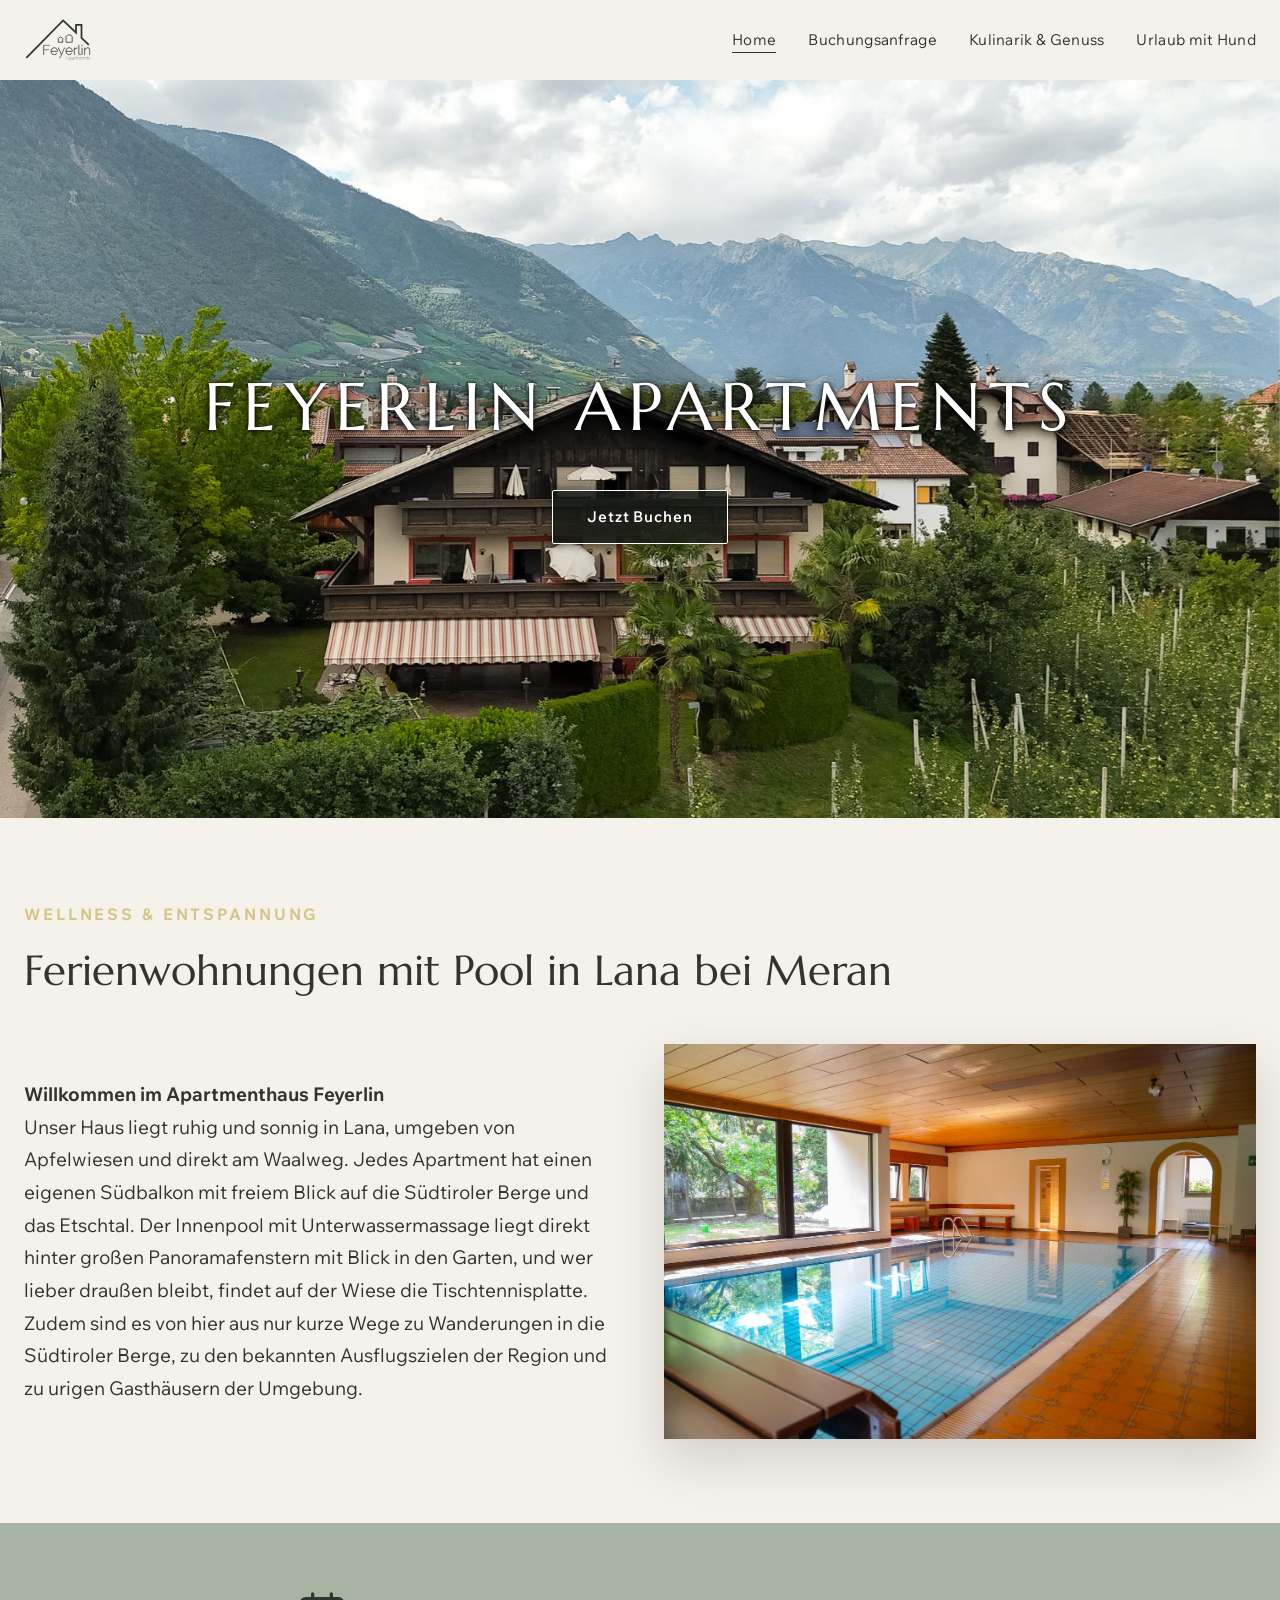
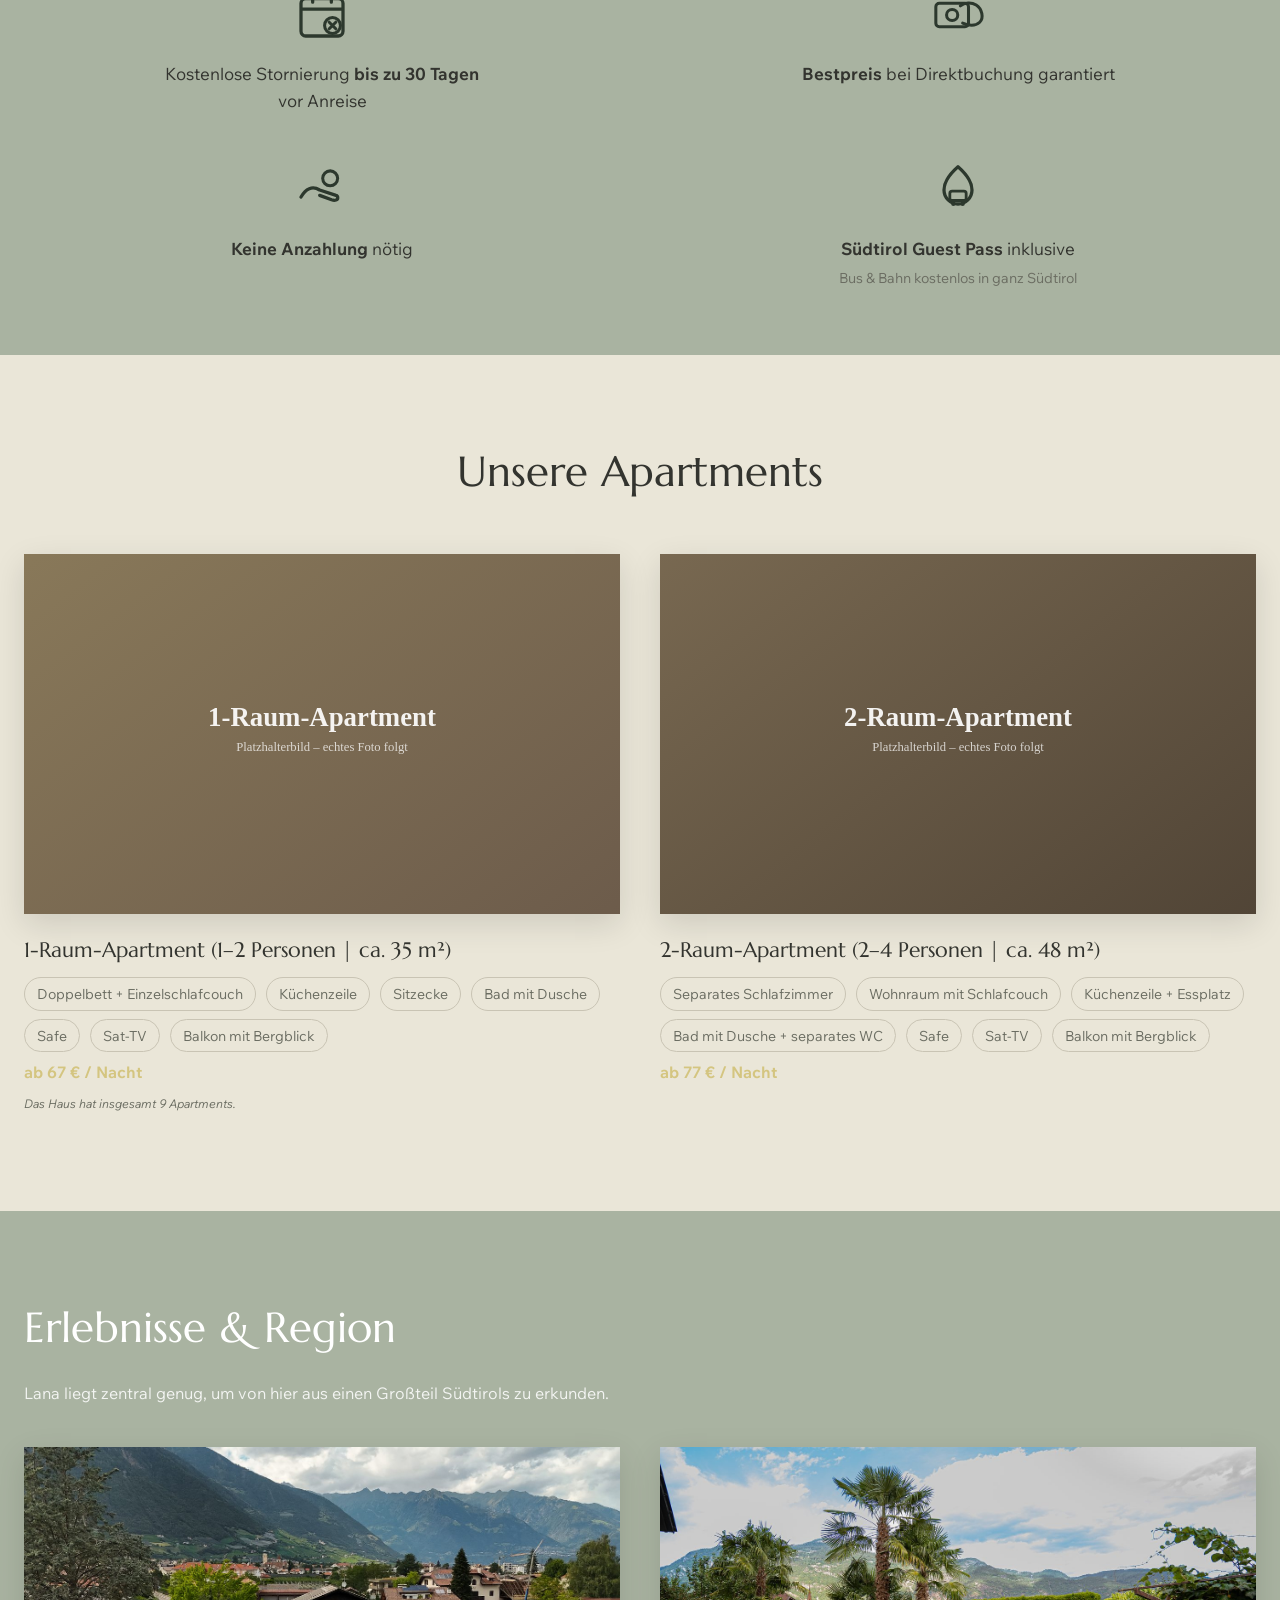
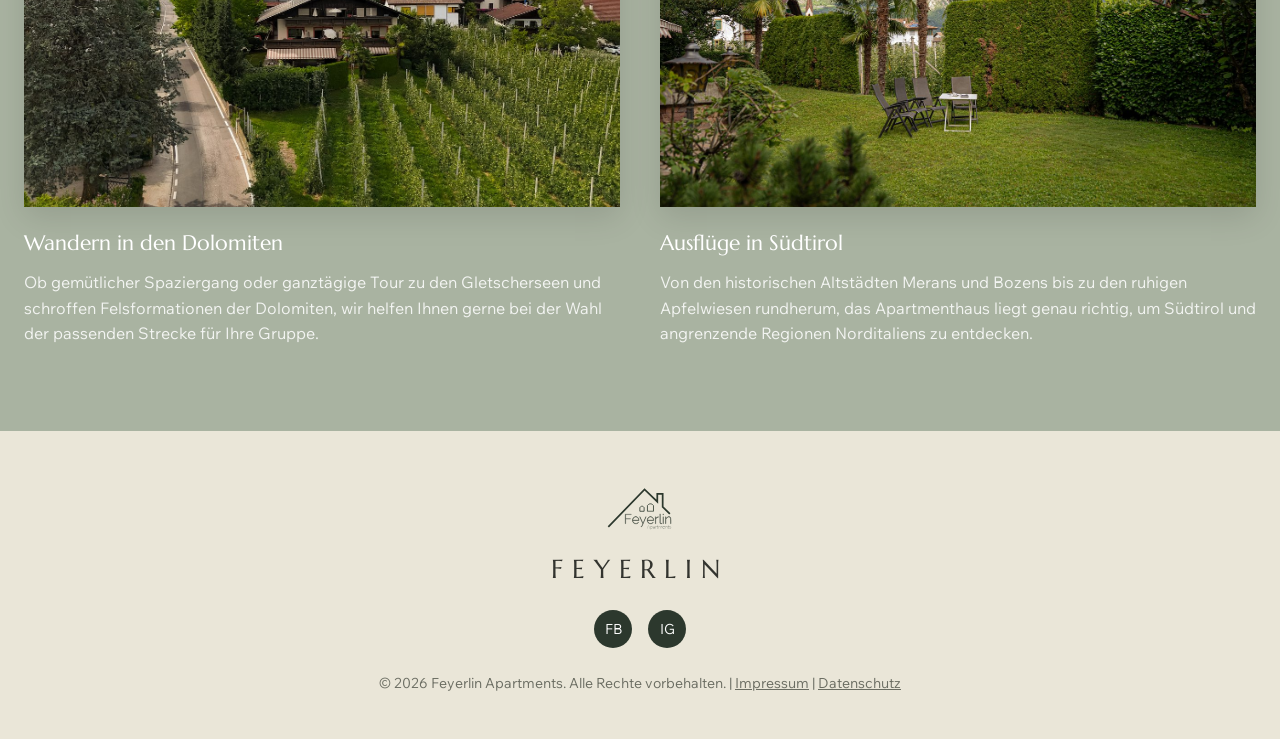
==== commit f90d865b: "Feedback der Freundin auf Basis von main neu umsetzen (helles Design) Gleiche inhaltlichen Vorschlae" ====
--- a/index.html
+++ b/index.html
@@ -47,19 +47,35 @@
 <div class="container two-col">
 <div class="reveal">
 <p class="welcome-text"><strong>Willkommen im Apartmenthaus Feyerlin</strong><br>
-Unser Haus liegt ruhig und sonnig in Lana, umgeben von Apfelwiesen und direkt am Waalweg. Jedes Apartment hat einen eigenen Südbalkon mit freiem Blick auf die Südtiroler Berge und das Etschtal. Im Innenpool mit Unterwassermassage schwimmt man durch große Panoramafenster praktisch direkt in den Garten hinaus, und wer lieber draußen bleibt, findet auf der Wiese die Tischtennisplatte. Zudem sind es von hier aus nur kurze Wege zu Wanderungen in die Südtiroler Berge, zu den bekannten Ausflugszielen der Region und zu Gasthäusern der Umgebung, die Sie nach einem Tag draußen wieder auffüllen.</p>
+Unser Haus liegt ruhig und sonnig in Lana, umgeben von Apfelwiesen und direkt am Waalweg. Jedes Apartment hat einen eigenen Südbalkon mit freiem Blick auf die Südtiroler Berge und das Etschtal. Der Innenpool mit Unterwassermassage liegt direkt hinter großen Panoramafenstern mit Blick in den Garten, und wer lieber draußen bleibt, findet auf der Wiese die Tischtennisplatte. Zudem sind es von hier aus nur kurze Wege zu Wanderungen in die Südtiroler Berge, zu den bekannten Ausflugszielen der Region und zu urigen Gasthäusern der Umgebung.</p>
 </div>
 <div class="reveal">
 <img src="images/pool.jpg" alt="Pool des Apartmenthauses Feyerlin">
 </div>
 </div>
+</div>
+</section>
+
+<section class="benefits-band reveal">
 <div class="container">
-<div class="callout-box reveal">
-<p>&#10003; Kostenlose Stornierung bis 30 Tage vor Anreise</p>
-<p>&#10003; Bestpreis bei Direktbuchung garantiert</p>
-<p>&#10003; Keine Anzahlung nötig</p>
-<p>&#10003; Im Preis inklusive ist der <strong>Südtirol Guest Pass</strong>, damit fahren Sie während Ihres Aufenthalts kostenlos mit Bus und Bahn durch ganz Südtirol.</p>
-</div>
+<ul class="benefits-grid">
+<li>
+<span class="benefit-icon" aria-hidden="true"><svg viewBox="0 0 24 24" fill="none" xmlns="http://www.w3.org/2000/svg"><rect x="3" y="5" width="18" height="16" rx="2" stroke="currentColor" stroke-width="1.4"/><path d="M3 9.5H21" stroke="currentColor" stroke-width="1.4"/><path d="M8 3V6.5M16 3V6.5" stroke="currentColor" stroke-width="1.4" stroke-linecap="round"/><circle cx="16.5" cy="16.5" r="3.4" stroke="currentColor" stroke-width="1.3"/><path d="M15.1 15.1l2.8 2.8M17.9 15.1l-2.8 2.8" stroke="currentColor" stroke-width="1.3" stroke-linecap="round"/></svg></span>
+<p>Kostenlose Stornierung <strong>bis zu 30 Tagen</strong> vor Anreise</p>
+</li>
+<li>
+<span class="benefit-icon" aria-hidden="true"><svg viewBox="0 0 24 24" fill="none" xmlns="http://www.w3.org/2000/svg"><rect x="2.5" y="7" width="14" height="10" rx="1.5" stroke="currentColor" stroke-width="1.3"/><circle cx="9.5" cy="12" r="2.4" stroke="currentColor" stroke-width="1.3"/><path d="M14 15.5c2.4 1 5.5 1.3 7.3-.4 1.9-1.8 1-5.8-1.5-7.4-2.1-1.3-5-1.1-6.8.4" stroke="currentColor" stroke-width="1.3" stroke-linecap="round"/></svg></span>
+<p><strong>Bestpreis</strong> bei Direktbuchung garantiert</p>
+</li>
+<li>
+<span class="benefit-icon" aria-hidden="true"><svg viewBox="0 0 24 24" fill="none" xmlns="http://www.w3.org/2000/svg"><path d="M3 15c2-3.5 4.8-5 8-3l7 2.3c1 .3 1 1.7 0 2-.6.2-1.3.1-1.9-.1L11 14.3" stroke="currentColor" stroke-width="1.4" stroke-linecap="round" stroke-linejoin="round"/><circle cx="15.5" cy="7" r="3.2" stroke="currentColor" stroke-width="1.3"/></svg></span>
+<p><strong>Keine Anzahlung</strong> nötig</p>
+</li>
+<li>
+<span class="benefit-icon" aria-hidden="true"><svg viewBox="0 0 24 24" fill="none" xmlns="http://www.w3.org/2000/svg"><path d="M12 2c-4 3.5-6 6.7-6 10a6 6 0 0012 0c0-3.3-2-6.5-6-10Z" stroke="currentColor" stroke-width="1.4" stroke-linejoin="round"/><rect x="8.5" y="12.5" width="7" height="4" rx="1" stroke="currentColor" stroke-width="1.2"/><circle cx="10" cy="18" r="0.9" fill="currentColor"/><circle cx="14" cy="18" r="0.9" fill="currentColor"/></svg></span>
+<p><strong>Südtirol Guest Pass</strong> inklusive<br><span class="benefits-note">Bus &amp; Bahn kostenlos in ganz Südtirol</span></p>
+</li>
+</ul>
 </div>
 </section>
 
@@ -70,13 +86,29 @@
 <div class="card reveal">
 <div class="card-img-wrap"><img src="images/apartment-1raum.svg" alt="1-Raum-Apartment"></div>
 <h3>1-Raum-Apartment (1&ndash;2 Personen | ca. 35 m&sup2;)</h3>
-<p>Mit Doppelbett und zusätzlicher Einzelschlafcouch bietet dieses Apartment Platz für ein bis zwei Personen. Dazu kommen eine kompakte Küchenzeile, eine Sitzecke zum Essen, ein eigenes Bad mit Dusche, Safe, Sat-TV, Wäscheständer, Wasserkocher und der Balkon mit Bergblick.</p>
+<ul class="feature-list">
+<li>Doppelbett + Einzelschlafcouch</li>
+<li>Küchenzeile</li>
+<li>Sitzecke</li>
+<li>Bad mit Dusche</li>
+<li>Safe</li>
+<li>Sat-TV</li>
+<li>Balkon mit Bergblick</li>
+</ul>
 <p class="price">ab 67 &euro; / Nacht</p>
 </div>
 <div class="card reveal">
 <div class="card-img-wrap"><img src="images/apartment-2raum.svg" alt="2-Raum-Apartment"></div>
 <h3>2-Raum-Apartment (2&ndash;4 Personen | ca. 48 m&sup2;)</h3>
-<p>Für zwei bis vier Personen: ein separates Schlafzimmer mit Doppelbett sowie ein eigener Wohnraum mit Schlafcouch, Küchenzeile und Essplatz. Dazu ein Bad mit Dusche und separatem WC, Safe, Sat-TV, Wäscheständer, Wasserkocher und Balkon mit Bergblick.</p>
+<ul class="feature-list">
+<li>Separates Schlafzimmer</li>
+<li>Wohnraum mit Schlafcouch</li>
+<li>Küchenzeile + Essplatz</li>
+<li>Bad mit Dusche + separates WC</li>
+<li>Safe</li>
+<li>Sat-TV</li>
+<li>Balkon mit Bergblick</li>
+</ul>
 <p class="price">ab 77 &euro; / Nacht</p>
 </div>
 </div>
--- a/css/style.css
+++ b/css/style.css
@@ -242,14 +242,15 @@
 }
 
 .btn-solid {
-background: var(--color-dark);
-border-color: var(--color-dark);
-color: #fff;
+background: var(--color-tan);
+border-color: var(--color-tan);
+color: var(--color-dark);
 }
 .btn-solid:hover {
-background: var(--color-dark-2);
-color: #fff;
-box-shadow: 0 10px 24px rgba(31,42,32,0.35);
+background: #c9a86a;
+border-color: #c9a86a;
+color: var(--color-dark);
+box-shadow: 0 10px 24px rgba(0,0,0,0.2);
 }
 
 /* Section layout */
@@ -331,8 +332,10 @@
 }
 
 .culinary-list-grid > div { border-top: 2px solid var(--color-accent); padding-top: 18px; }
-.culinary-list-grid h3 { font-family: var(--font-heading); font-weight: 400; margin: 0 0 14px; }
+.culinary-list-grid h3 { font-family: var(--font-heading); font-weight: 400; font-size: 1.25rem; margin: 0 0 14px; }
 .culinary-list-grid ul { list-style: none; padding: 0; margin: 0 0 16px; line-height: 2; border-bottom: 1px solid var(--color-sage-2); padding-bottom: 16px; }
+.culinary-list-grid ul a { text-decoration: none; font-size: 0.95rem; }
+.culinary-list-grid ul a:hover { text-decoration: underline; }
 
 @media (max-width: 820px) {
 .card-grid, .card-grid-3 { grid-template-columns: 1fr; }
@@ -367,21 +370,108 @@
 .card p { color: var(--color-muted); margin: 0; }
 .card .price { font-weight: bold; color: var(--color-tan); margin-top: 8px; }
 
-.card-map { margin-top: 16px; border-radius: 6px; overflow: hidden; box-shadow: 0 8px 20px rgba(0,0,0,0.1); }
-.card-map iframe { display: block; }
-
-.callout-box {
-background: var(--color-cream-2);
-border-radius: 8px;
-padding: 40px;
+/* Seiten-Hero mit Hintergrundbild + dunklem Fade (Kulinarik etc.) */
+.page-hero {
+position: relative;
+min-height: 46vh;
+display: flex;
+align-items: center;
+overflow: hidden;
+color: #fff;
+}
+.page-hero img {
+position: absolute;
+inset: 0;
+width: 100%;
+height: 100%;
+object-fit: cover;
+z-index: 0;
+}
+.page-hero::after {
+content: "";
+position: absolute;
+inset: 0;
+background: linear-gradient(180deg, rgba(20,26,20,0.35), rgba(20,26,20,0.78));
+z-index: 1;
+}
+.page-hero .container { position: relative; z-index: 2; }
+.page-hero .section-eyebrow { color: var(--color-tan); }
+.page-hero .section-lead { color: rgba(255,255,255,0.9); }
+
+/* Route-Button (statt eingebetteter Karte) */
+.btn-route {
+display: inline-flex;
+align-items: center;
+gap: 8px;
+margin-top: 16px;
+padding: 10px 20px;
+font-size: 0.85rem;
+letter-spacing: 0.04em;
+border-radius: 999px;
+border: 1px solid var(--color-dark);
+color: var(--color-dark);
+text-decoration: none;
+transition: background 0.25s ease, color 0.25s ease;
+}
+.btn-route:hover { background: var(--color-dark); color: #fff; }
+
+.benefits-band {
+background: var(--color-sage);
+padding: 64px 0;
+}
+.benefits-grid {
+list-style: none;
+margin: 0;
+padding: 0;
+display: grid;
+grid-template-columns: repeat(2, 1fr);
+gap: 48px 40px;
 text-align: center;
-margin-top: 48px;
+}
+.benefits-grid li {
+display: flex;
+flex-direction: column;
+align-items: center;
+}
+.benefits-grid .benefit-icon {
+width: 56px;
+height: 56px;
+margin-bottom: 18px;
+color: var(--color-dark);
+}
+.benefits-grid .benefit-icon svg { width: 100%; height: 100%; }
+.benefits-grid p {
+margin: 0;
+font-size: 1.05rem;
 color: var(--color-text);
-box-shadow: 0 12px 32px rgba(0,0,0,0.06);
-transition: transform 0.35s ease, box-shadow 0.35s ease;
-}
-.callout-box:hover { transform: translateY(-4px); box-shadow: 0 16px 36px rgba(0,0,0,0.09); }
-.callout-box p { margin: 8px 0; }
+max-width: 320px;
+}
+.benefits-note {
+display: inline-block;
+margin-top: 4px;
+font-size: 0.85rem;
+color: var(--color-muted);
+}
+@media (max-width: 600px) {
+.benefits-grid { grid-template-columns: 1fr; }
+}
+
+/* Feature-Liste (Apartments) — Stichworte statt Fliesstext */
+.feature-list {
+list-style: none;
+margin: 0;
+padding: 0;
+display: flex;
+flex-wrap: wrap;
+gap: 8px 10px;
+}
+.feature-list li {
+font-size: 0.85rem;
+padding: 5px 12px;
+border: 1px solid var(--color-input-border);
+border-radius: 999px;
+color: var(--color-muted);
+}
 
 .section-alt { background: var(--color-sage); color: #fff; }
 .section-alt .section-lead { color: rgba(255,255,255,0.85); }
@@ -628,6 +718,39 @@
 }
 .legal-content p { color: var(--color-muted); max-width: 920px; }
 .legal-content ul { max-width: 920px; color: var(--color-muted); padding-left: 20px; }
+
+/* Amenity-Grid (Inklusivleistungen) */
+.amenity-grid {
+list-style: none;
+margin: 20px 0 0;
+padding: 0;
+display: grid;
+grid-template-columns: repeat(2, 1fr);
+gap: 14px 28px;
+max-width: 920px;
+}
+.amenity-grid li {
+display: flex;
+align-items: center;
+gap: 10px;
+color: var(--color-text);
+}
+.amenity-grid li::before {
+content: "\2713";
+flex-shrink: 0;
+width: 24px;
+height: 24px;
+border-radius: 50%;
+background: var(--color-sage);
+color: var(--color-dark);
+font-size: 0.75rem;
+display: flex;
+align-items: center;
+justify-content: center;
+}
+@media (max-width: 600px) {
+.amenity-grid { grid-template-columns: 1fr; }
+}
 .legal-content h3 {
 text-transform: uppercase;
 letter-spacing: 0.1em;
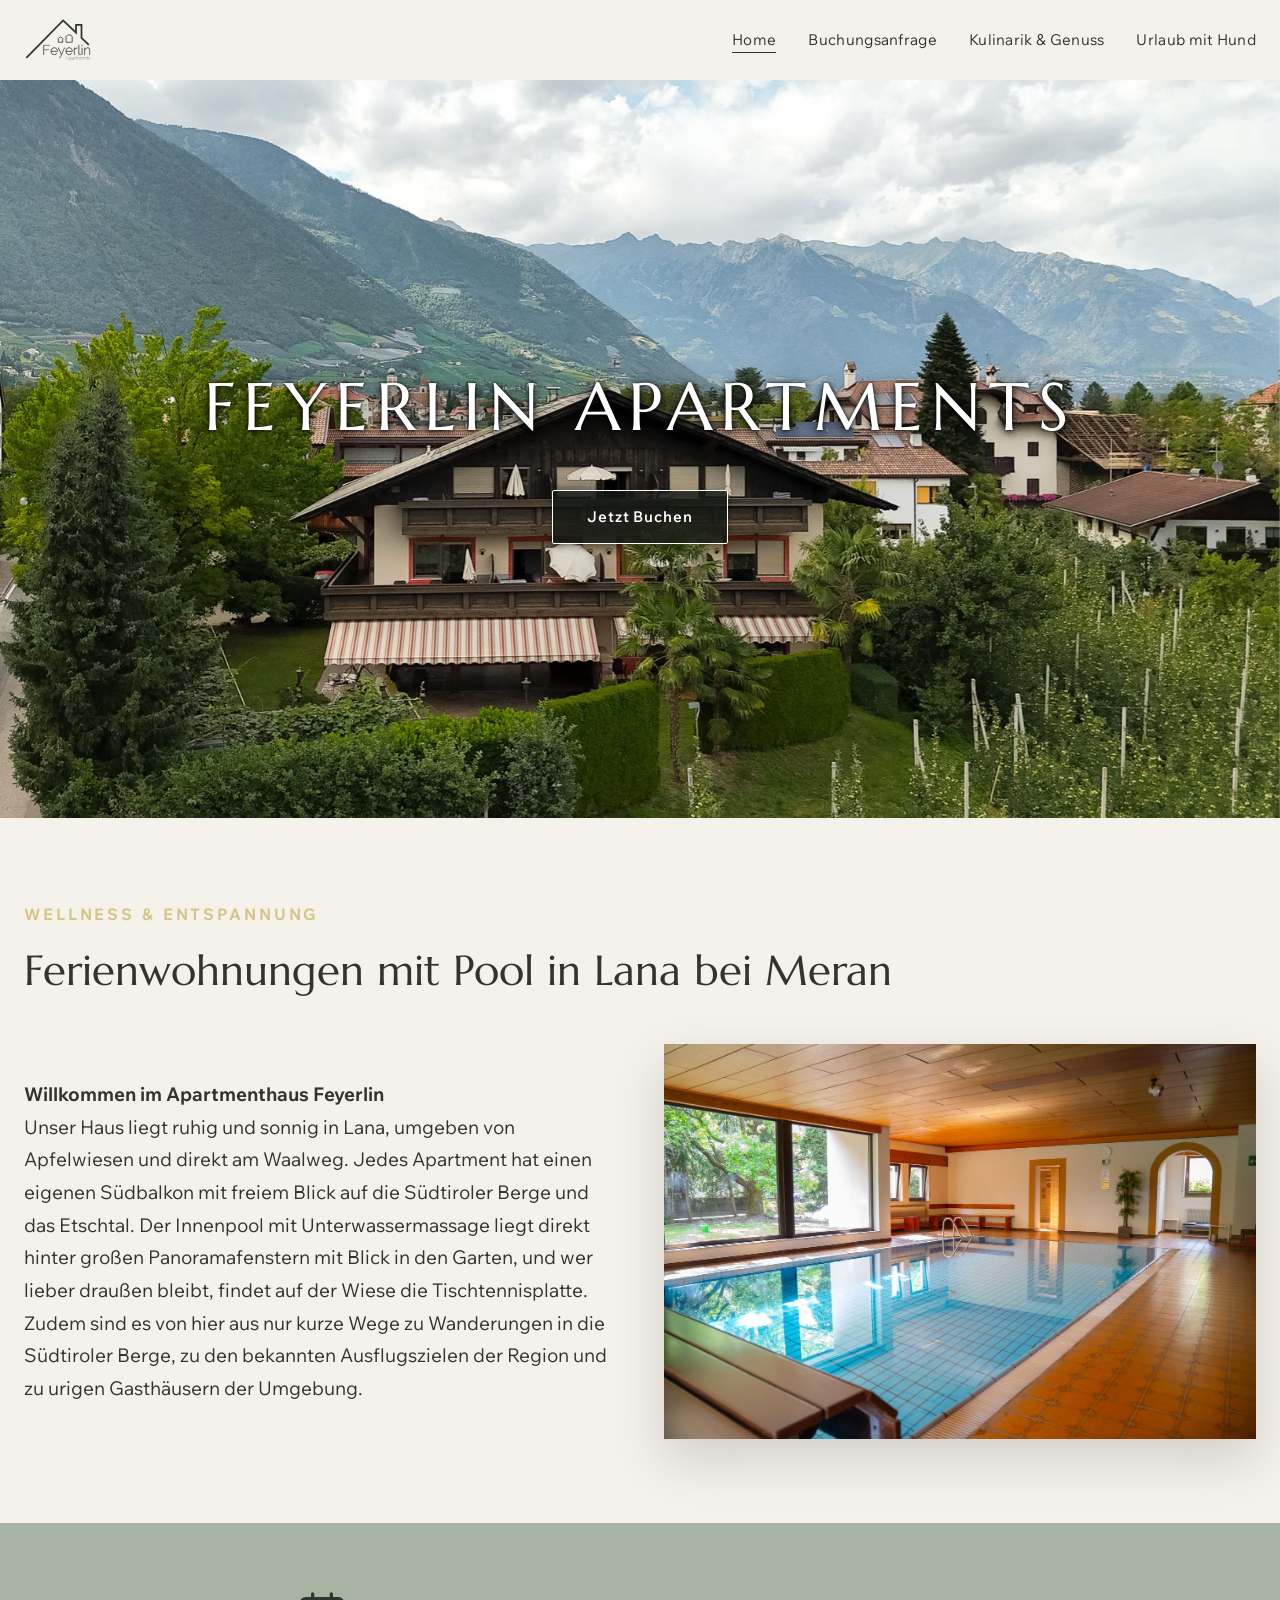
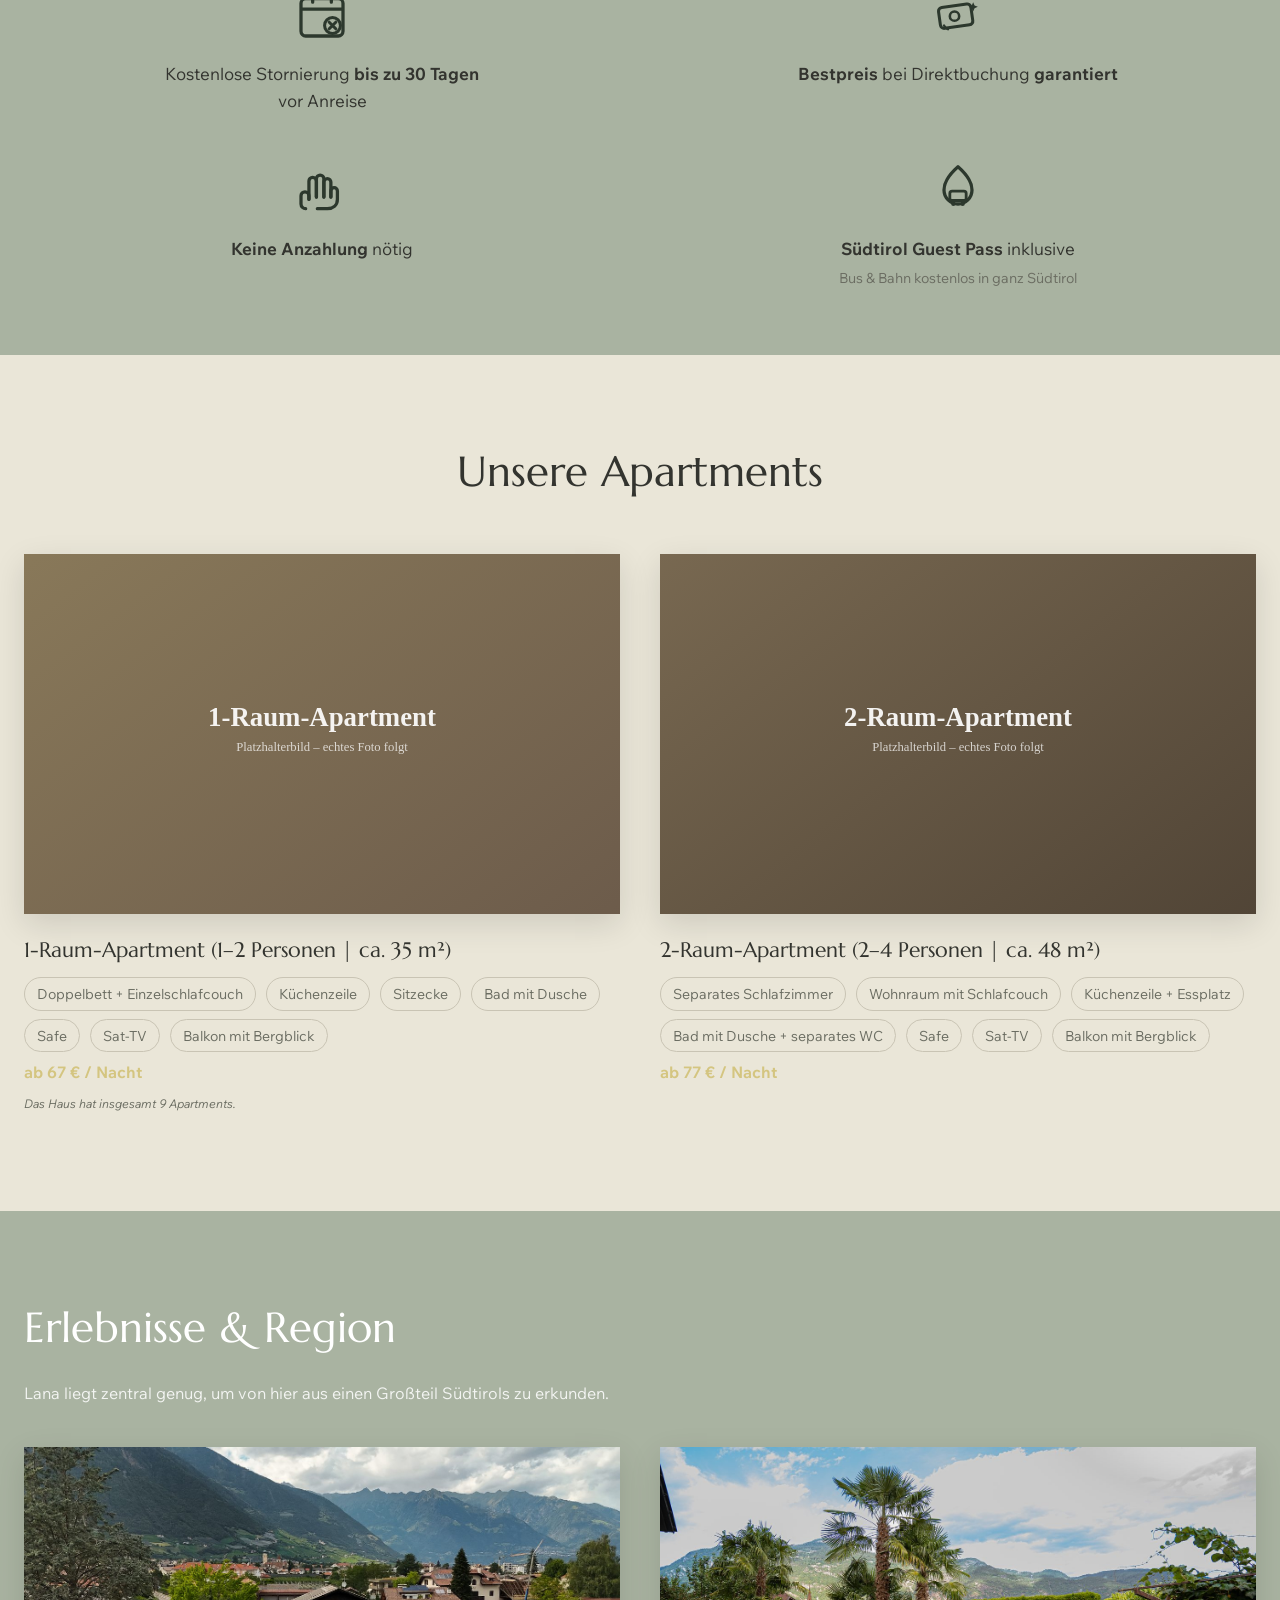
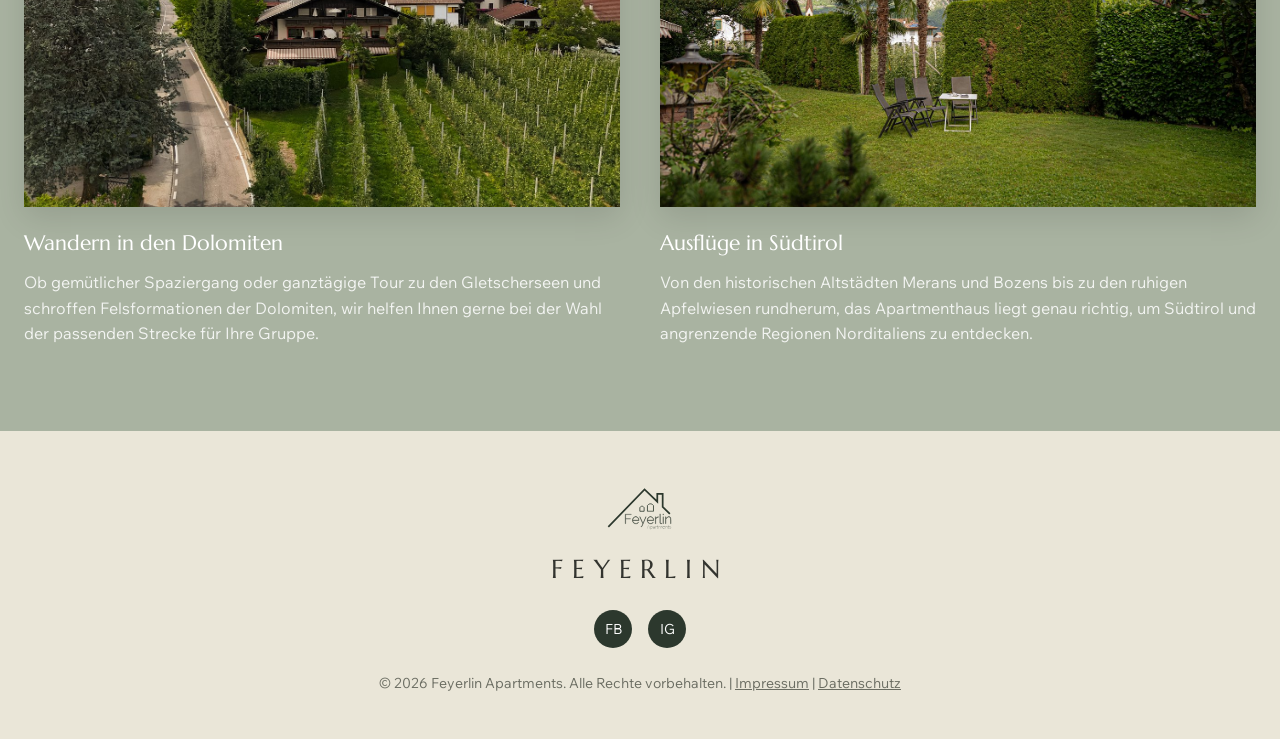
==== commit 0cce23a5: "Benefits-Icons naeher am Referenzbild nachzeichnen Geld-Icon als Banknote mit Muenze/Sparkle statt W" ====
--- a/index.html
+++ b/index.html
@@ -64,11 +64,11 @@
 <p>Kostenlose Stornierung <strong>bis zu 30 Tagen</strong> vor Anreise</p>
 </li>
 <li>
-<span class="benefit-icon" aria-hidden="true"><svg viewBox="0 0 24 24" fill="none" xmlns="http://www.w3.org/2000/svg"><rect x="2.5" y="7" width="14" height="10" rx="1.5" stroke="currentColor" stroke-width="1.3"/><circle cx="9.5" cy="12" r="2.4" stroke="currentColor" stroke-width="1.3"/><path d="M14 15.5c2.4 1 5.5 1.3 7.3-.4 1.9-1.8 1-5.8-1.5-7.4-2.1-1.3-5-1.1-6.8.4" stroke="currentColor" stroke-width="1.3" stroke-linecap="round"/></svg></span>
-<p><strong>Bestpreis</strong> bei Direktbuchung garantiert</p>
+<span class="benefit-icon" aria-hidden="true"><svg viewBox="0 0 24 24" fill="none" xmlns="http://www.w3.org/2000/svg"><rect x="4" y="8" width="14" height="9" rx="1.6" transform="rotate(-8 11 12.5)" stroke="currentColor" stroke-width="1.3"/><circle cx="10.5" cy="12.5" r="2" stroke="currentColor" stroke-width="1.1"/><path d="M18.5 6.5l.6 1.4 1.4.6-1.4.6-.6 1.4-.6-1.4-1.4-.6 1.4-.6.6-1.4Z" fill="currentColor"/><path d="M6 16.5c.5.9 1 1.3 1.7 1.6" stroke="currentColor" stroke-width="1" stroke-linecap="round"/></svg></span>
+<p><strong>Bestpreis</strong> bei Direktbuchung <strong>garantiert</strong></p>
 </li>
 <li>
-<span class="benefit-icon" aria-hidden="true"><svg viewBox="0 0 24 24" fill="none" xmlns="http://www.w3.org/2000/svg"><path d="M3 15c2-3.5 4.8-5 8-3l7 2.3c1 .3 1 1.7 0 2-.6.2-1.3.1-1.9-.1L11 14.3" stroke="currentColor" stroke-width="1.4" stroke-linecap="round" stroke-linejoin="round"/><circle cx="15.5" cy="7" r="3.2" stroke="currentColor" stroke-width="1.3"/></svg></span>
+<span class="benefit-icon" aria-hidden="true"><svg viewBox="0 0 24 24" fill="none" xmlns="http://www.w3.org/2000/svg"><path d="M5 20c-1 0-2-.8-2-2v-3.5a1.7 1.7 0 0 1 3.4 0V16" stroke="currentColor" stroke-width="1.4" stroke-linecap="round" stroke-linejoin="round"/><path d="M6.4 16V8.2a1.6 1.6 0 0 1 3.2 0V15" stroke="currentColor" stroke-width="1.4" stroke-linecap="round" stroke-linejoin="round"/><path d="M9.6 15V7.2a1.6 1.6 0 0 1 3.2 0V15" stroke="currentColor" stroke-width="1.4" stroke-linecap="round" stroke-linejoin="round"/><path d="M12.8 15V8.6a1.5 1.5 0 0 1 3 0V15" stroke="currentColor" stroke-width="1.4" stroke-linecap="round" stroke-linejoin="round"/><path d="M15.8 15v-2.6a1.4 1.4 0 0 1 2.8 0V16c0 2.6-1.9 4-4.3 4H10" stroke="currentColor" stroke-width="1.4" stroke-linecap="round" stroke-linejoin="round"/></svg></span>
 <p><strong>Keine Anzahlung</strong> nötig</p>
 </li>
 <li>
--- a/css/style.css
+++ b/css/style.css
@@ -385,13 +385,14 @@
 width: 100%;
 height: 100%;
 object-fit: cover;
+object-position: center 15%;
 z-index: 0;
 }
 .page-hero::after {
 content: "";
 position: absolute;
 inset: 0;
-background: linear-gradient(180deg, rgba(20,26,20,0.35), rgba(20,26,20,0.78));
+background: linear-gradient(180deg, rgba(20,26,20,0.55), rgba(20,26,20,0.8));
 z-index: 1;
 }
 .page-hero .container { position: relative; z-index: 2; }
